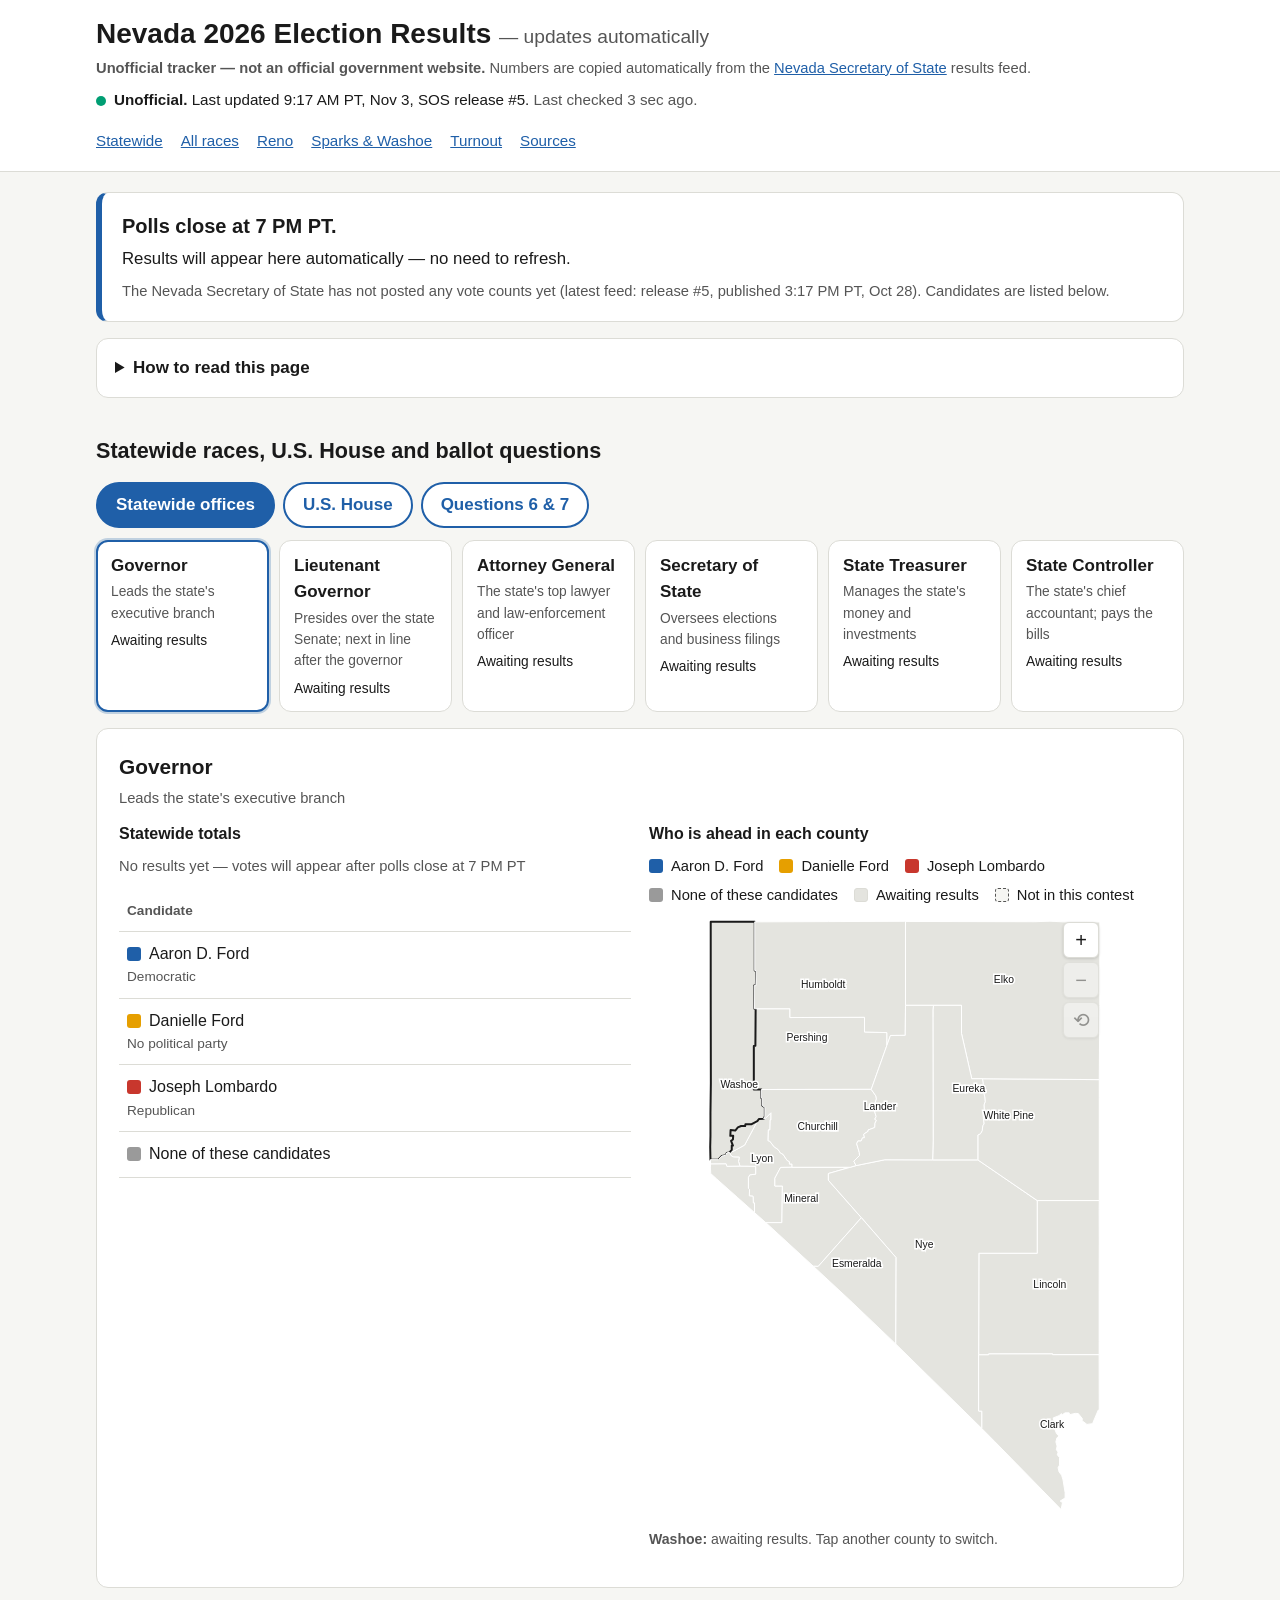
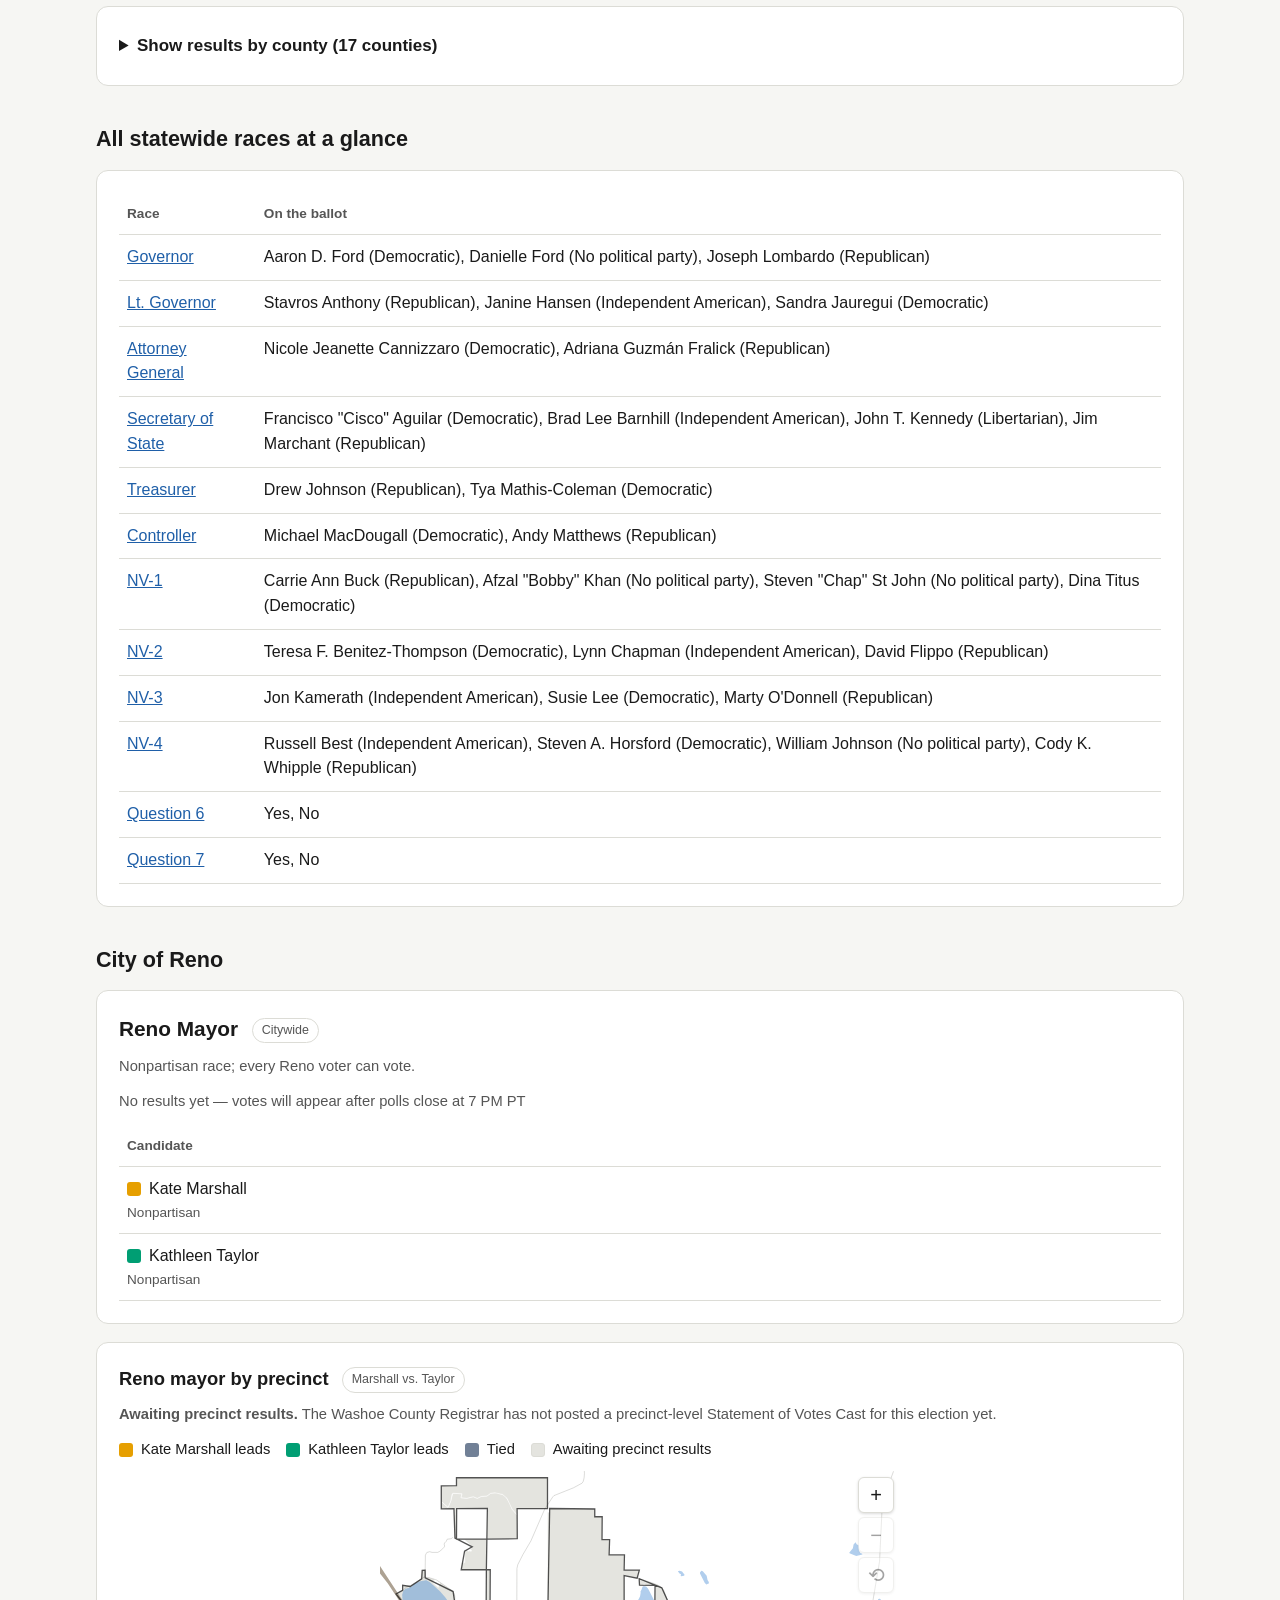
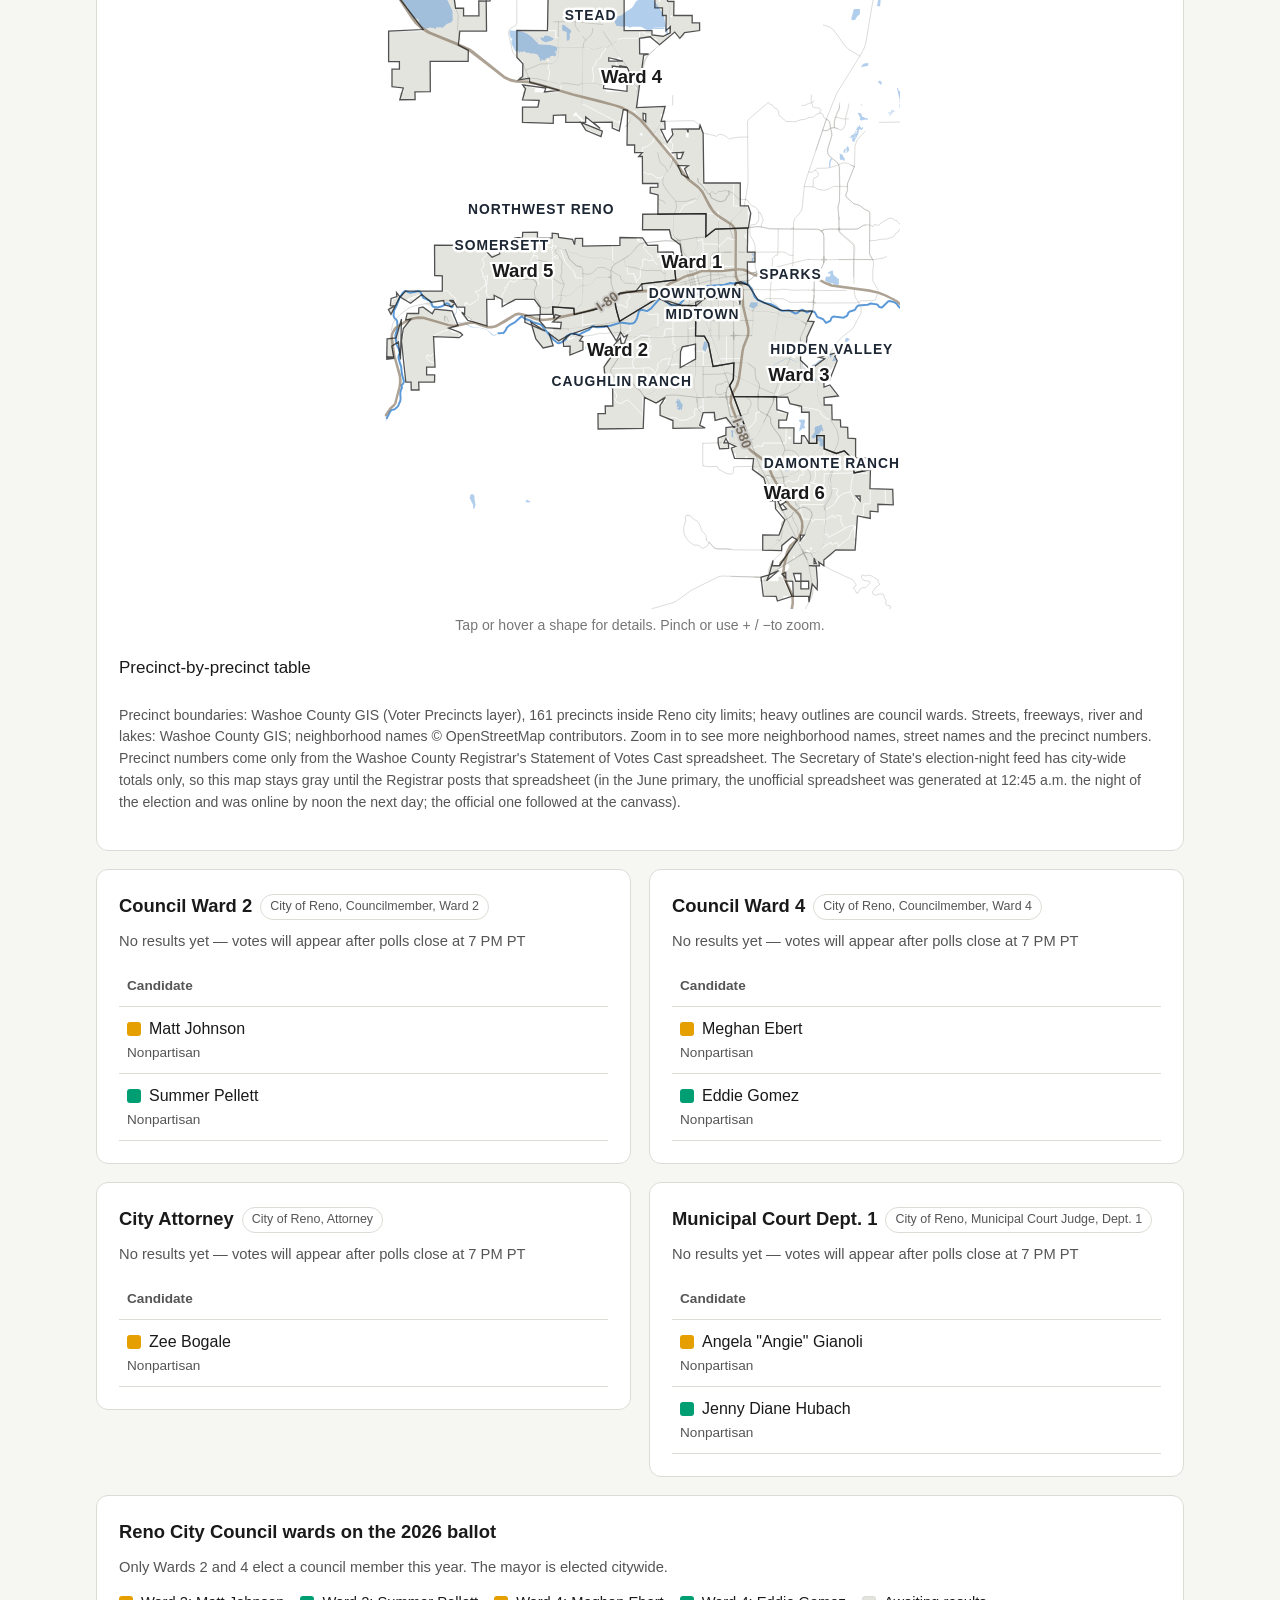
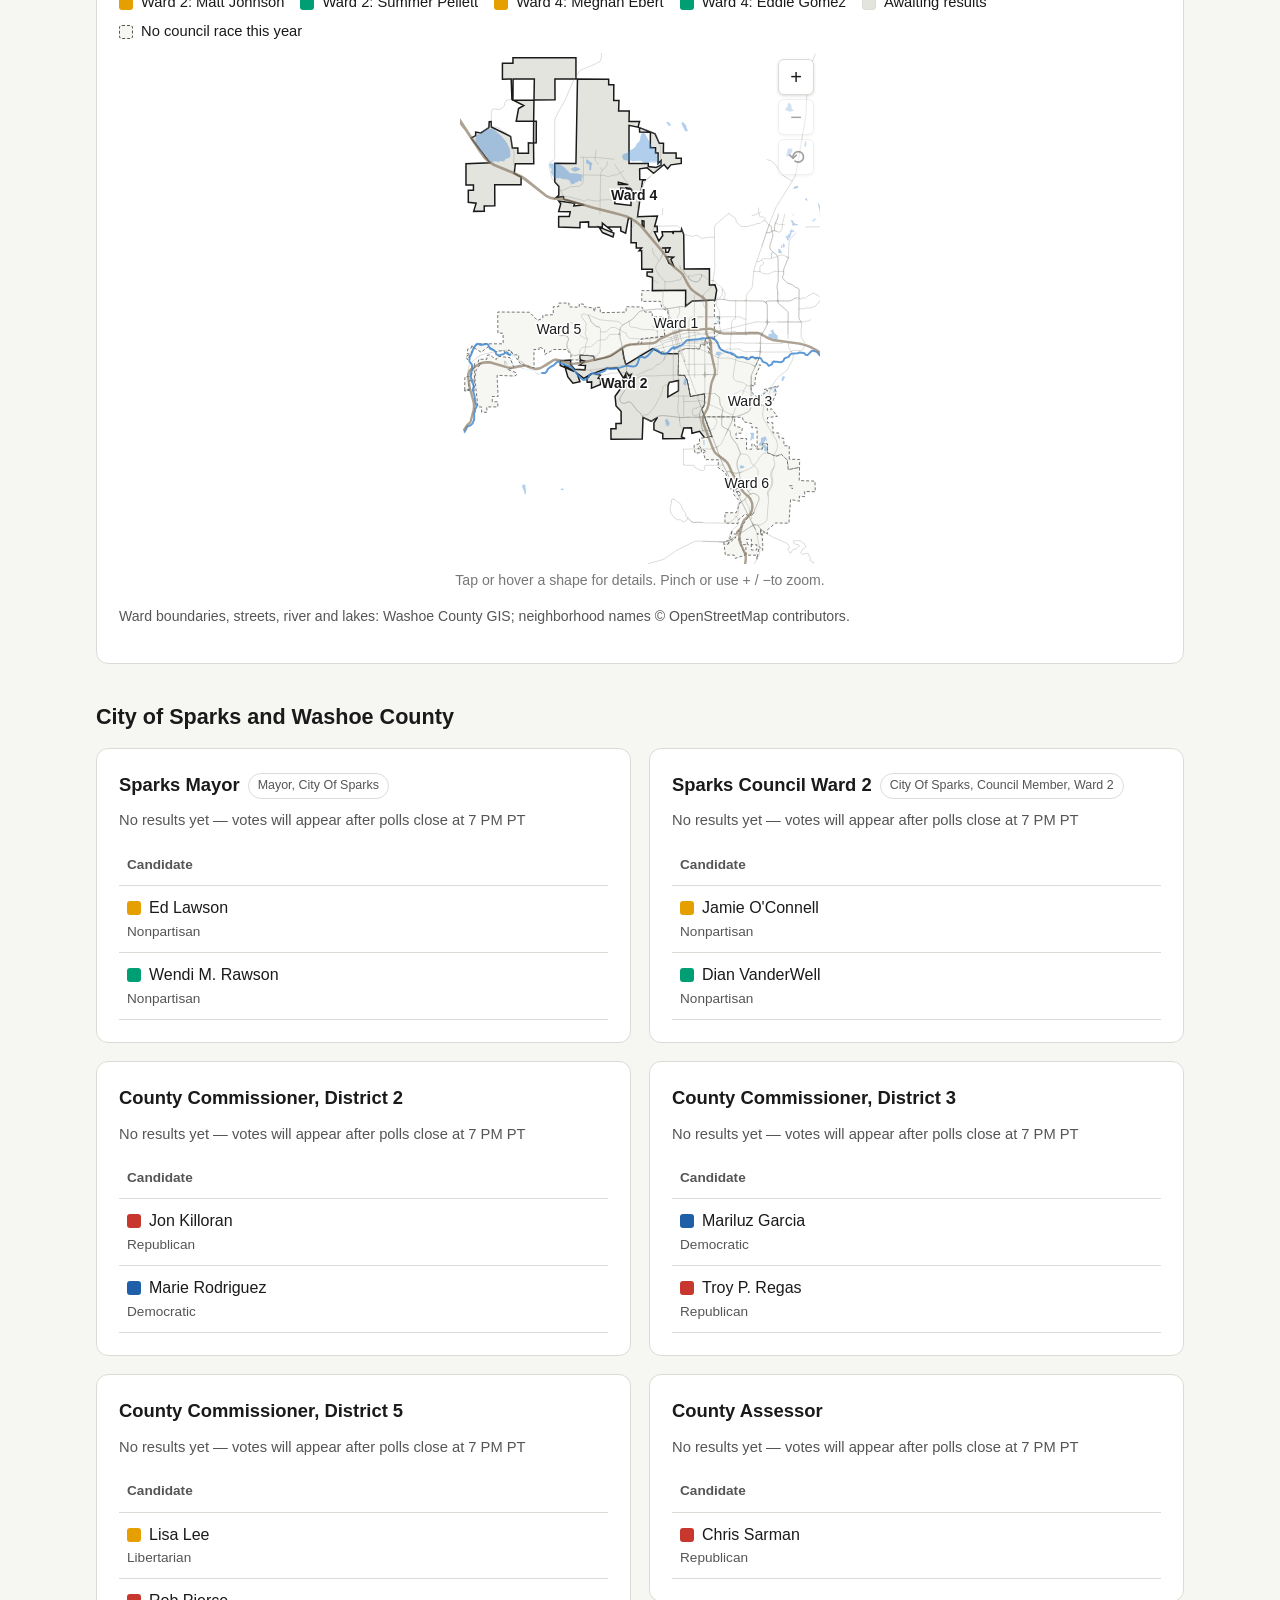
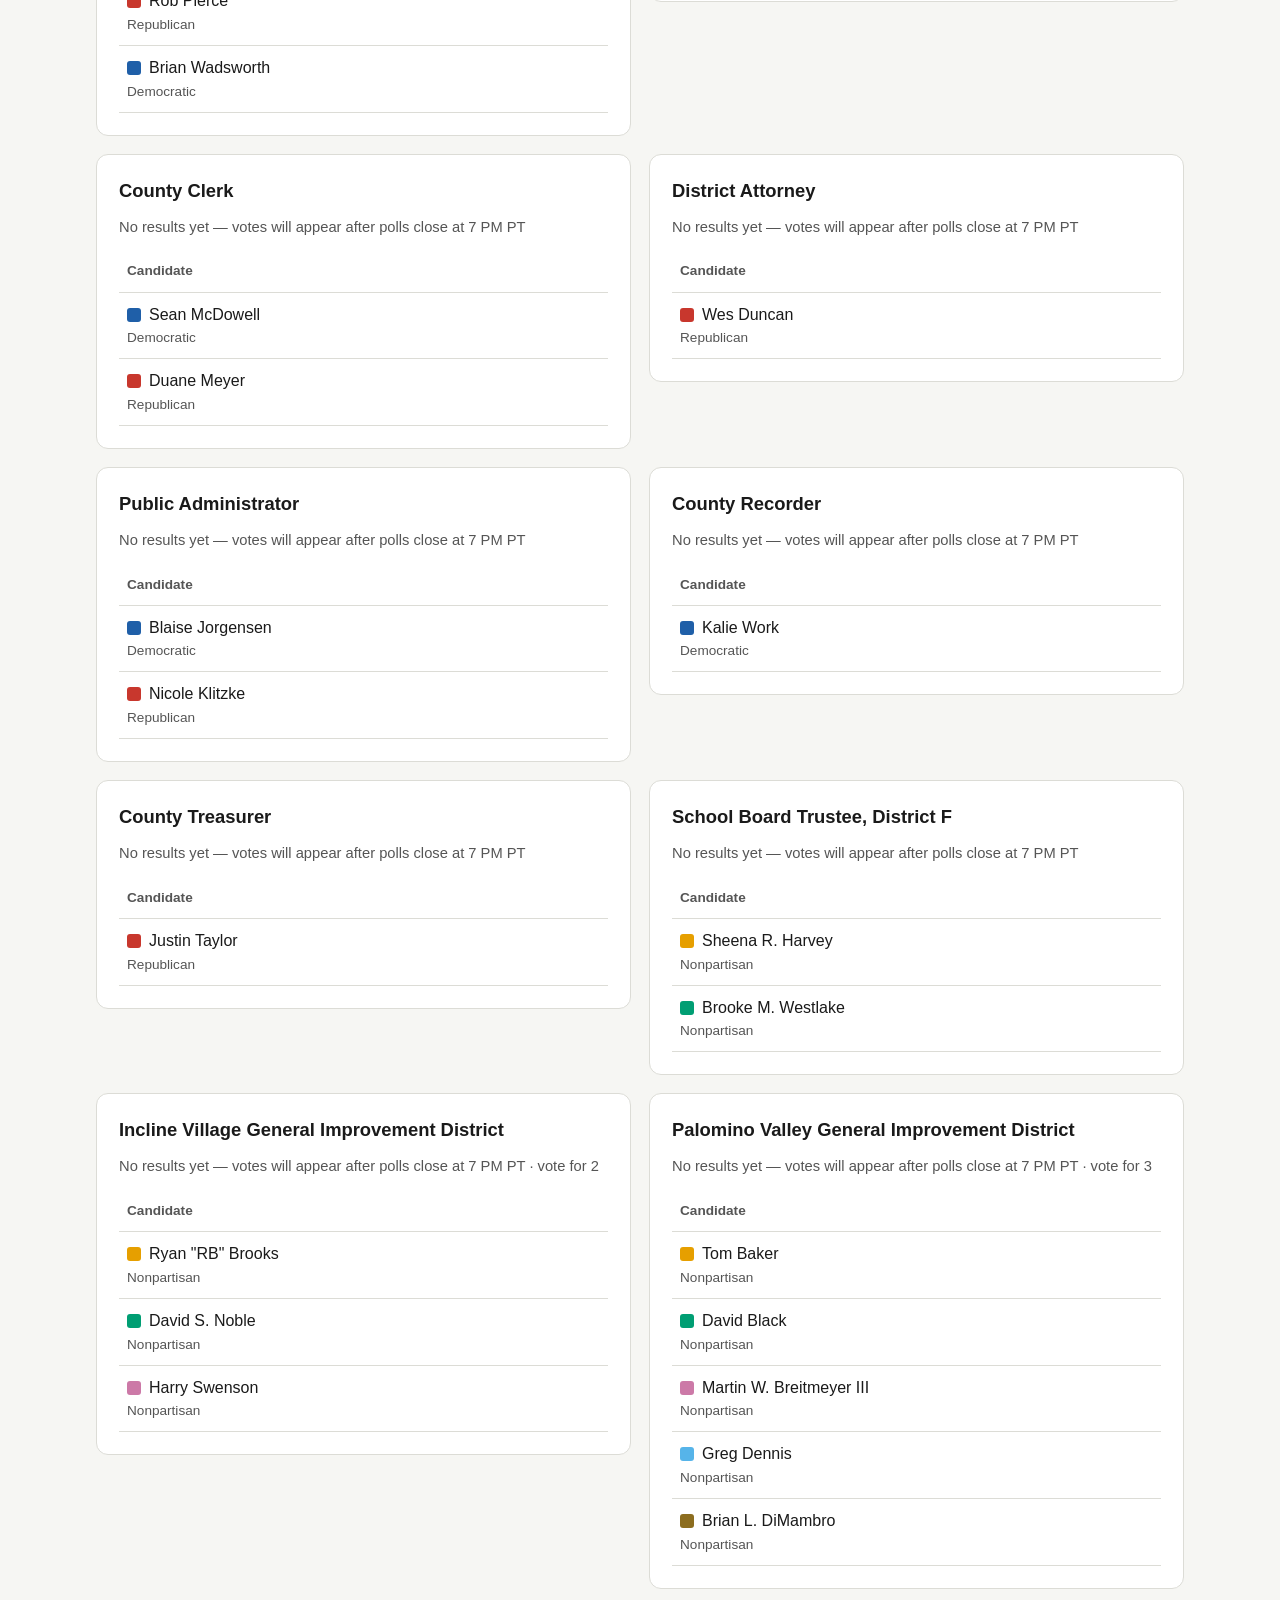
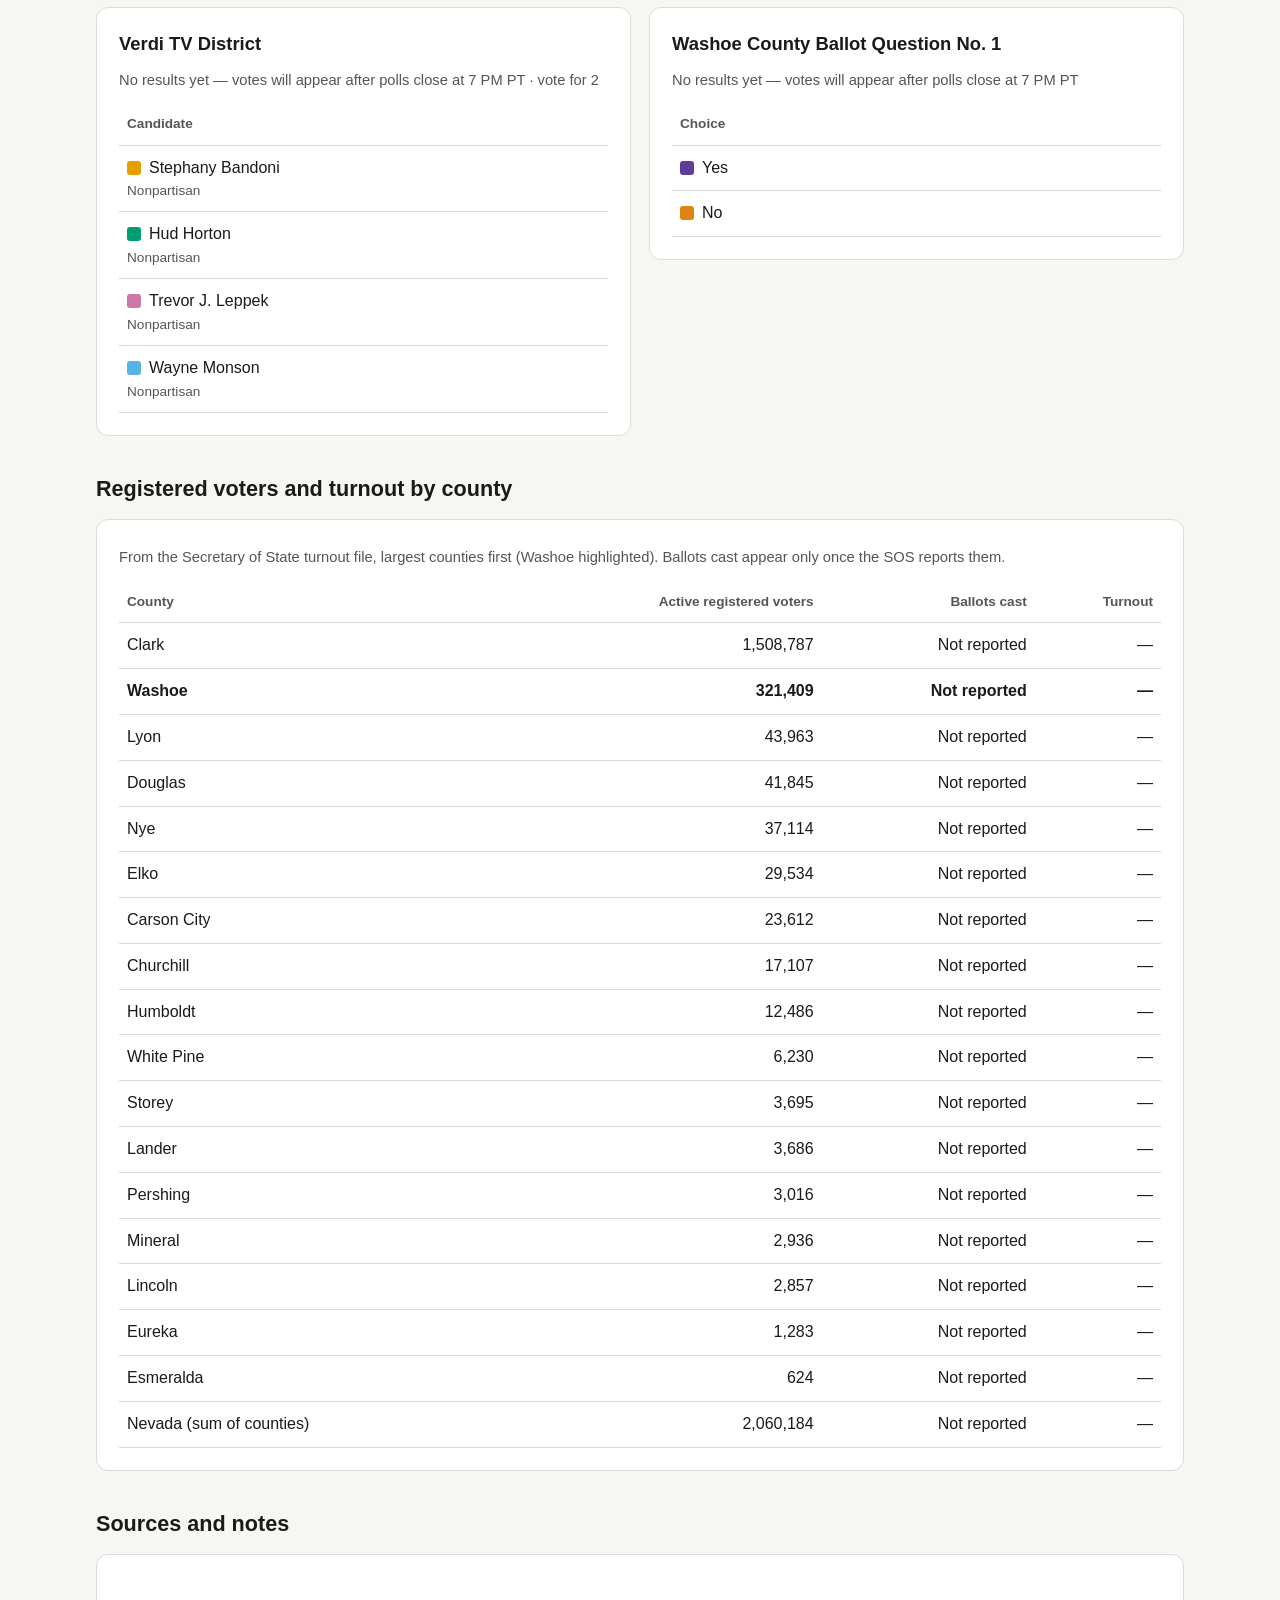
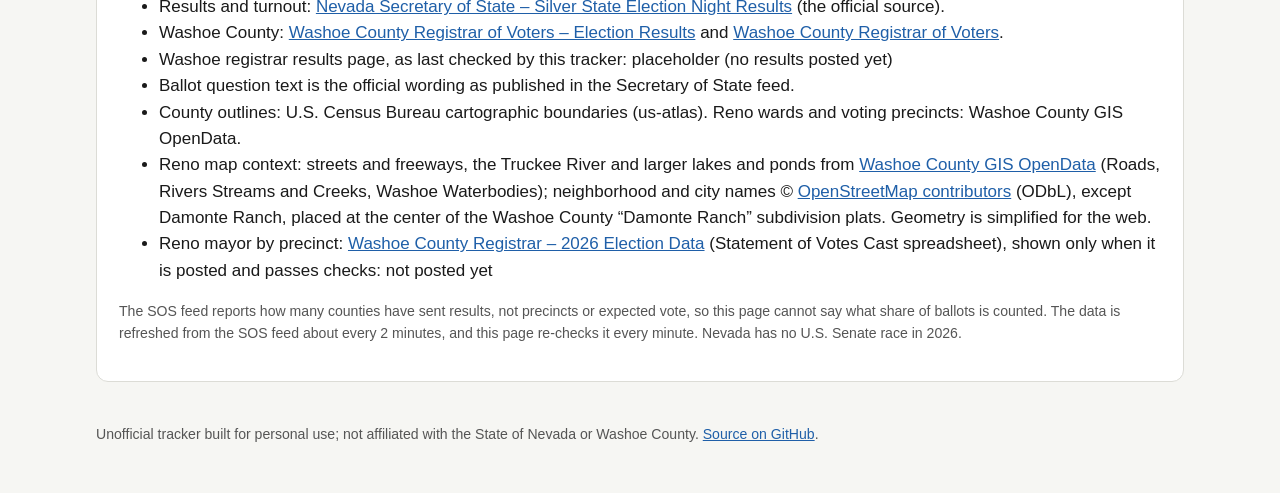
==== index.html @ b51bc122 "Reno maps: declutter — remove parks and creeks, keep only larger lakes, clearer neighborhood labels " ====
<!doctype html>
<html lang="en">
<head>
<meta charset="utf-8">
<meta name="viewport" content="width=device-width, initial-scale=1">
<title>Nevada 2026 Election Results — updates automatically (unofficial)</title>
<meta name="description" content="Unofficial, independent tracker of Nevada's Nov 3, 2026 general election results, mirrored from the Nevada Secretary of State results feed. Updates automatically. Not an official government site.">
<meta name="color-scheme" content="light dark">
<link rel="stylesheet" href="style.css?v=declutter1">
<link rel="icon" href="data:image/svg+xml,%3Csvg xmlns=%22http://www.w3.org/2000/svg%22 viewBox=%220 0 16 16%22%3E%3Crect width=%2216%22 height=%2216%22 rx=%223%22 fill=%22%231f5fa8%22/%3E%3C/svg%3E">
</head>
<body>
<a class="skip" href="#statewide">Skip to results</a>
<header class="top">
  <div class="wrap">
    <h1>Nevada 2026 Election Results <span class="h1sub">— updates automatically</span></h1>
    <p class="disclaimer"><strong>Unofficial tracker — not an official government website.</strong> Numbers are copied automatically from the
      <a href="https://silverstateelection.nv.gov/" rel="noopener">Nevada Secretary of State</a> results feed.</p>
    <p id="status" class="status" role="status" aria-live="polite">Loading results…</p>
    <nav class="toc" aria-label="Jump to section">
      <a href="#statewide">Statewide</a><a href="#glance">All races</a><a href="#reno">Reno</a><a href="#local">Sparks &amp; Washoe</a><a href="#turnout">Turnout</a><a href="#sources">Sources</a>
    </nav>
  </div>
</header>
<main class="wrap">
  <div id="banner" aria-live="polite"></div>

  <details class="howto">
    <summary>How to read this page</summary>
    <ul>
      <li><strong>Pick a race</strong> below. Statewide offices are first, then U.S. House, then Ballot Questions 6 and 7.</li>
      <li><strong>Bars and percentages</strong> show each choice's share of the votes counted so far. The leader is shown in bold.</li>
      <li><strong>The map</strong> colors each county by who is ahead there. A lighter shade means a closer margin; gray means no results yet. Tap or click a county for its numbers. To zoom any map, use its + / − buttons, pinch on a phone, or hold Ctrl (⌘ on a Mac) and scroll; drag to move around a zoomed map.</li>
      <li><strong>“Counties reporting”</strong> is how many counties have sent results to the Secretary of State. It does not mean all their ballots are counted — Nevada keeps counting mail ballots for days.</li>
      <li>This page checks for new numbers every minute on its own, so you never need to refresh. All times are Pacific Time (PT).</li>
      <li>Everything here is <strong>unofficial</strong> until counties finish their canvass (Washoe: Nov 13, 2026) and the state certifies results. This page never estimates or projects winners.</li>
    </ul>
  </details>

  <section id="statewide" aria-labelledby="h-statewide">
    <h2 id="h-statewide">Statewide races, U.S. House and ballot questions</h2>
    <div class="groups" id="groupTabs" role="group" aria-label="Race category"></div>
    <div class="racecards" id="raceTabs" role="group" aria-label="Choose a race"></div>
    <div class="card detail">
      <div id="raceHead"></div>
      <div class="grid2">
        <div id="raceTotals"></div>
        <div class="mapcard">
          <h4>Who is ahead in each county</h4>
          <div id="legend" class="legend" aria-label="Map legend"></div>
          <div id="map"></div>
          <p class="note" id="mapNote"></p>
        </div>
      </div>
    </div>
    <details class="card" id="countyDetails">
      <summary><span id="countyHead">Results by county</span></summary>
      <div class="scroll" id="countyTable" tabindex="0"></div>
    </details>
  </section>

  <section id="glance" aria-labelledby="h-glance">
    <h2 id="h-glance">All statewide races at a glance</h2>
    <div class="card scroll" id="glanceTable" tabindex="0"></div>
  </section>

  <section id="reno" aria-labelledby="h-reno">
    <h2 id="h-reno">City of Reno</h2>
    <div id="renoMayor" class="card feature"></div>
    <div class="card" id="precinctCard">
      <h3>Reno mayor by precinct <span class="pill">Marshall vs. Taylor</span></h3>
      <p class="meta" id="precinctStatus">Loading…</p>
      <div id="precinctLegend" class="legend" aria-label="Precinct map legend"></div>
      <div id="precinctMap"></div>
      <details id="precinctDetails"><summary>Precinct-by-precinct table</summary><div class="scroll" id="precinctTable" tabindex="0"></div></details>
      <p class="note">Precinct boundaries: Washoe County GIS (Voter Precincts layer), 161 precincts inside Reno city limits; heavy outlines are council wards. Streets, freeways, river and lakes: Washoe County GIS; neighborhood names © OpenStreetMap contributors. Zoom in to see more neighborhood names, street names and the precinct numbers. Precinct numbers come only from the Washoe County Registrar's Statement of Votes Cast spreadsheet. The Secretary of State's election-night feed has city-wide totals only, so this map stays gray until the Registrar posts that spreadsheet (in the June primary, the unofficial spreadsheet was generated at 12:45 a.m. the night of the election and was online by noon the next day; the official one followed at the canvass).</p>
    </div>
    <div class="grid2" id="renoOther"></div>
    <div class="card">
      <h3>Reno City Council wards on the 2026 ballot</h3>
      <p class="meta">Only Wards 2 and 4 elect a council member this year. The mayor is elected citywide.</p>
      <div id="wardLegend" class="legend" aria-label="Ward map legend"></div>
      <div id="wardMap"></div>
      <p class="note">Ward boundaries, streets, river and lakes: Washoe County GIS; neighborhood names © OpenStreetMap contributors.</p>
    </div>
  </section>

  <section id="local" aria-labelledby="h-local">
    <h2 id="h-local">City of Sparks and Washoe County</h2>
    <div class="grid2" id="localRaces"></div>
  </section>

  <section id="turnout" aria-labelledby="h-turnout">
    <h2 id="h-turnout">Registered voters and turnout by county</h2>
    <div class="card scroll" id="turnoutTable" tabindex="0"></div>
  </section>

  <section id="sources" aria-labelledby="h-sources">
    <h2 id="h-sources">Sources and notes</h2>
    <div class="card">
      <ul>
        <li>Results and turnout: <a href="https://silverstateelection.nv.gov/">Nevada Secretary of State – Silver State Election Night Results</a> (the official source).</li>
        <li>Washoe County: <a href="https://electionresults.washoecounty.gov/">Washoe County Registrar of Voters – Election Results</a> and <a href="https://www.washoecounty.gov/voters/">Washoe County Registrar of Voters</a>.</li>
        <li>Washoe registrar results page, as last checked by this tracker: <span id="washoeStatus">—</span></li>
        <li>Ballot question text is the official wording as published in the Secretary of State feed.</li>
        <li>County outlines: U.S. Census Bureau cartographic boundaries (us-atlas). Reno wards and voting precincts: Washoe County GIS OpenData.</li>
        <li>Reno map context: streets and freeways, the Truckee River and larger lakes and ponds from <a href="https://wcgisweb.washoecounty.us/arcgis/rest/services/OpenData/OpenData/FeatureServer">Washoe County GIS OpenData</a> (Roads, Rivers Streams and Creeks, Washoe Waterbodies); neighborhood and city names © <a href="https://www.openstreetmap.org/copyright">OpenStreetMap contributors</a> (ODbL), except Damonte Ranch, placed at the center of the Washoe County “Damonte Ranch” subdivision plats. Geometry is simplified for the web.</li>
        <li>Reno mayor by precinct: <a href="https://www.washoecounty.gov/voters/results/2026data.php">Washoe County Registrar – 2026 Election Data</a> (Statement of Votes Cast spreadsheet), shown only when it is posted and passes checks: <span id="precinctSrc">—</span></li>
      </ul>
      <p class="note">The SOS feed reports how many counties have sent results, not precincts or expected vote, so this page cannot say what share of ballots is counted.
        The data is refreshed from the SOS feed about every 2 minutes, and this page re-checks it every minute. Nevada has no U.S. Senate race in 2026.</p>
    </div>
  </section>
</main>
<footer class="wrap foot">Unofficial tracker built for personal use; not affiliated with the State of Nevada or Washoe County. <a href="https://github.com/danieltheprompter/nv-election-2026">Source on GitHub</a>.</footer>
<script src="zoom.js?v=declutter1"></script>
<script src="app.js?v=declutter1"></script>
</body>
</html>
---- style.css ----
/* Mobile-first. Colors: Okabe-Ito / PuOr based, chosen to stay distinguishable with common color-vision deficiencies. */
:root{--road:#8b8b86;--fw:#8a7b66;--water:#3d86d1;--nb:#1d2633;--halo:#fff;--bg:#f6f6f3;--card:#fff;--ink:#1a1a1a;--mut:#555;--line:#dcdcd6;--acc:#1f5fa8;--acc-ink:#fff;--nores:#e4e4df;--focus:#b35c00;--warn:#8a5a00}
@media (prefers-color-scheme:dark){:root{--road:#8e8e96;--fw:#b0a38c;--water:#5ea6ee;--nb:#f4f6fa;--halo:#121214;--bg:#121214;--card:#1d1d20;--ink:#f0f0f0;--mut:#b8b8b8;--line:#3a3a40;--acc:#8ab8f0;--acc-ink:#0b1a2b;--nores:#34343a;--focus:#ffb454;--warn:#f0c060}}
*{box-sizing:border-box}
html{-webkit-text-size-adjust:100%}
body{margin:0;font:17px/1.55 -apple-system,BlinkMacSystemFont,"Segoe UI",Roboto,Helvetica,Arial,sans-serif;background:var(--bg);color:var(--ink)}
a{color:var(--acc)}
:focus-visible{outline:3px solid var(--focus);outline-offset:2px}
.skip{position:absolute;left:-999px;top:0;background:var(--card);padding:8px 12px;z-index:10}
.skip:focus{left:8px}
.wrap{max-width:1120px;margin:0 auto;padding:0 16px}
.top{background:var(--card);border-bottom:1px solid var(--line);padding:16px 0 8px}
h1{font-size:1.5rem;line-height:1.25;margin:0 0 6px}
.h1sub{font-weight:500;color:var(--mut);font-size:1.05rem;display:block}
h2{font-size:1.35rem;margin:36px 0 14px}
h3{font-size:1.15rem;margin:0 0 10px}
h4{font-size:1rem;margin:0 0 8px}
.disclaimer{margin:0 0 8px;font-size:.92rem;color:var(--mut)}
.status{margin:0 0 8px;font-size:.95rem}
.status .dot{display:inline-block;width:10px;height:10px;border-radius:50%;background:#888;margin-right:8px;vertical-align:middle}
.status.ok .dot{background:#009e73}.status.err .dot{background:#e69f00}
.status .ago{color:var(--mut);white-space:nowrap}
.toc{display:flex;gap:6px 18px;overflow-x:auto;font-size:.95rem;padding:4px 0;white-space:nowrap}
.toc a{padding:6px 0}
.banner{border-radius:12px;padding:18px 20px;margin:20px 0 0;border:1px solid var(--line);background:var(--card);font-size:1.05rem}
.banner .big{display:block;font-size:1.25rem;font-weight:700;margin-bottom:4px}
.banner.pre{border-left:6px solid var(--acc)}
.banner.live{border-left:6px solid #e69f00}
.progress{height:10px;background:var(--nores);border-radius:5px;overflow:hidden;margin:10px 0 4px;max-width:420px}
.progress>i{display:block;height:100%;background:var(--acc)}
.howto{margin:16px 0 0;background:var(--card);border:1px solid var(--line);border-radius:12px;padding:12px 18px}
.howto summary,details.card summary{cursor:pointer;font-weight:600;padding:4px 0}
.howto ul{margin:8px 0 4px;padding-left:20px}.howto li{margin:6px 0}
.card{background:var(--card);border:1px solid var(--line);border-radius:12px;padding:18px;margin:0 0 18px}
.grid2{display:grid;grid-template-columns:1fr;gap:18px;align-items:start}
.grid2>.card{margin:0}
#renoOther,#localRaces{margin-bottom:18px}
.groups{display:flex;flex-wrap:wrap;gap:8px;margin:0 0 12px}
.groups button{font:inherit;font-weight:600;border:2px solid var(--acc);background:var(--card);color:var(--acc);border-radius:999px;padding:8px 18px;min-height:44px;cursor:pointer}
.groups button[aria-pressed=true]{background:var(--acc);color:var(--acc-ink)}
.racecards{display:grid;grid-template-columns:repeat(auto-fill,minmax(160px,1fr));gap:10px;margin:0 0 16px}
.racecards button{font:inherit;text-align:left;border:1px solid var(--line);background:var(--card);color:var(--ink);border-radius:12px;padding:12px 14px;cursor:pointer;min-height:44px}
.racecards button[aria-pressed=true]{border:2px solid var(--acc);padding:11px 13px;box-shadow:0 0 0 2px color-mix(in srgb,var(--acc) 25%,transparent)}
.racecards .t{display:block;font-weight:700}
.racecards .d{display:block;font-size:.86rem;color:var(--mut);margin-top:2px}
.racecards .s{display:block;font-size:.86rem;margin-top:6px}
.detail h3{font-size:1.3rem;margin-bottom:4px}
table{border-collapse:collapse;width:100%;font-size:1rem}
th,td{text-align:left;padding:10px 8px;border-bottom:1px solid var(--line);vertical-align:top}
th{font-weight:600;color:var(--mut);font-size:.85rem}
td.num,th.num{text-align:right;font-variant-numeric:tabular-nums;white-space:nowrap}
tr.lead td{font-weight:700}
.party{display:block;font-size:.85rem;color:var(--mut);font-weight:400}
.scroll{overflow-x:auto}
.sw{display:inline-block;width:14px;height:14px;border-radius:3px;margin-right:8px;vertical-align:-2px;flex:none}
.bar{height:10px;background:var(--nores);border-radius:5px;margin-top:6px;overflow:hidden}
.bar>i{display:block;height:100%}
.meta{font-size:.92rem;color:var(--mut);margin:4px 0 12px}
.q{font-size:.95rem;color:var(--mut);margin:0 0 12px}
.q summary{cursor:pointer;color:var(--acc)}
.note{font-size:.88rem;color:var(--mut)}
.legend{display:flex;flex-wrap:wrap;gap:6px 16px;font-size:.92rem;margin-bottom:10px}
.legend>span{display:inline-flex;align-items:center}
#map svg,#wardMap svg,#precinctMap svg{width:100%;height:auto;display:block;margin:0 auto}
.zwrap{position:relative;max-width:400px;margin:0 auto;border-radius:8px;overflow:hidden;touch-action:pan-x pan-y;outline-offset:2px}
.zwrap-wardMap{max-width:360px}.zwrap-precinctMap{max-width:520px}
.zwrap.zoomed{touch-action:none;cursor:grab;box-shadow:inset 0 0 0 1px var(--line)}
.zwrap.dragging{cursor:grabbing}
.zwrap.dragging path{cursor:grabbing}
.zwrap path{vector-effect:non-scaling-stroke}
.zwrap:focus-visible{outline:3px solid var(--acc)}
.zctl{position:absolute;top:6px;right:6px;display:flex;flex-direction:column;gap:4px;z-index:2}
.zctl button{width:36px;height:36px;padding:0;font-size:20px;line-height:1;border-radius:6px;border:1px solid var(--line);background:var(--card);color:var(--ink);cursor:pointer;box-shadow:0 1px 3px rgba(0,0,0,.15)}
.zctl button:disabled{opacity:.4;cursor:default}
.zctl button:focus-visible{outline:3px solid var(--acc);outline-offset:1px}
.zhint{position:absolute;left:50%;top:50%;transform:translate(-50%,-50%);background:rgba(20,20,20,.78);color:#fff;padding:8px 12px;border-radius:6px;font-size:.9rem;pointer-events:none;opacity:0;transition:opacity .2s;white-space:nowrap;z-index:3}
.zhint.on{opacity:1}
.zinfo{text-align:center;min-height:1.3em;margin:6px 0 0}
.zinfo:empty::before{content:"Tap or hover a shape for details. Pinch or use + / \2212 to zoom.";opacity:.8}
#precinctMap path.pc:hover{stroke:var(--ink);stroke-width:1.2}
#precinctDetails{margin-top:10px}#precinctDetails summary{cursor:pointer;min-height:44px;display:flex;align-items:center}
#map path{cursor:pointer}
#map path:hover,#map path.sel{stroke:var(--ink);stroke-width:2}
.maplabel{font-size:8px;fill:var(--ink);pointer-events:none;paint-order:stroke;stroke:var(--card);stroke-width:2.5px}
.feature h3{font-size:1.3rem}
.pill{display:inline-block;font-size:.78rem;padding:2px 9px;border-radius:999px;border:1px solid var(--line);color:var(--mut);margin-left:8px;vertical-align:middle;font-weight:500}
.foot{font-size:.88rem;color:var(--mut);padding:24px 16px 48px}
@media (min-width:761px){
  .top{position:sticky;top:0;z-index:5}
  section{scroll-margin-top:170px}
  h1{font-size:1.75rem}.h1sub{display:inline;font-size:1.2rem}
  .grid2{grid-template-columns:1fr 1fr}
  .card{padding:22px}
}
@media (prefers-reduced-motion:no-preference){.bar>i,.progress>i{transition:width .4s}}
.sr{position:absolute;width:1px;height:1px;overflow:hidden;clip:rect(0 0 0 0)}
.racecards button{display:flex;flex-direction:column;justify-content:flex-start}

/* map context layers (roads, water, place names) */
.ctx path{vector-effect:non-scaling-stroke;stroke-linejoin:round;stroke-linecap:round}
.ctx .cwater{fill:var(--water);fill-opacity:.4;stroke:none}
.ctx .criver{stroke:var(--water);stroke-opacity:.8;stroke-width:2px}
.ctx .cart{stroke:var(--road);stroke-opacity:.38;stroke-width:.8px}
.ctx .cfw{stroke:var(--fw);stroke-opacity:.7;stroke-width:2.2px}
.ctxl{pointer-events:none;paint-order:stroke;stroke:var(--card);stroke-width:2.2px;stroke-linejoin:round;stroke-opacity:.85}
.ctxl.plab{fill:var(--nb);font-weight:700;letter-spacing:.07em;text-transform:uppercase;stroke:var(--halo);stroke-width:3px;stroke-opacity:.95}
.ctxl.rlab{fill:var(--mut);font-weight:500;fill-opacity:.9}
.ctxl.rlab.fw{fill:var(--fw);font-weight:700;filter:brightness(.8)}
.ctxl.pnum{fill:var(--ink);fill-opacity:.75;font-variant-numeric:tabular-nums;stroke-width:1.8px;stroke-opacity:.7}
@media (prefers-color-scheme:dark){.ctxl.rlab.fw{filter:none}}
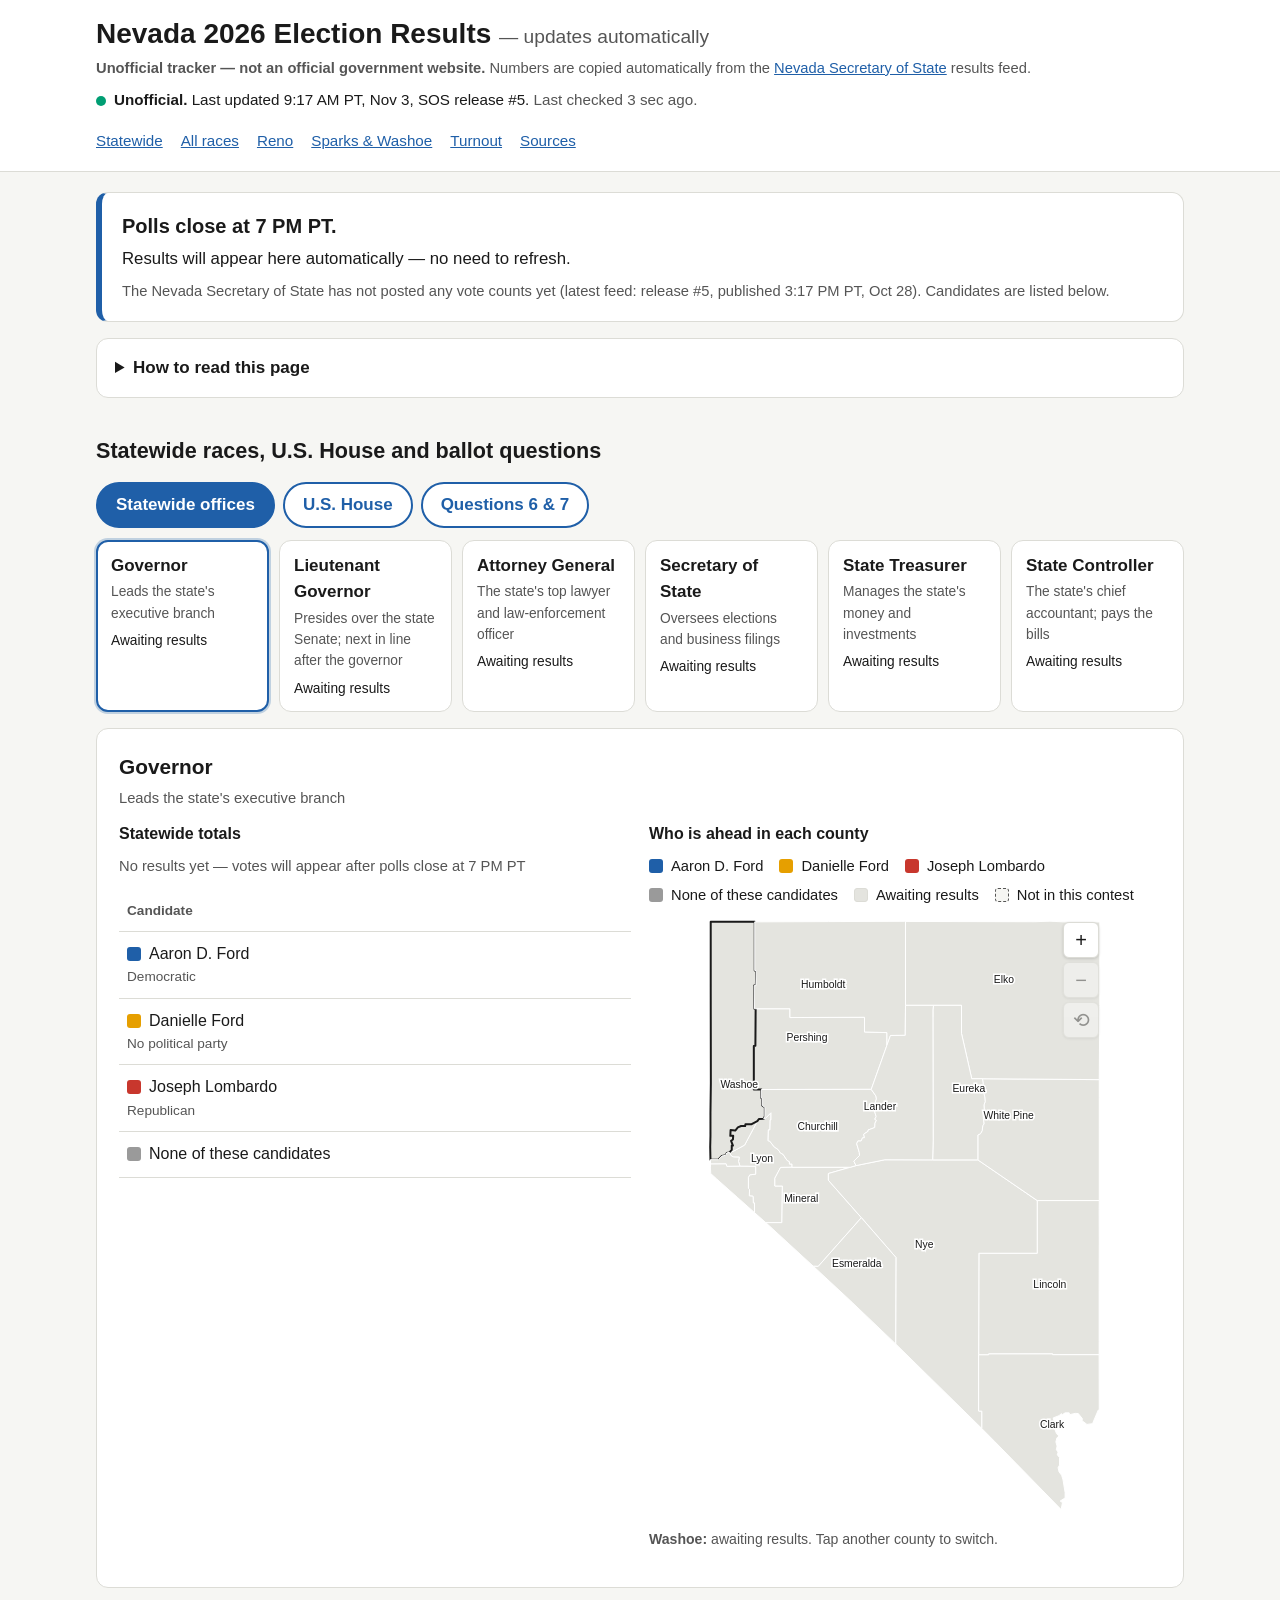
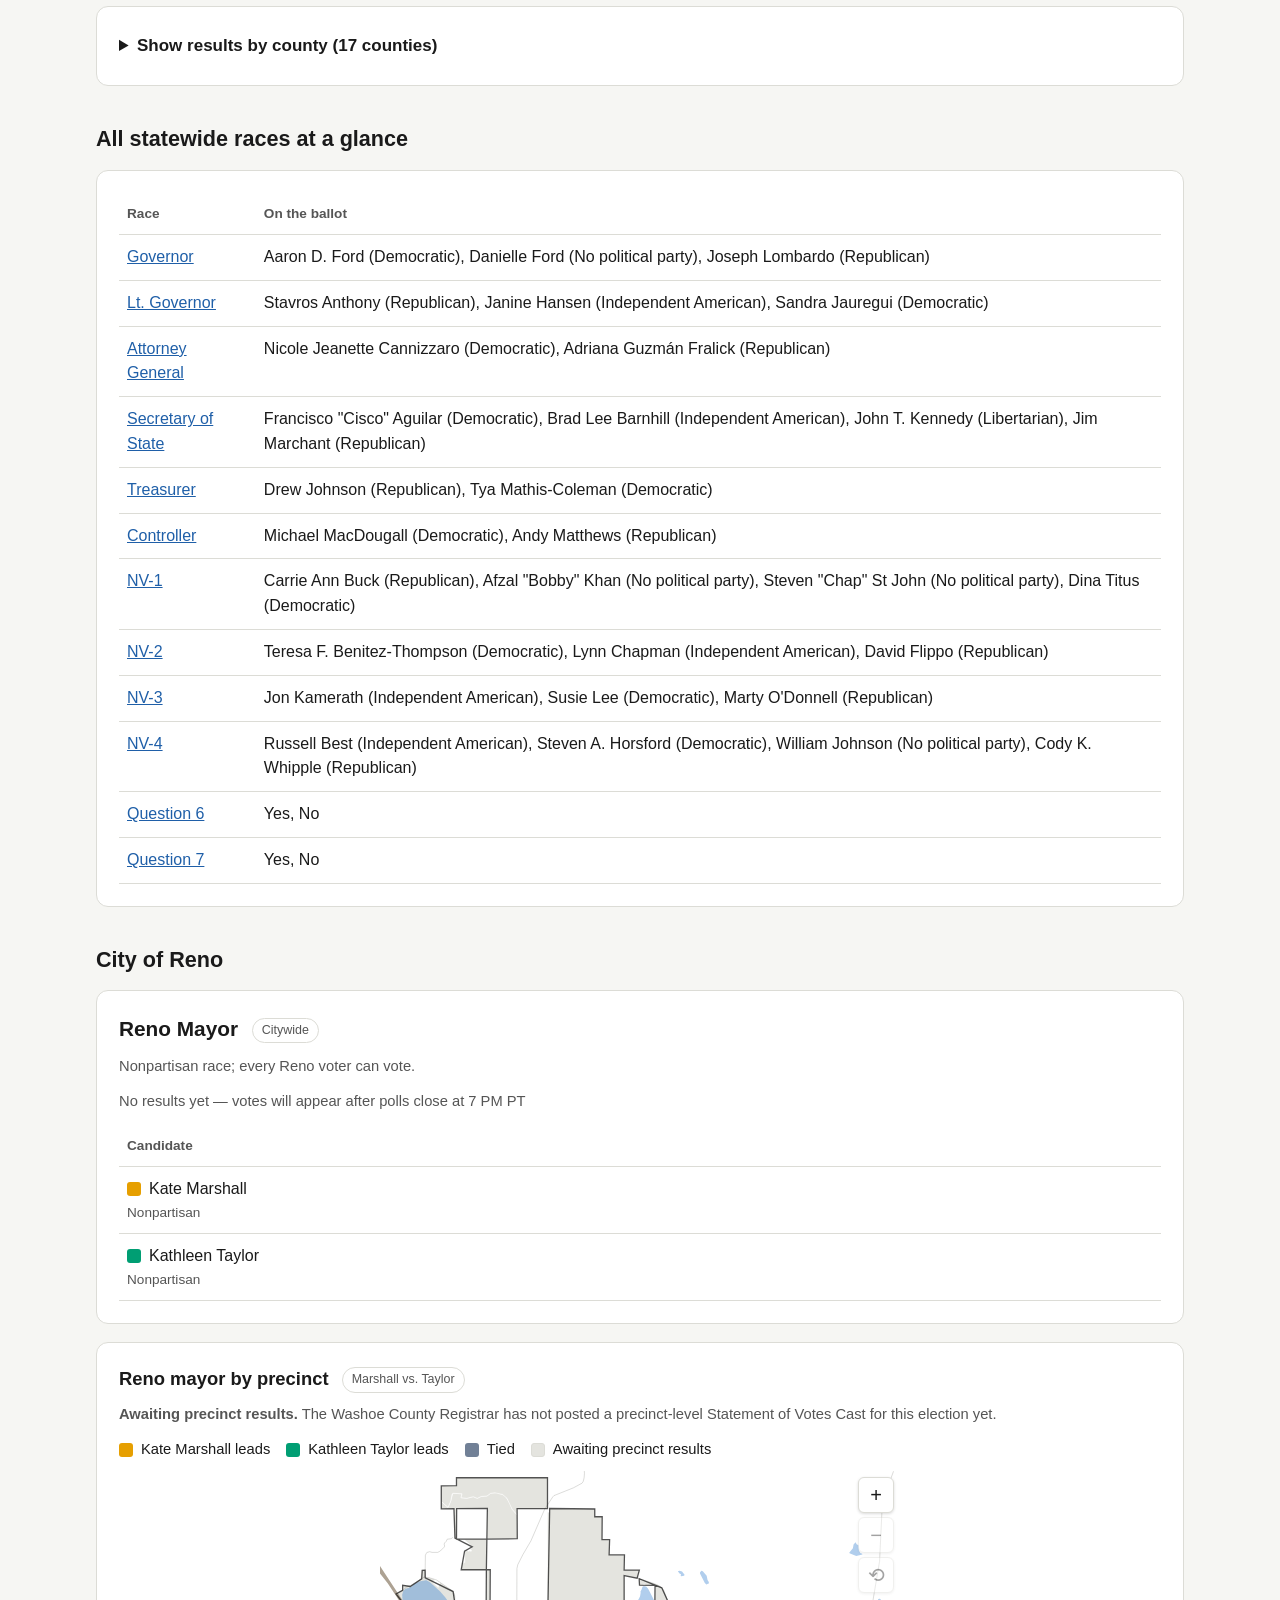
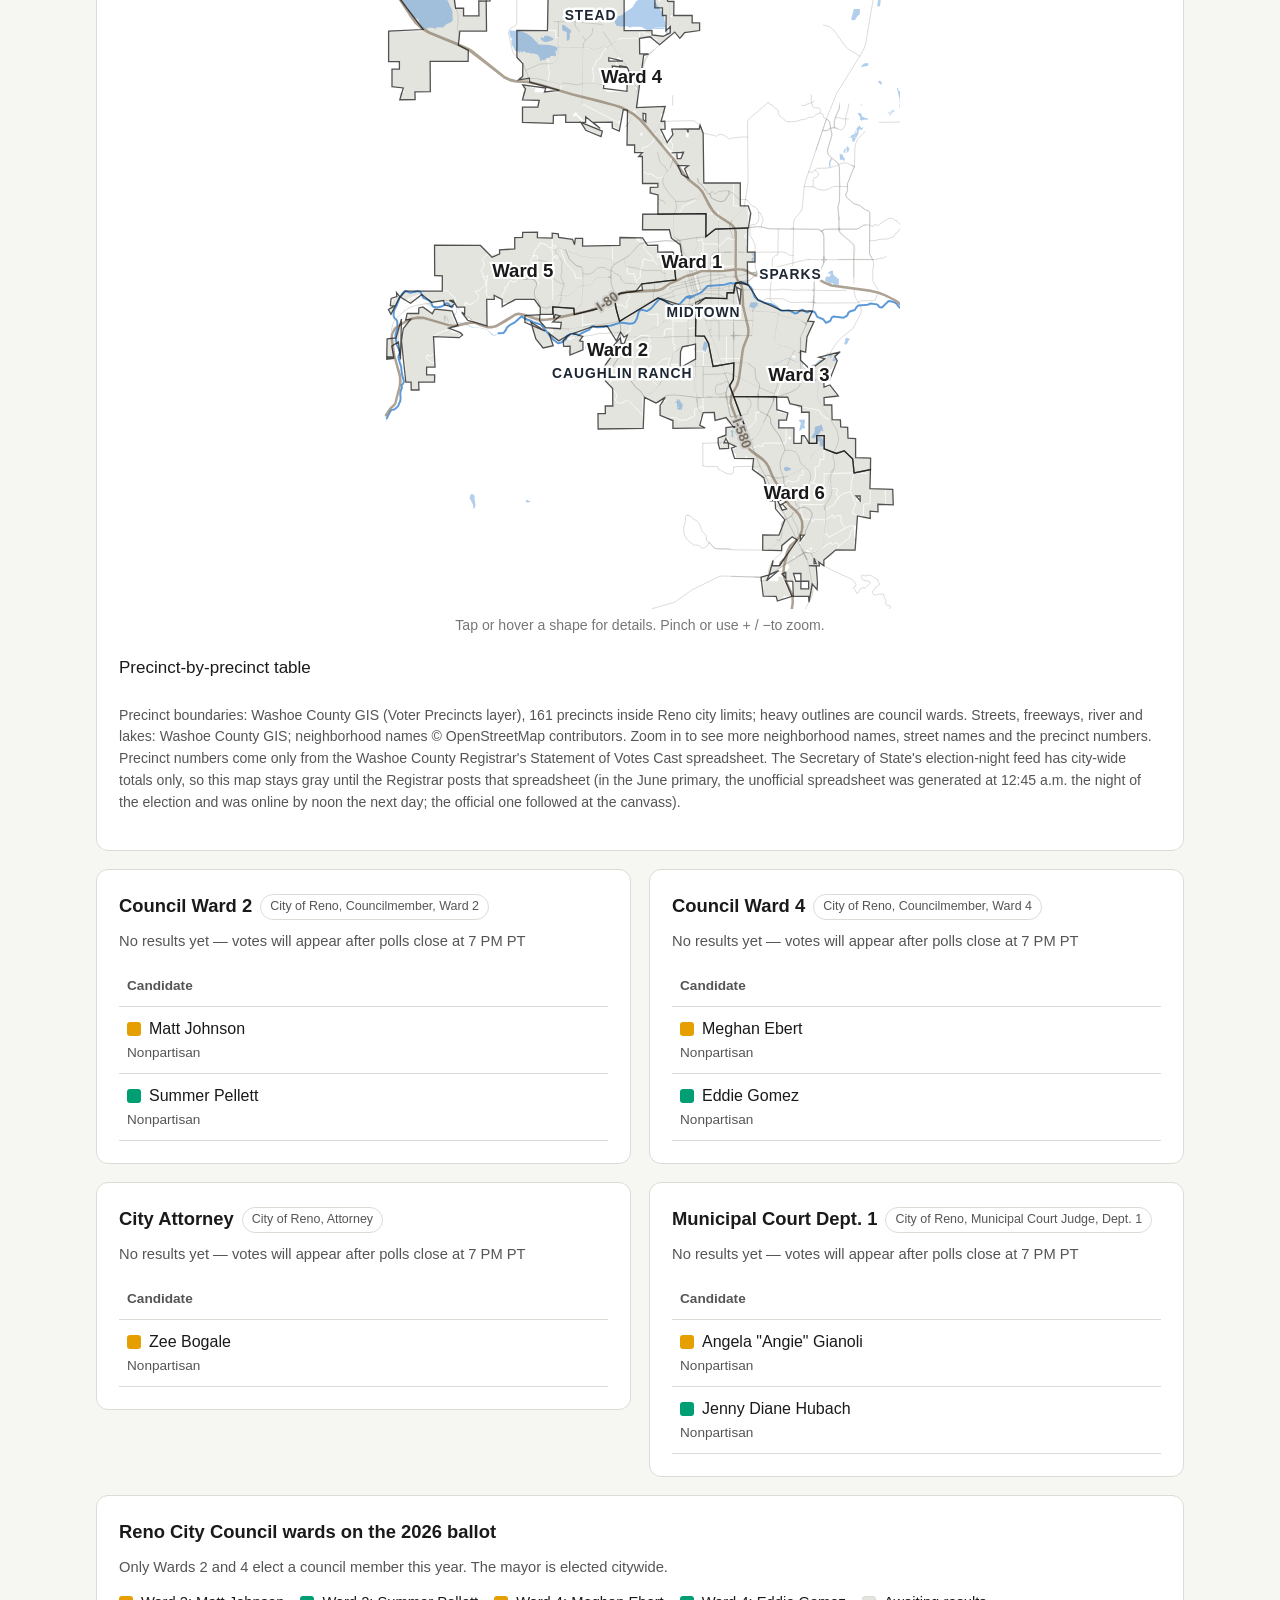
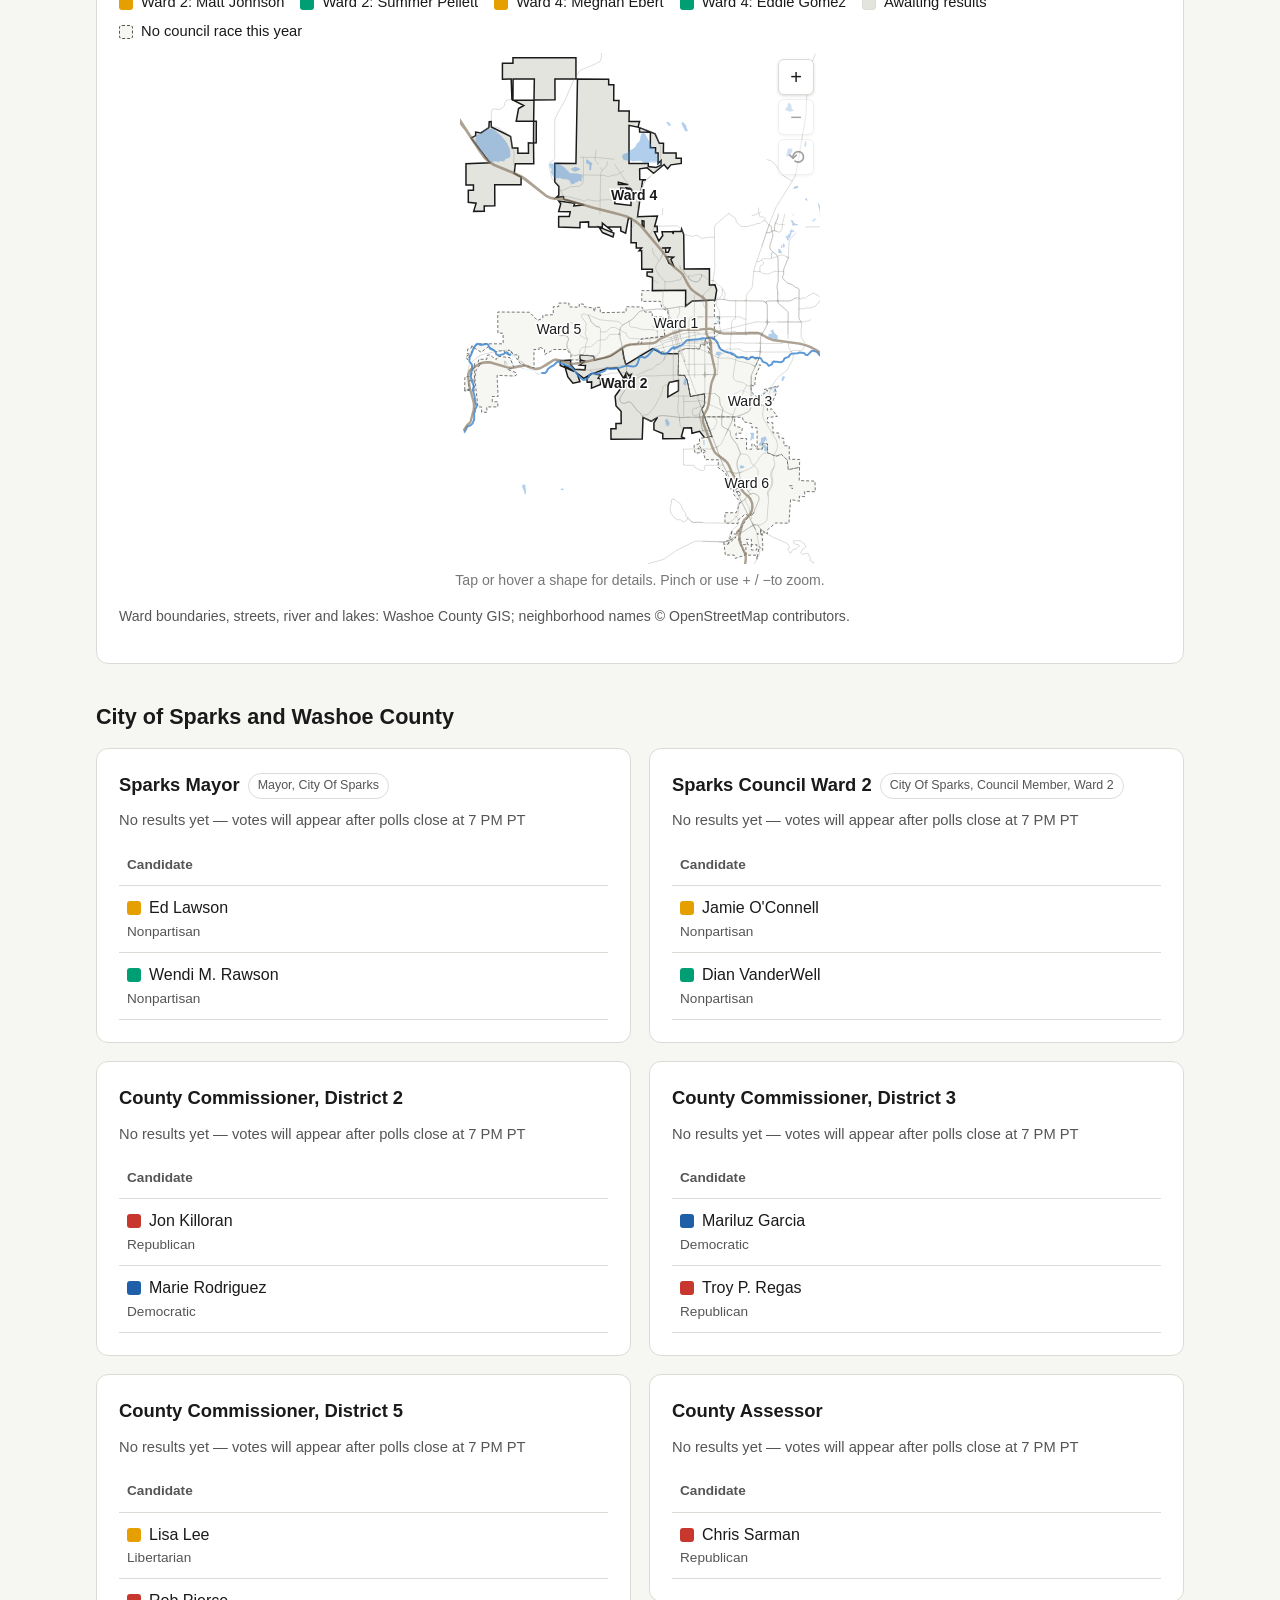
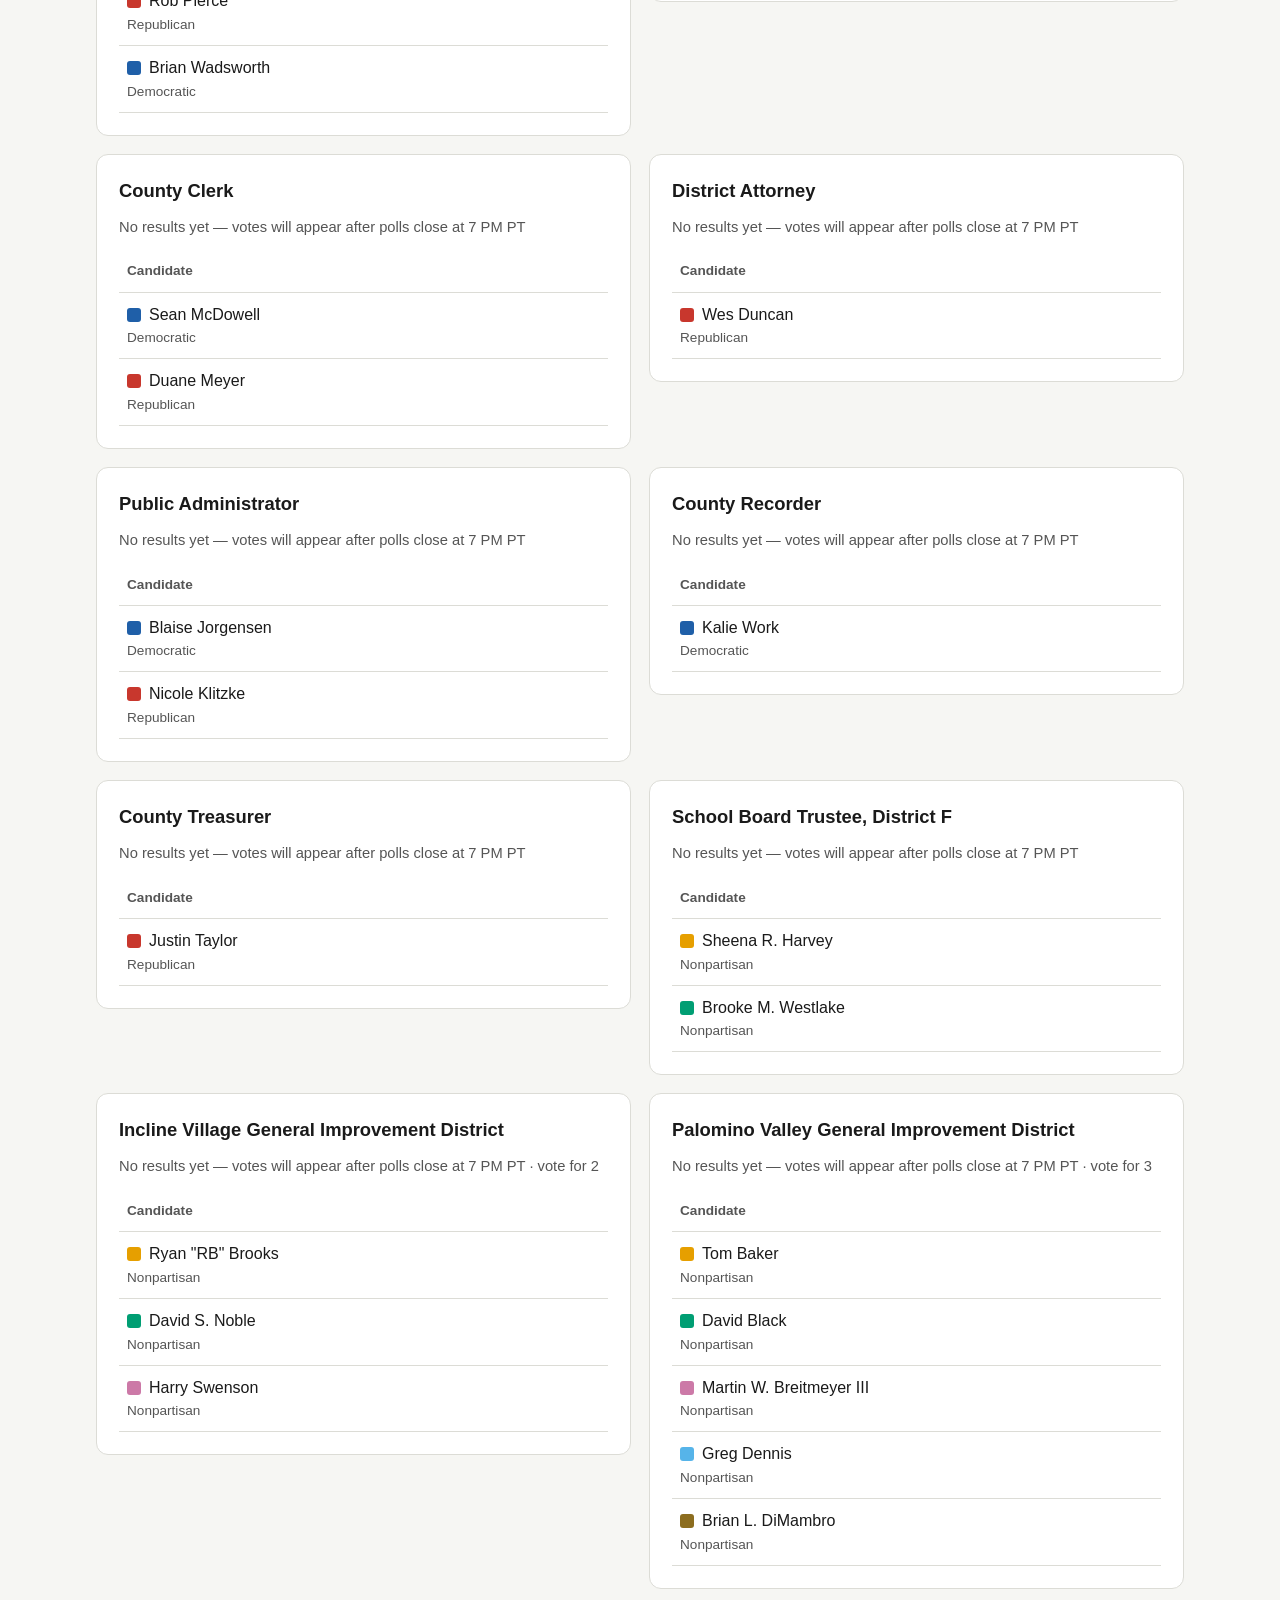
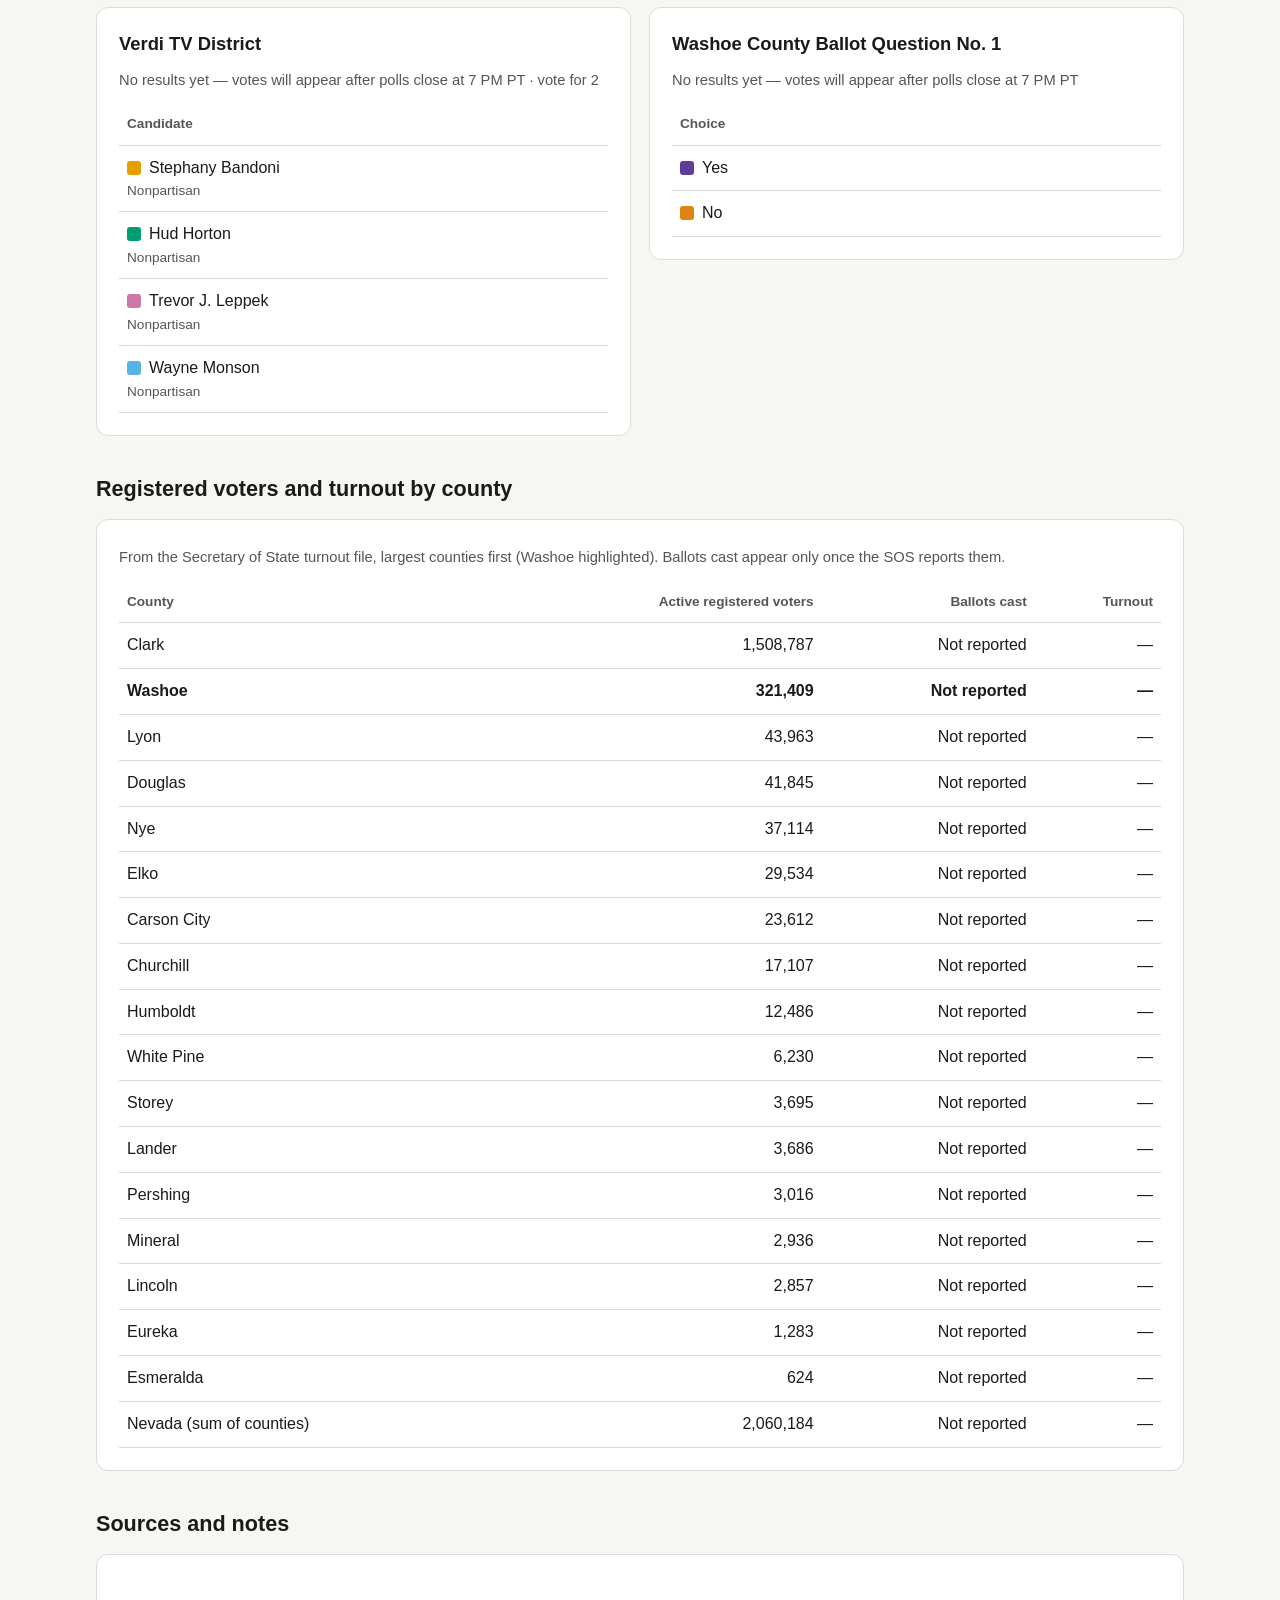
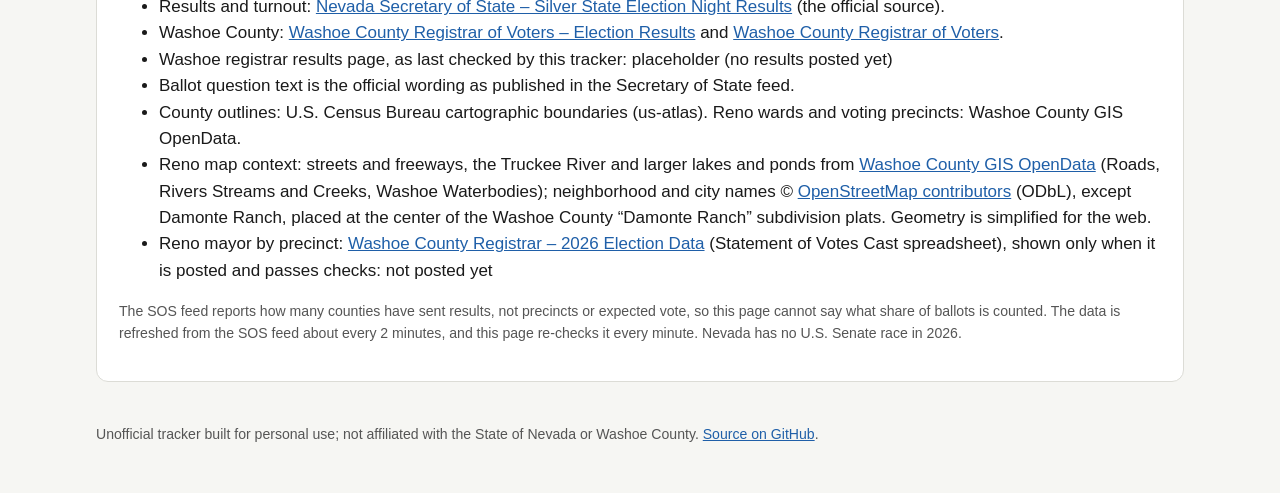
==== commit 5ea44963: "Neighborhood labels: re-anchor to authoritative areas (Washoe plats, TIGER CDP/AIANNH, Sparks bounda" ====
--- a/index.html
+++ b/index.html
@@ -6,7 +6,7 @@
 <title>Nevada 2026 Election Results — updates automatically (unofficial)</title>
 <meta name="description" content="Unofficial, independent tracker of Nevada's Nov 3, 2026 general election results, mirrored from the Nevada Secretary of State results feed. Updates automatically. Not an official government site.">
 <meta name="color-scheme" content="light dark">
-<link rel="stylesheet" href="style.css?v=declutter1">
+<link rel="stylesheet" href="style.css?v=labelfix1">
 <link rel="icon" href="data:image/svg+xml,%3Csvg xmlns=%22http://www.w3.org/2000/svg%22 viewBox=%220 0 16 16%22%3E%3Crect width=%2216%22 height=%2216%22 rx=%223%22 fill=%22%231f5fa8%22/%3E%3C/svg%3E">
 </head>
 <body>
@@ -113,7 +113,7 @@
   </section>
 </main>
 <footer class="wrap foot">Unofficial tracker built for personal use; not affiliated with the State of Nevada or Washoe County. <a href="https://github.com/danieltheprompter/nv-election-2026">Source on GitHub</a>.</footer>
-<script src="zoom.js?v=declutter1"></script>
-<script src="app.js?v=declutter1"></script>
+<script src="zoom.js?v=labelfix1"></script>
+<script src="app.js?v=labelfix1"></script>
 </body>
 </html>
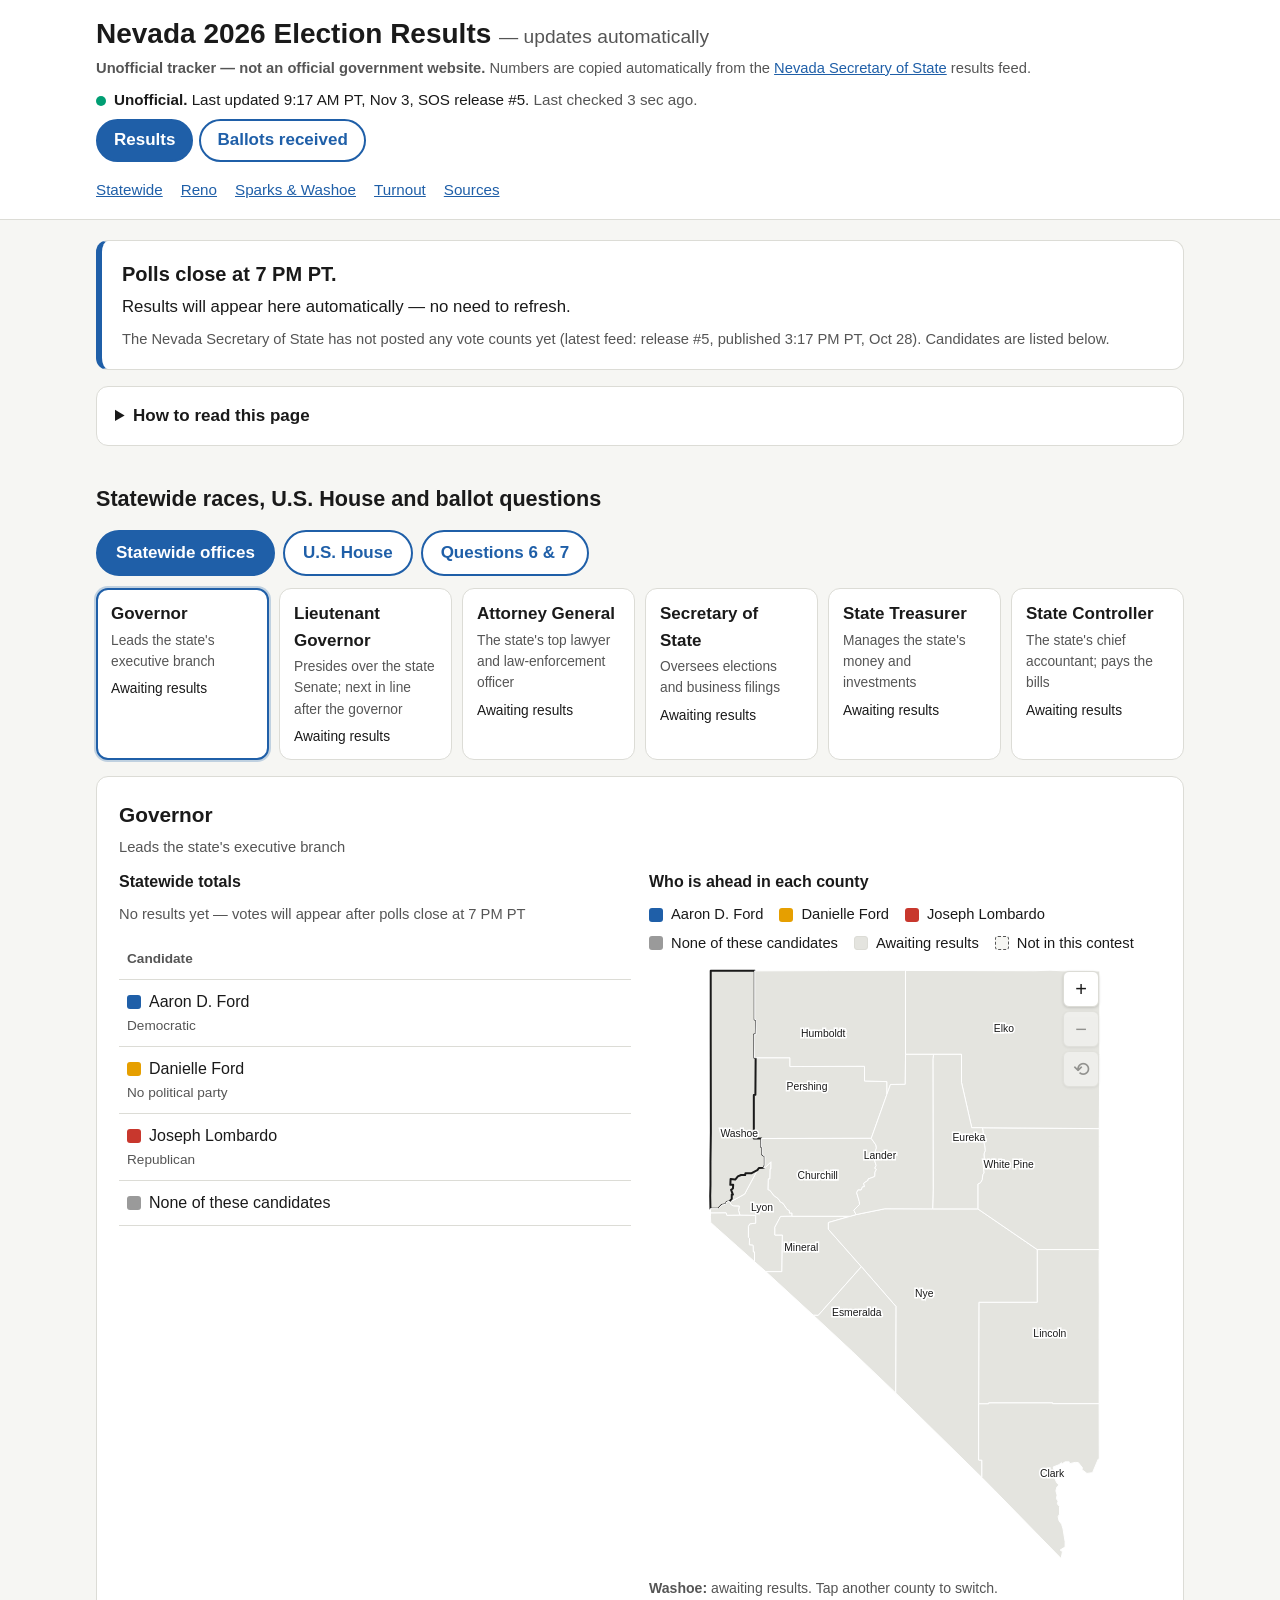
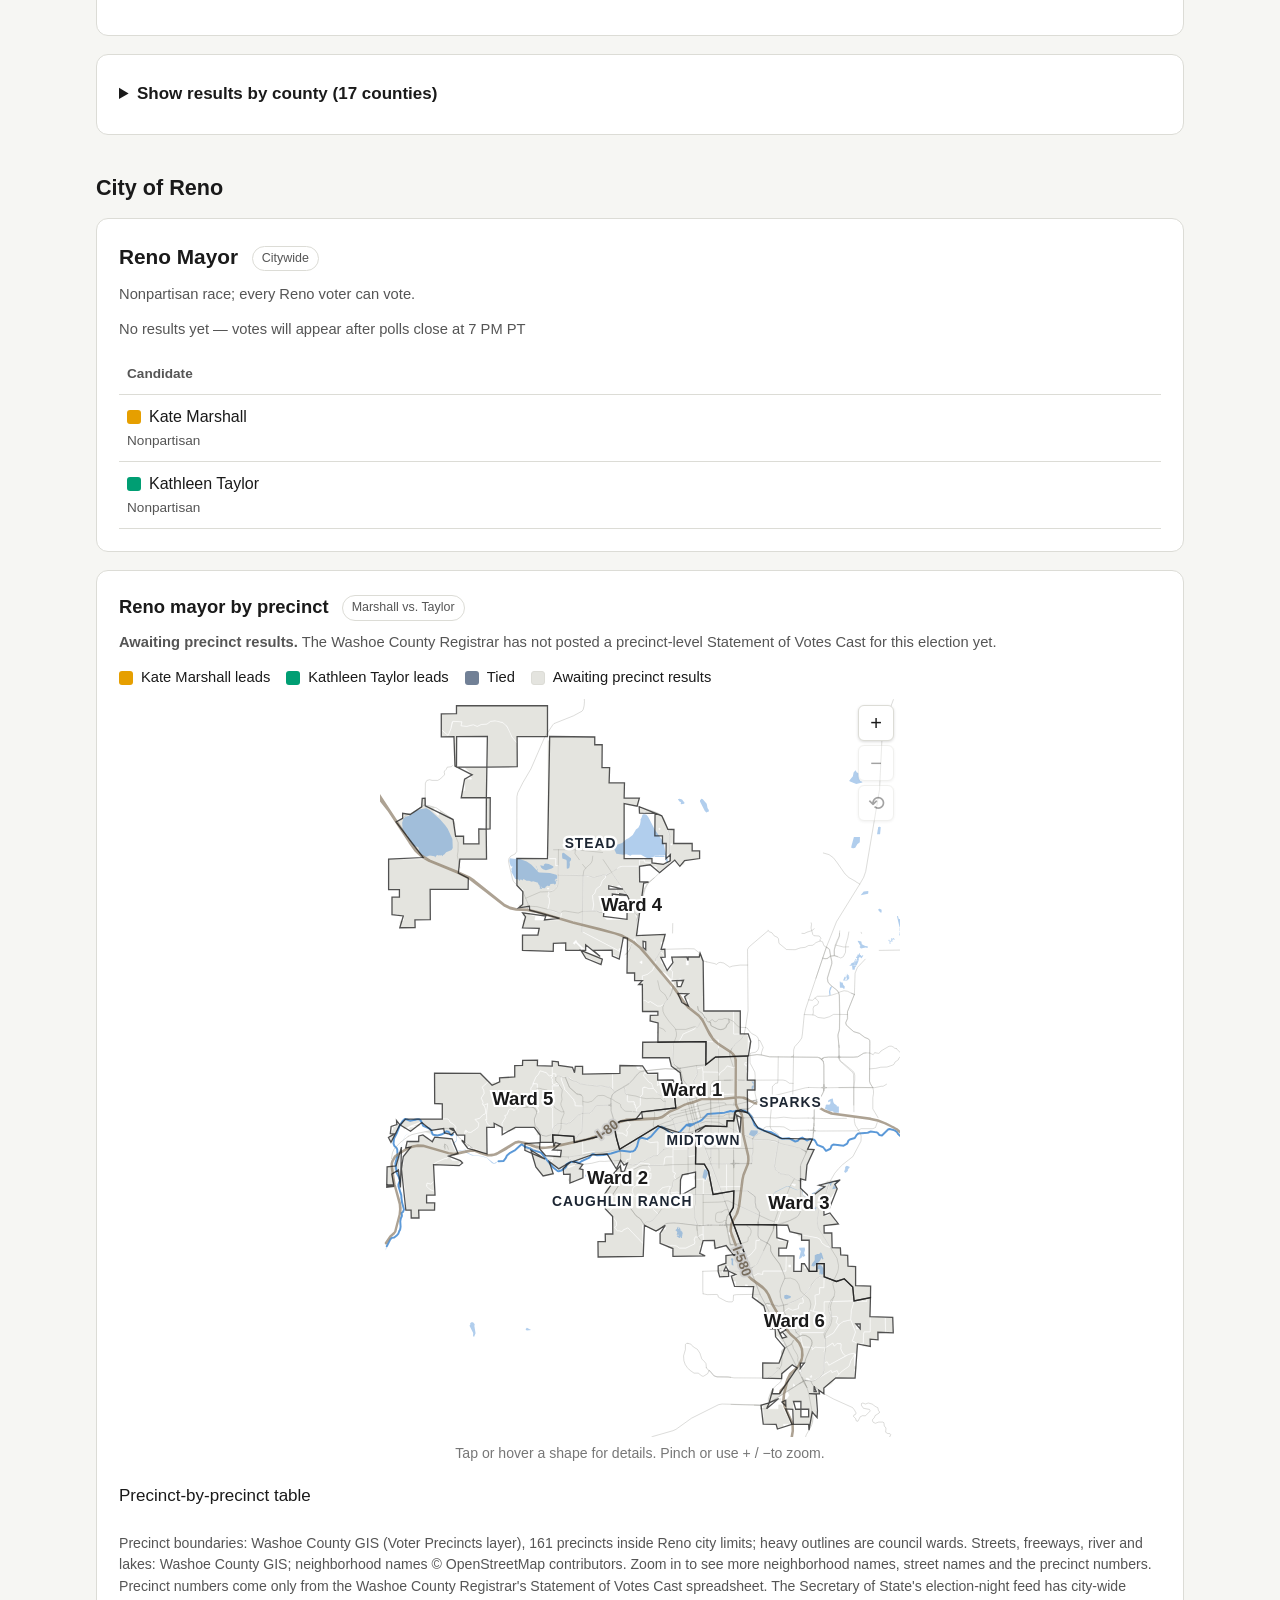
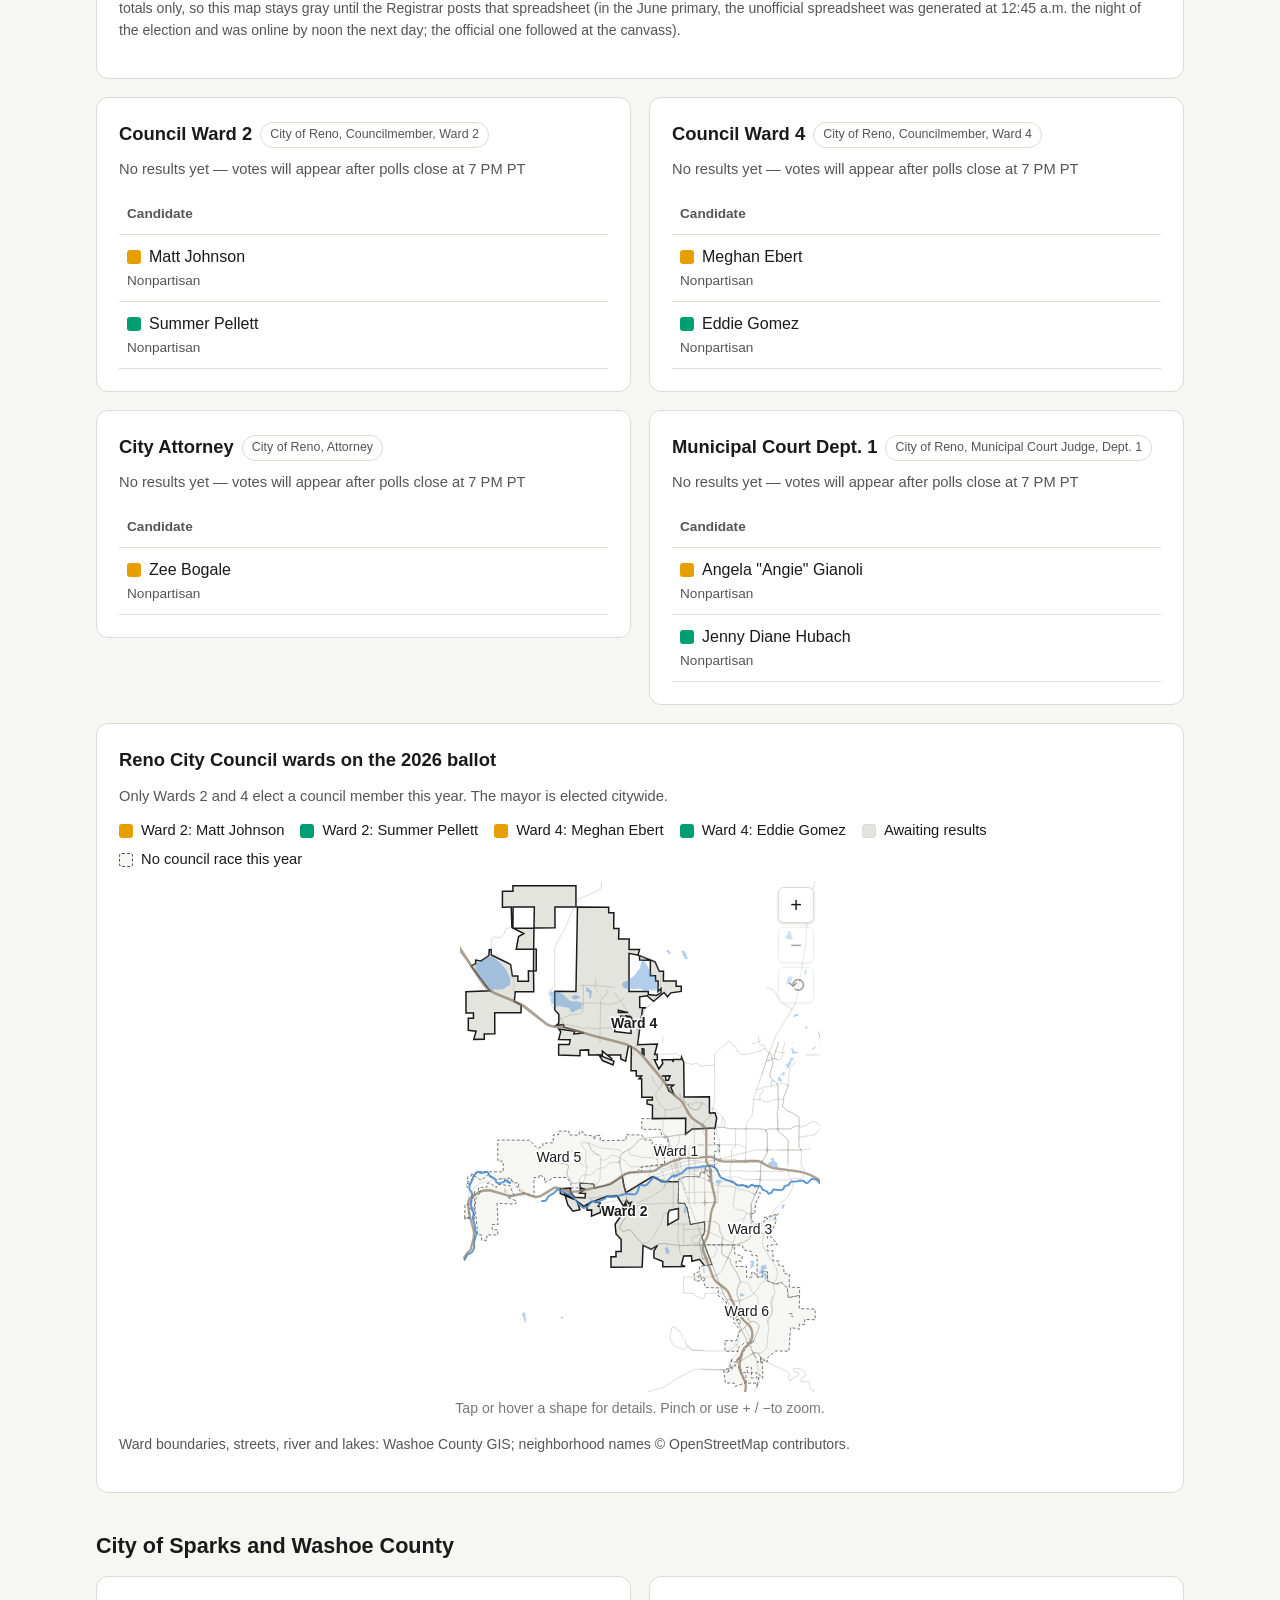
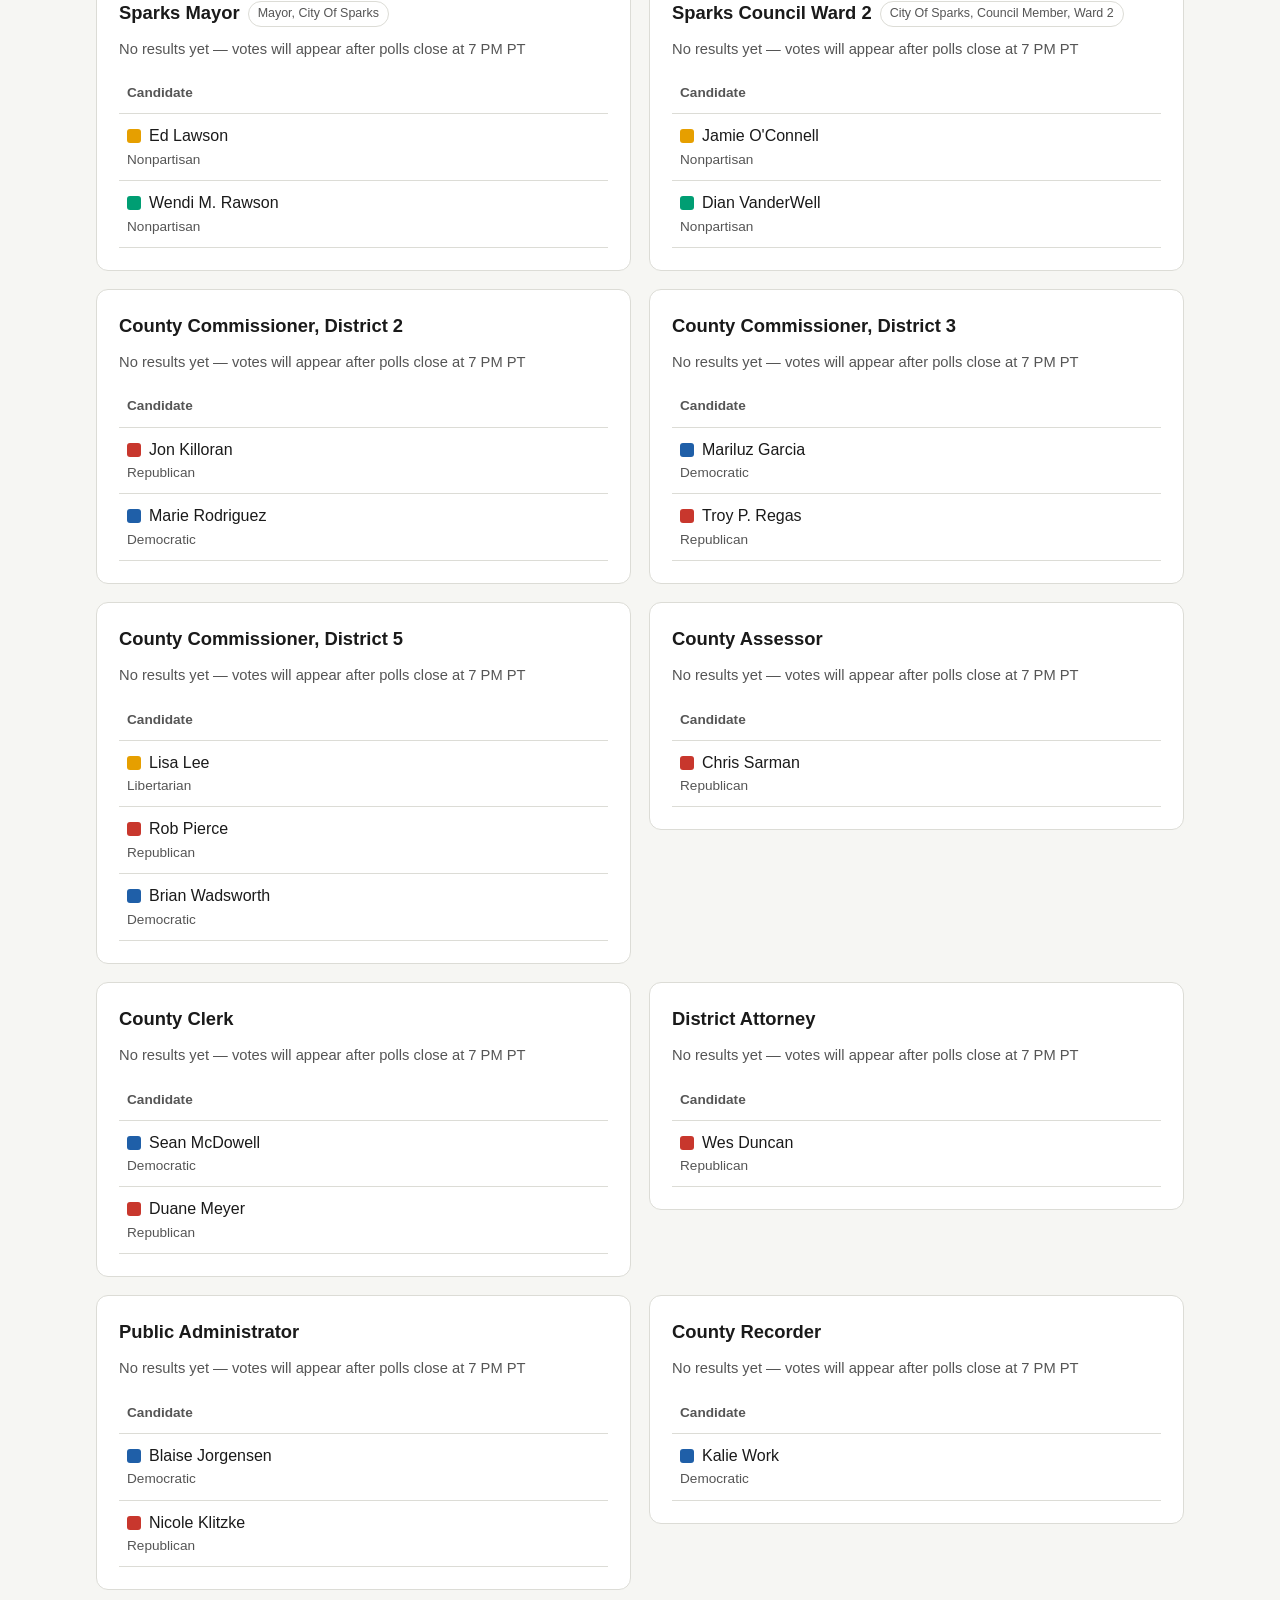
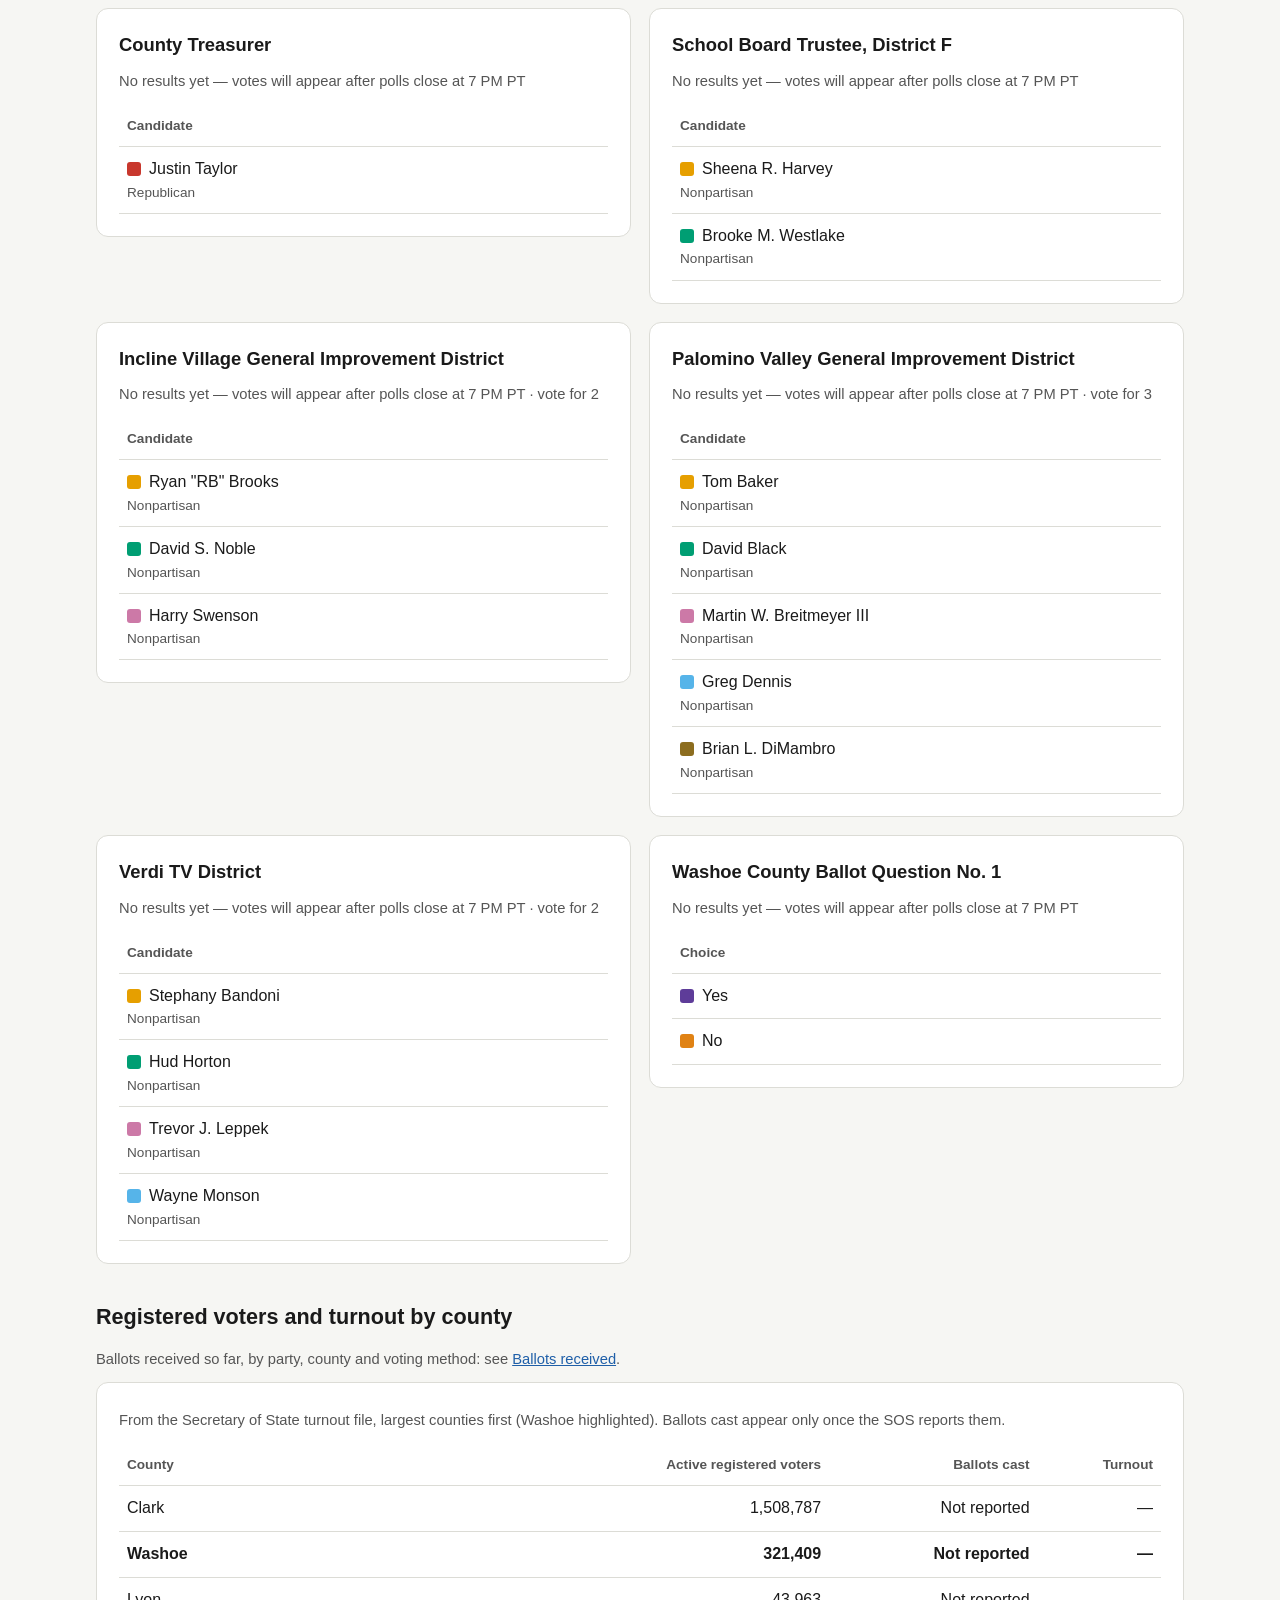
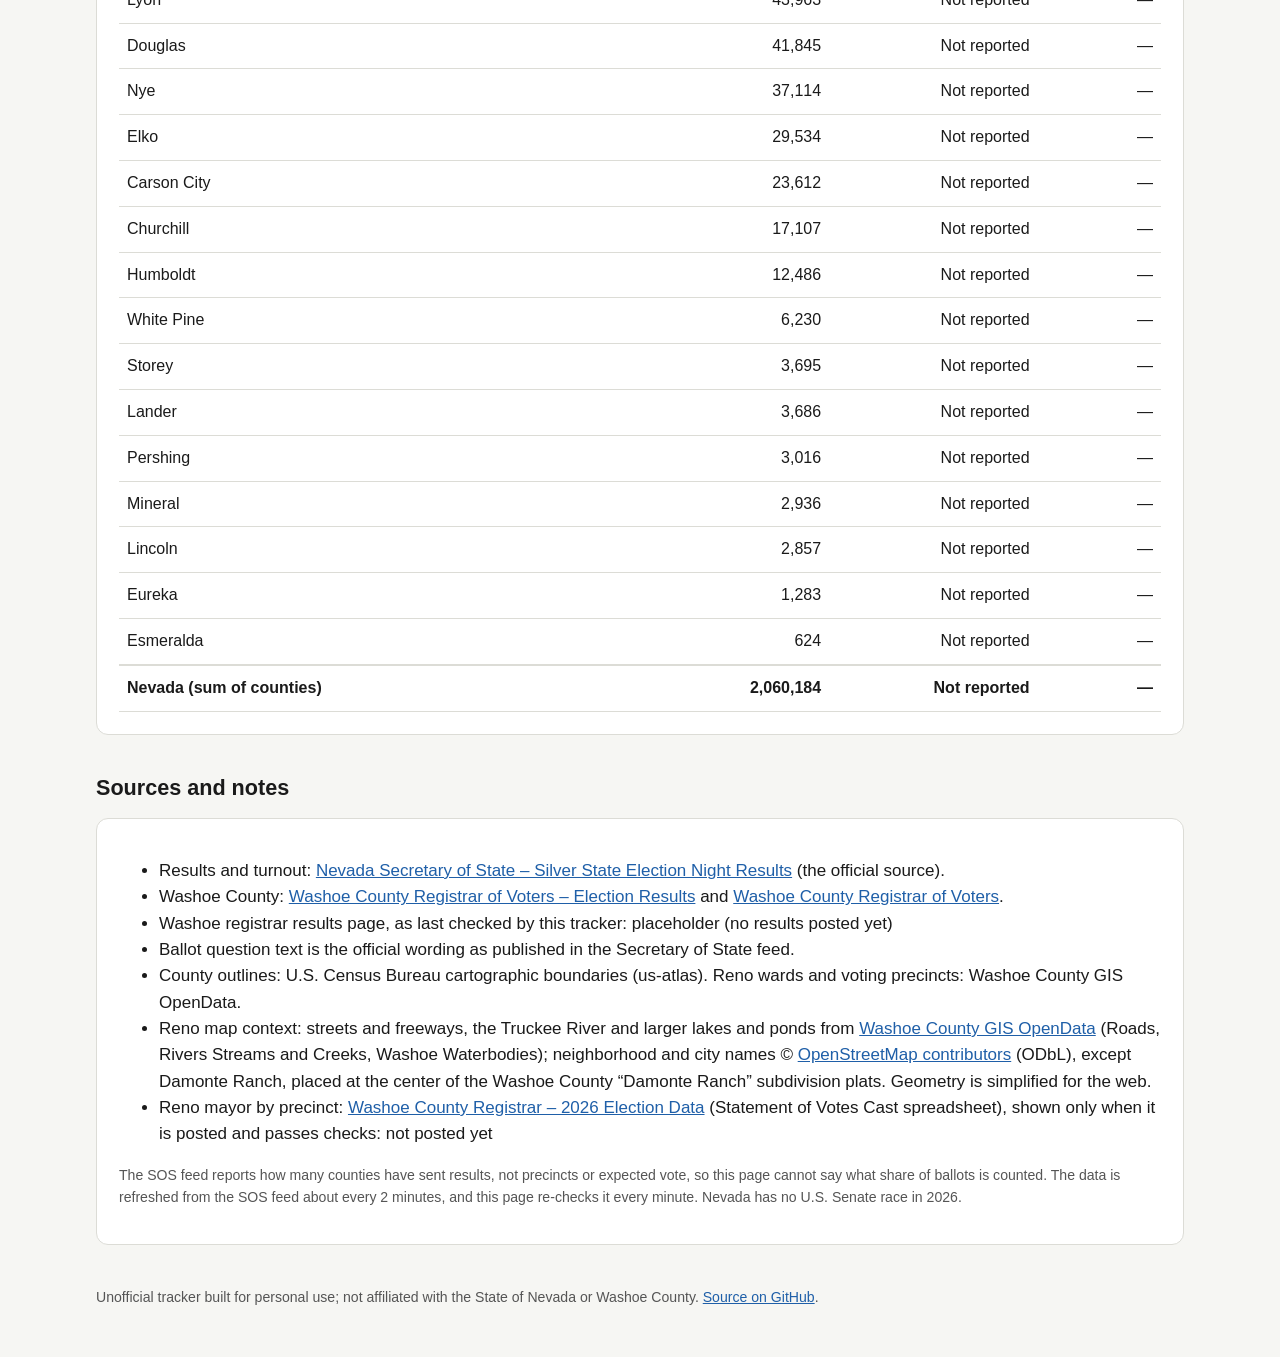
==== commit 9a2074b2: "Remove 'All statewide races at a glance' list; add Ballots received page (ballots.html) from SOS VIV" ====
--- a/index.html
+++ b/index.html
@@ -6,7 +6,7 @@
 <title>Nevada 2026 Election Results — updates automatically (unofficial)</title>
 <meta name="description" content="Unofficial, independent tracker of Nevada's Nov 3, 2026 general election results, mirrored from the Nevada Secretary of State results feed. Updates automatically. Not an official government site.">
 <meta name="color-scheme" content="light dark">
-<link rel="stylesheet" href="style.css?v=labelfix1">
+<link rel="stylesheet" href="style.css?v=ballots1">
 <link rel="icon" href="data:image/svg+xml,%3Csvg xmlns=%22http://www.w3.org/2000/svg%22 viewBox=%220 0 16 16%22%3E%3Crect width=%2216%22 height=%2216%22 rx=%223%22 fill=%22%231f5fa8%22/%3E%3C/svg%3E">
 </head>
 <body>
@@ -17,8 +17,9 @@
     <p class="disclaimer"><strong>Unofficial tracker — not an official government website.</strong> Numbers are copied automatically from the
       <a href="https://silverstateelection.nv.gov/" rel="noopener">Nevada Secretary of State</a> results feed.</p>
     <p id="status" class="status" role="status" aria-live="polite">Loading results…</p>
+    <nav class="pages" aria-label="Site pages"><a href="./" aria-current="page">Results</a><a href="ballots.html">Ballots received</a></nav>
     <nav class="toc" aria-label="Jump to section">
-      <a href="#statewide">Statewide</a><a href="#glance">All races</a><a href="#reno">Reno</a><a href="#local">Sparks &amp; Washoe</a><a href="#turnout">Turnout</a><a href="#sources">Sources</a>
+      <a href="#statewide">Statewide</a><a href="#reno">Reno</a><a href="#local">Sparks &amp; Washoe</a><a href="#turnout">Turnout</a><a href="#sources">Sources</a>
     </nav>
   </div>
 </header>
@@ -28,7 +29,7 @@
   <details class="howto">
     <summary>How to read this page</summary>
     <ul>
-      <li><strong>Pick a race</strong> below. Statewide offices are first, then U.S. House, then Ballot Questions 6 and 7.</li>
+      <li><strong>Pick a race</strong> below: choose Statewide offices, U.S. House or Questions 6 &amp; 7, then tap a race. Every statewide race, all four U.S. House districts and both ballot questions are there, each with its county map.</li>
       <li><strong>Bars and percentages</strong> show each choice's share of the votes counted so far. The leader is shown in bold.</li>
       <li><strong>The map</strong> colors each county by who is ahead there. A lighter shade means a closer margin; gray means no results yet. Tap or click a county for its numbers. To zoom any map, use its + / − buttons, pinch on a phone, or hold Ctrl (⌘ on a Mac) and scroll; drag to move around a zoomed map.</li>
       <li><strong>“Counties reporting”</strong> is how many counties have sent results to the Secretary of State. It does not mean all their ballots are counted — Nevada keeps counting mail ballots for days.</li>
@@ -59,11 +60,6 @@
     </details>
   </section>
 
-  <section id="glance" aria-labelledby="h-glance">
-    <h2 id="h-glance">All statewide races at a glance</h2>
-    <div class="card scroll" id="glanceTable" tabindex="0"></div>
-  </section>
-
   <section id="reno" aria-labelledby="h-reno">
     <h2 id="h-reno">City of Reno</h2>
     <div id="renoMayor" class="card feature"></div>
@@ -92,6 +88,7 @@
 
   <section id="turnout" aria-labelledby="h-turnout">
     <h2 id="h-turnout">Registered voters and turnout by county</h2>
+    <p class="meta">Ballots received so far, by party, county and voting method: see <a href="ballots.html">Ballots received</a>.</p>
     <div class="card scroll" id="turnoutTable" tabindex="0"></div>
   </section>
 
@@ -113,7 +110,7 @@
   </section>
 </main>
 <footer class="wrap foot">Unofficial tracker built for personal use; not affiliated with the State of Nevada or Washoe County. <a href="https://github.com/danieltheprompter/nv-election-2026">Source on GitHub</a>.</footer>
-<script src="zoom.js?v=labelfix1"></script>
-<script src="app.js?v=labelfix1"></script>
+<script src="zoom.js?v=ballots1"></script>
+<script src="app.js?v=ballots1"></script>
 </body>
 </html>
--- a/style.css
+++ b/style.css
@@ -108,3 +108,34 @@
 .ctxl.rlab.fw{fill:var(--fw);font-weight:700;filter:brightness(.8)}
 .ctxl.pnum{fill:var(--ink);fill-opacity:.75;font-variant-numeric:tabular-nums;stroke-width:1.8px;stroke-opacity:.7}
 @media (prefers-color-scheme:dark){.ctxl.rlab.fw{filter:none}}
+
+/* page switcher (Results | Ballots received) */
+.pages{display:flex;gap:6px;margin:4px 0 6px;flex-wrap:wrap}
+.pages a{display:inline-flex;align-items:center;min-height:40px;padding:6px 16px;border:2px solid var(--acc);border-radius:999px;font-weight:600;text-decoration:none;color:var(--acc);background:var(--card)}
+.pages a[aria-current=page]{background:var(--acc);color:var(--acc-ink)}
+/* ballots page */
+.stats{display:grid;grid-template-columns:repeat(auto-fit,minmax(200px,1fr));gap:12px;margin:0 0 18px}
+.stat{background:var(--card);border:1px solid var(--line);border-radius:12px;padding:14px 16px}
+.stat .k{display:block;font-size:.88rem;color:var(--mut);font-weight:600}
+.stat .v{display:block;font-size:1.6rem;font-weight:700;font-variant-numeric:tabular-nums;line-height:1.25;margin:2px 0}
+.stat .x{display:block;font-size:.88rem;color:var(--mut)}
+.stat.main{border-left:6px solid var(--acc)}
+.kv{width:100%}.kv td{padding:8px 6px}.kv td.num{font-weight:600}
+.kv .sub td{color:var(--mut);font-size:.92rem;font-weight:400}
+.pbar{display:flex;height:22px;border-radius:6px;overflow:hidden;margin:4px 0 14px;background:var(--nores)}
+.pbar>i{display:block;height:100%}
+.pbrow{margin:0 0 4px;font-size:.92rem}
+th.sortable{cursor:pointer;user-select:none;white-space:nowrap}
+th.sortable button{font:inherit;color:inherit;background:none;border:0;padding:0;cursor:pointer;text-align:inherit}
+th.sortable[aria-sort=ascending] button::after{content:" \25B2"}th.sortable[aria-sort=descending] button::after{content:" \25BC"}
+td button.cty{font:inherit;color:var(--acc);background:none;border:0;padding:0;cursor:pointer;text-decoration:underline;text-align:left}
+tr.sel td{background:color-mix(in srgb,var(--acc) 12%,transparent)}
+tfoot td{font-weight:700;border-top:2px solid var(--line)}
+.days{display:grid;grid-template-columns:auto 1fr auto;gap:4px 10px;align-items:center;font-size:.9rem;font-variant-numeric:tabular-nums}
+.days .lab{white-space:nowrap;color:var(--mut)}.days .tot{text-align:right}
+.days .pbar{margin:0;height:16px}
+.days .ed{font-weight:700;color:var(--ink)}
+.bgrid>*{min-width:0}
+.kv td:last-child{white-space:normal}
+td button.cty{white-space:nowrap}
+#countyTable th{white-space:normal;vertical-align:bottom}
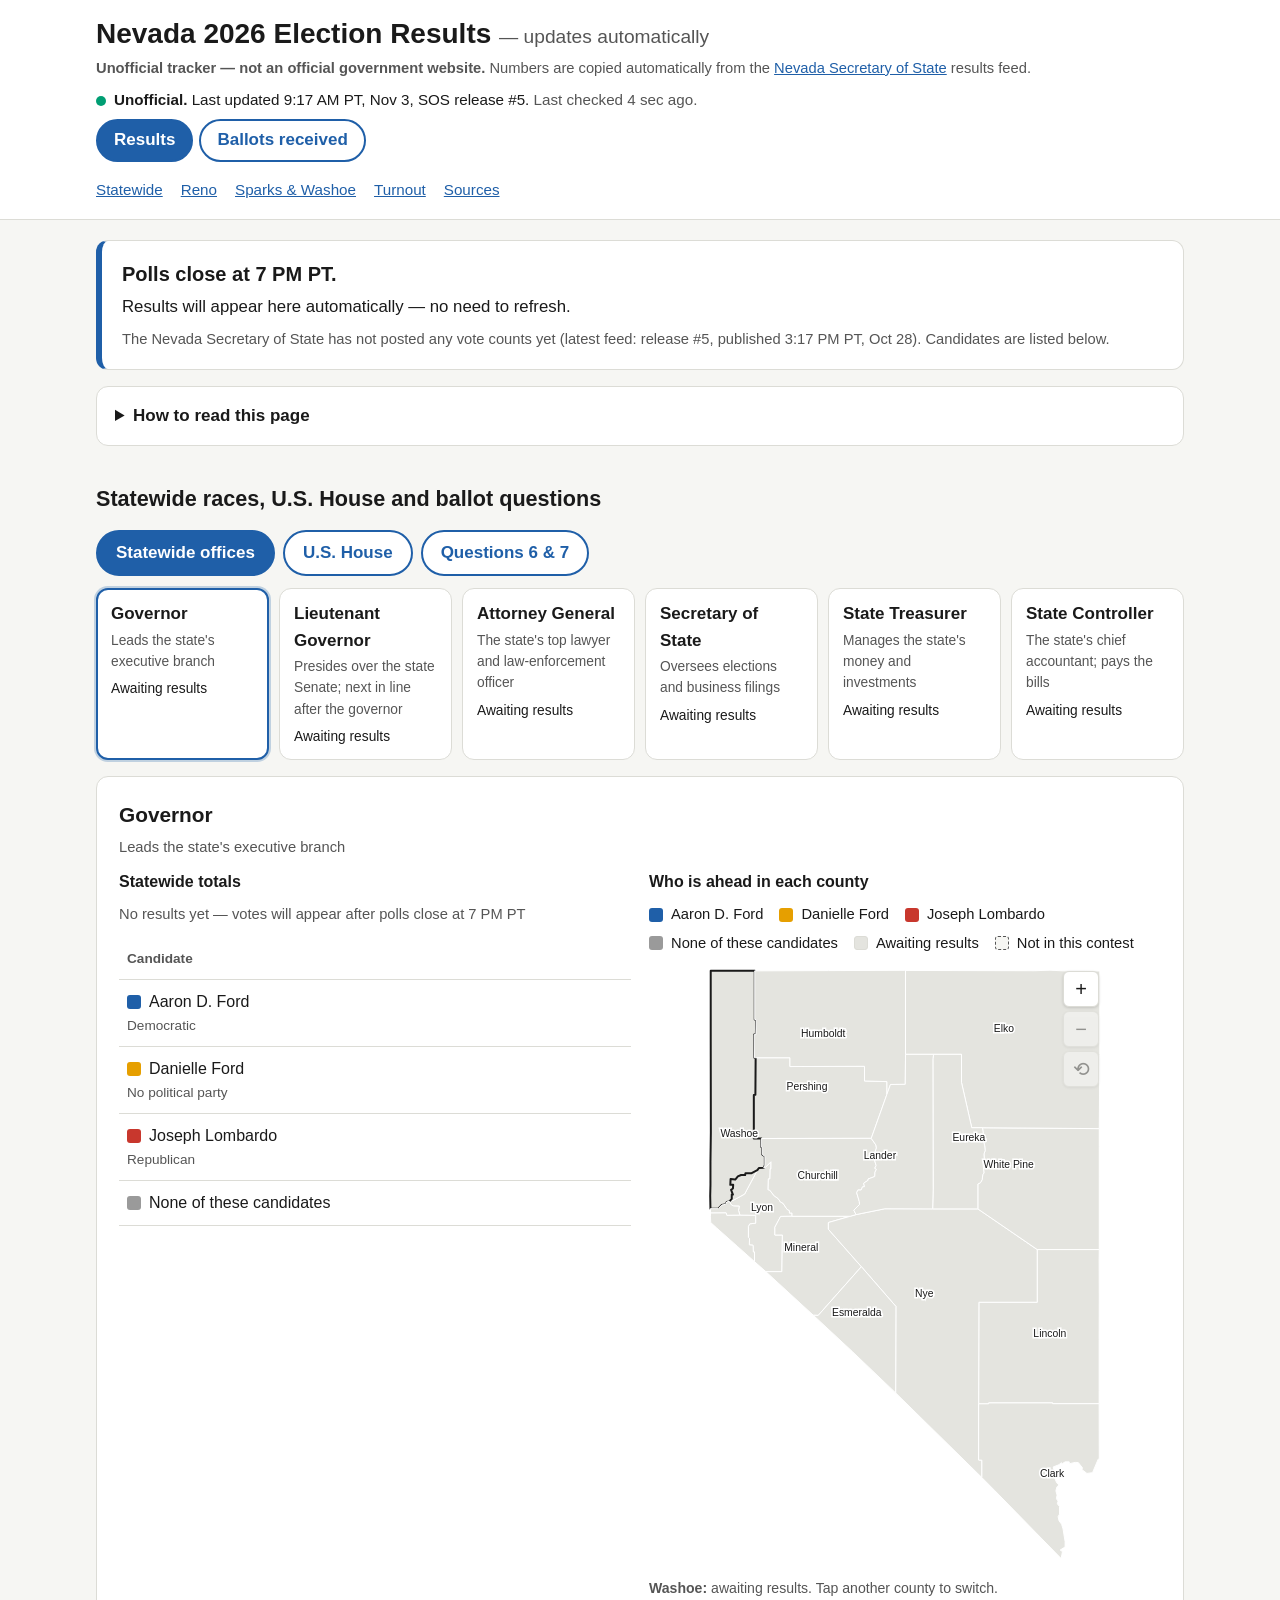
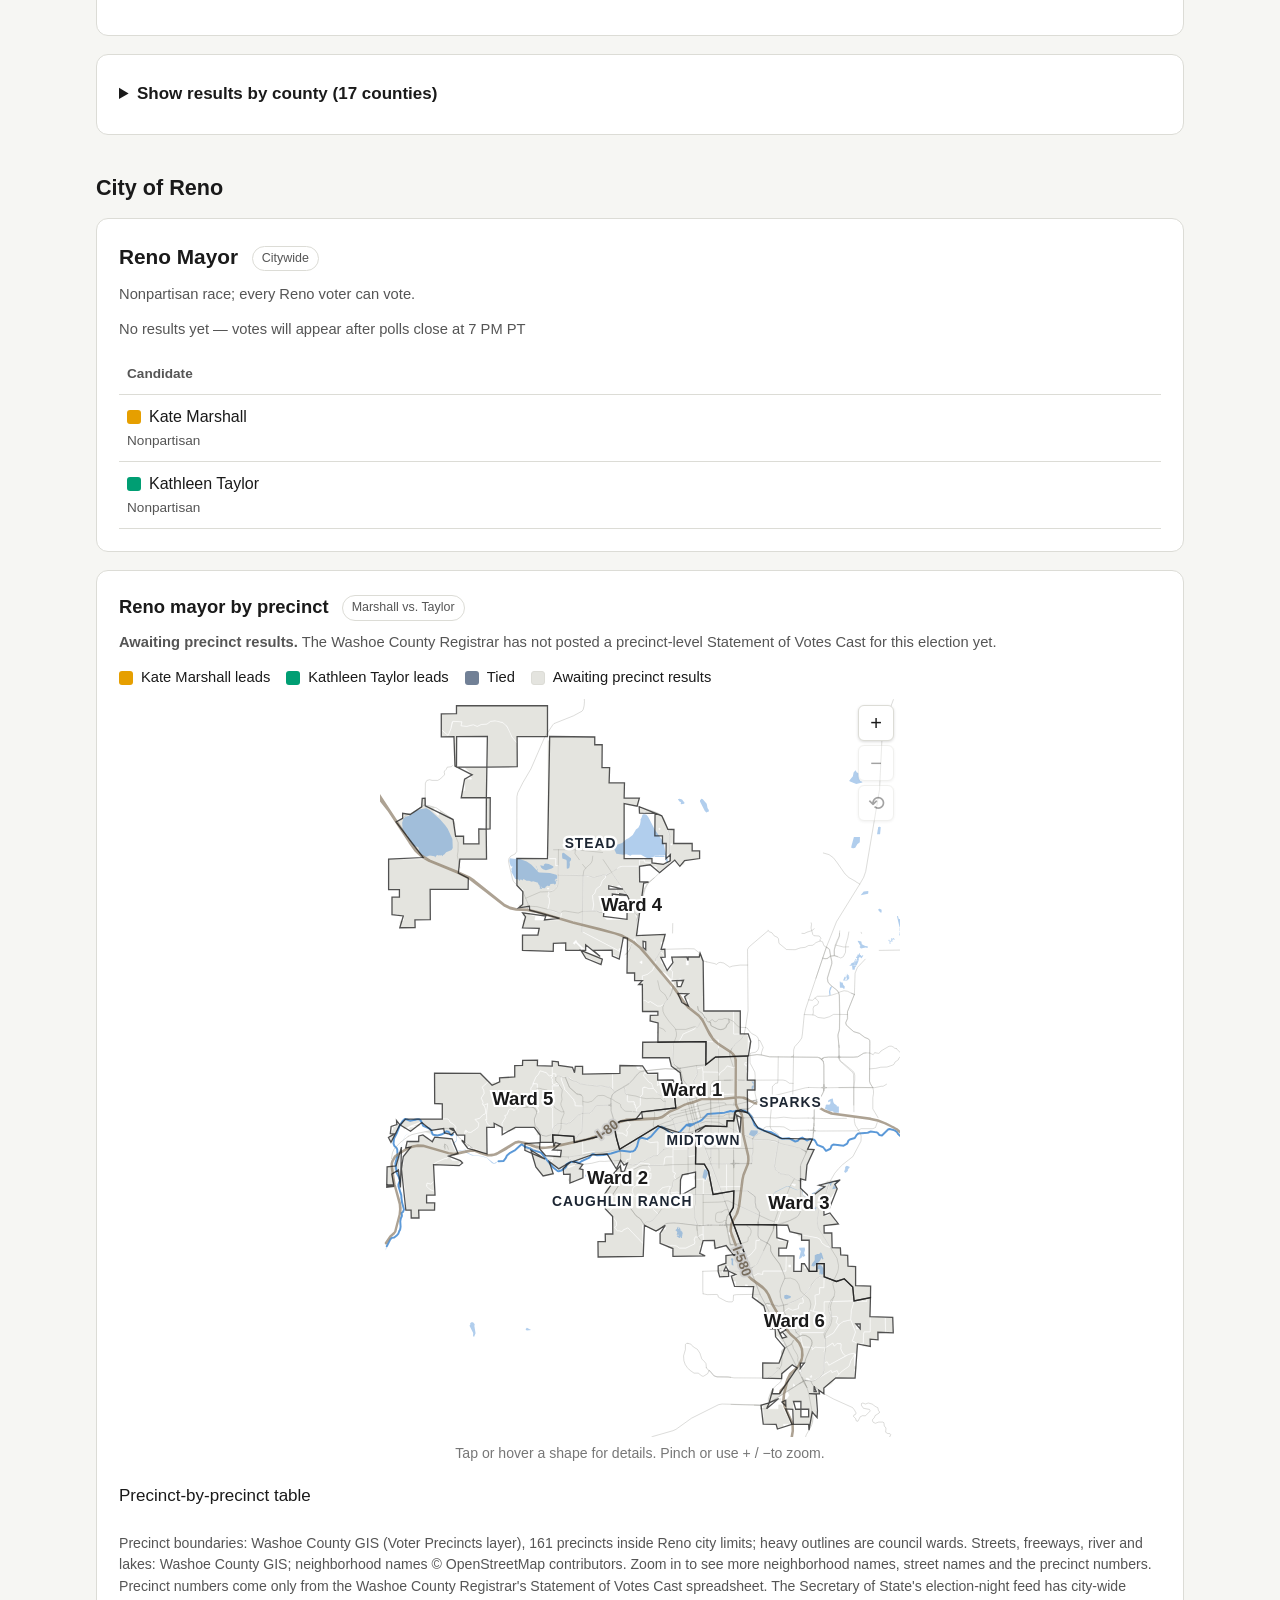
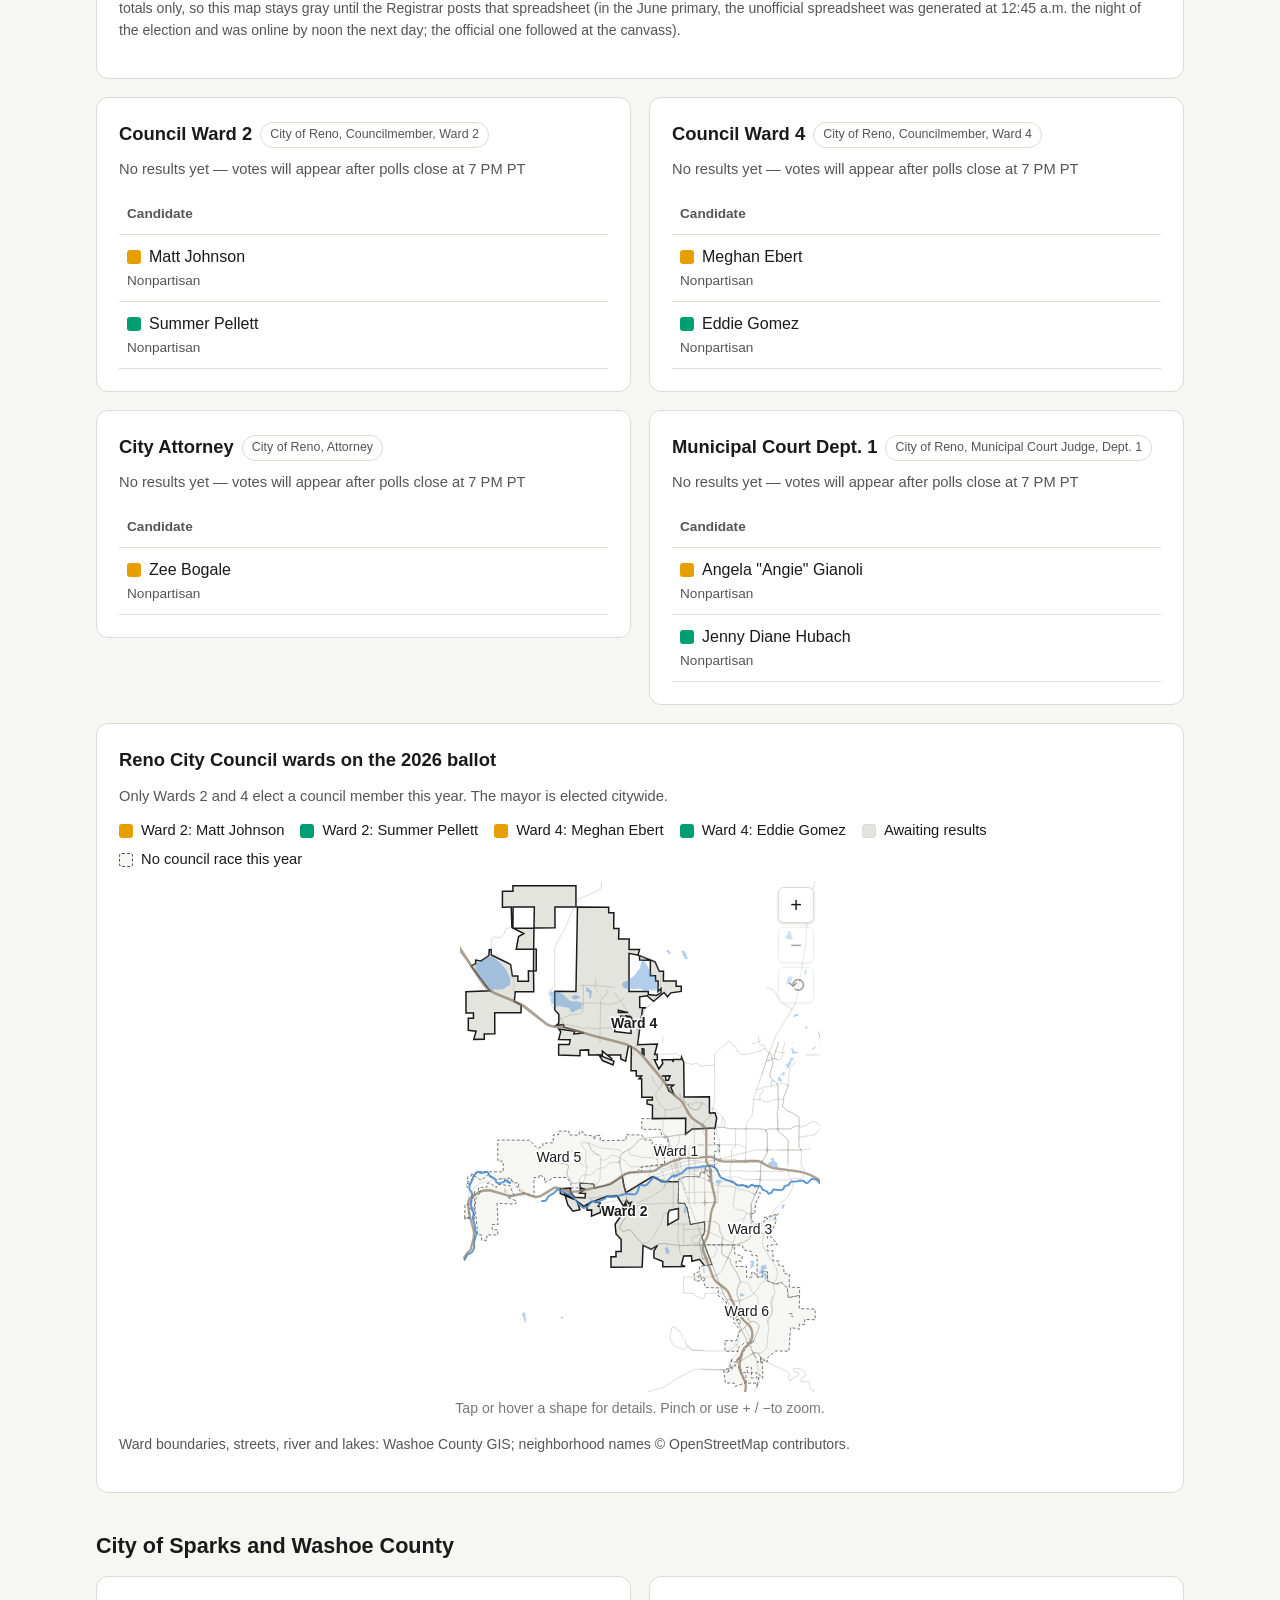
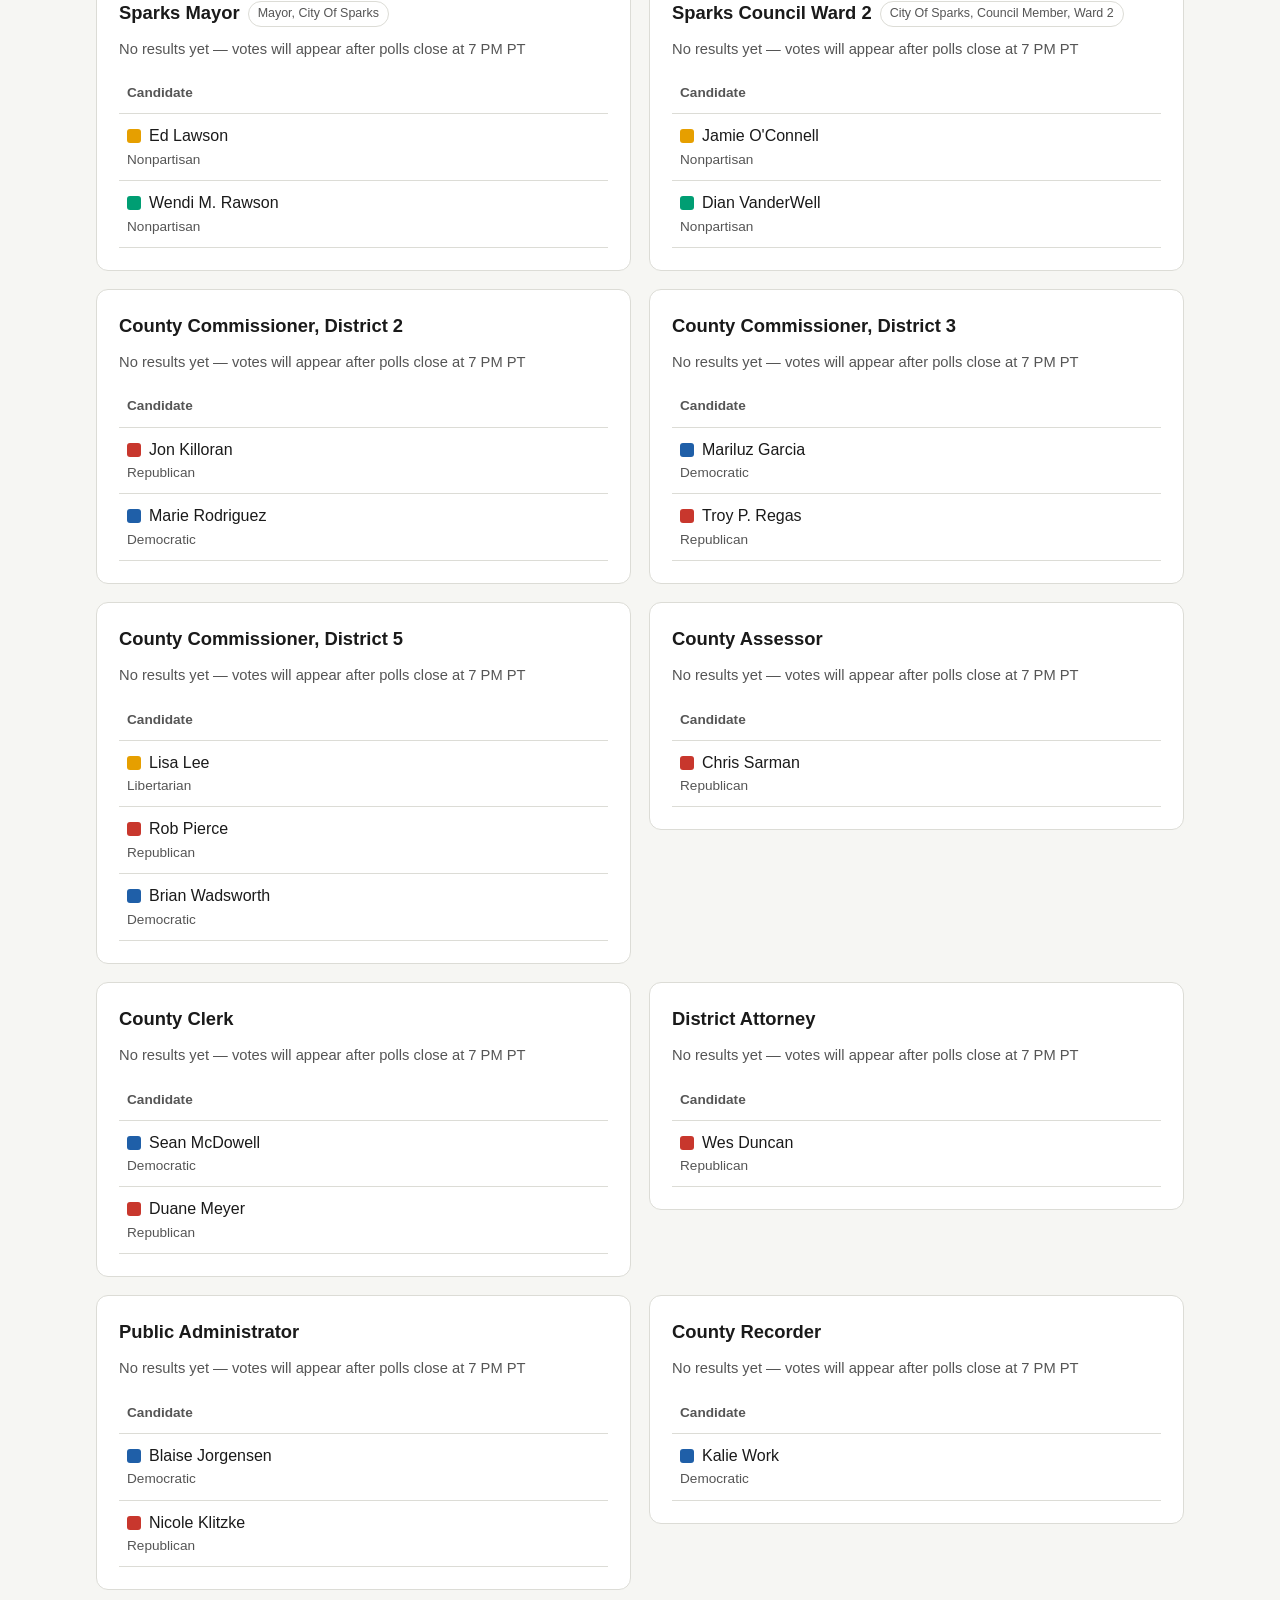
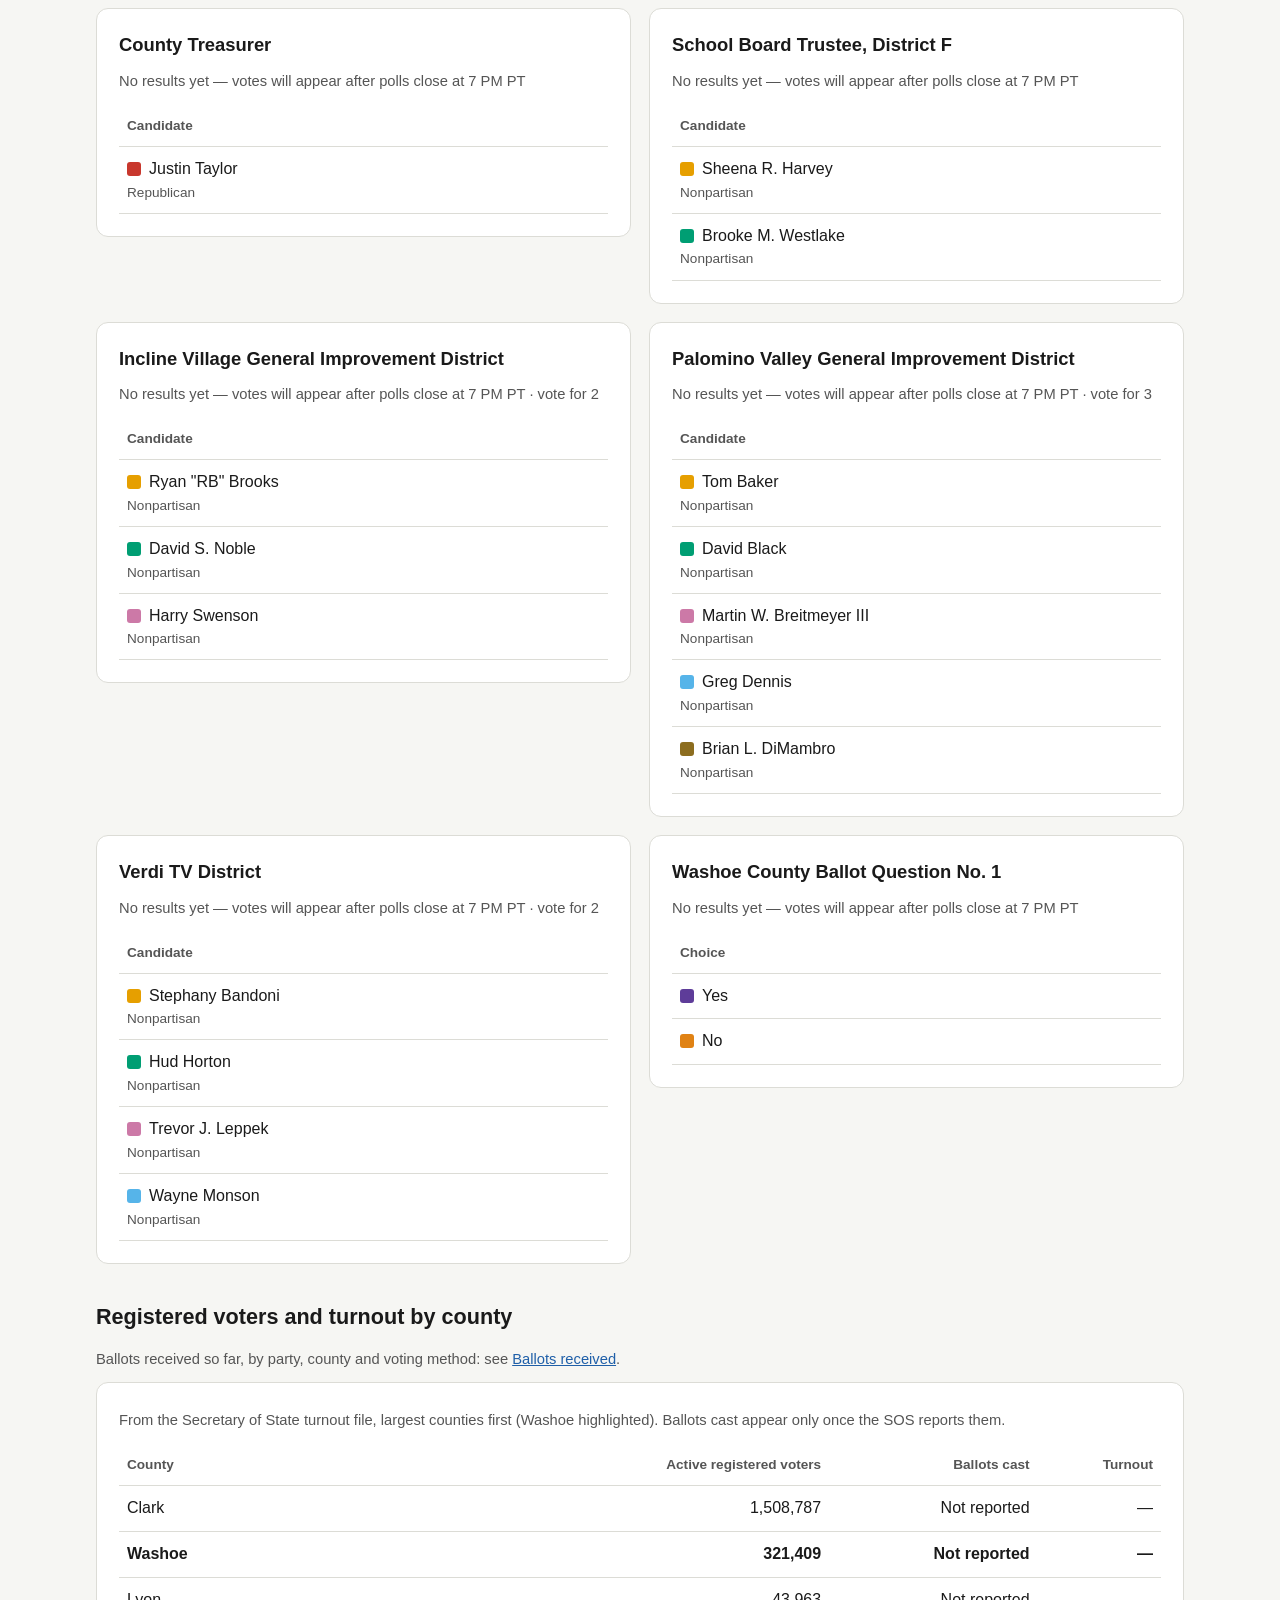
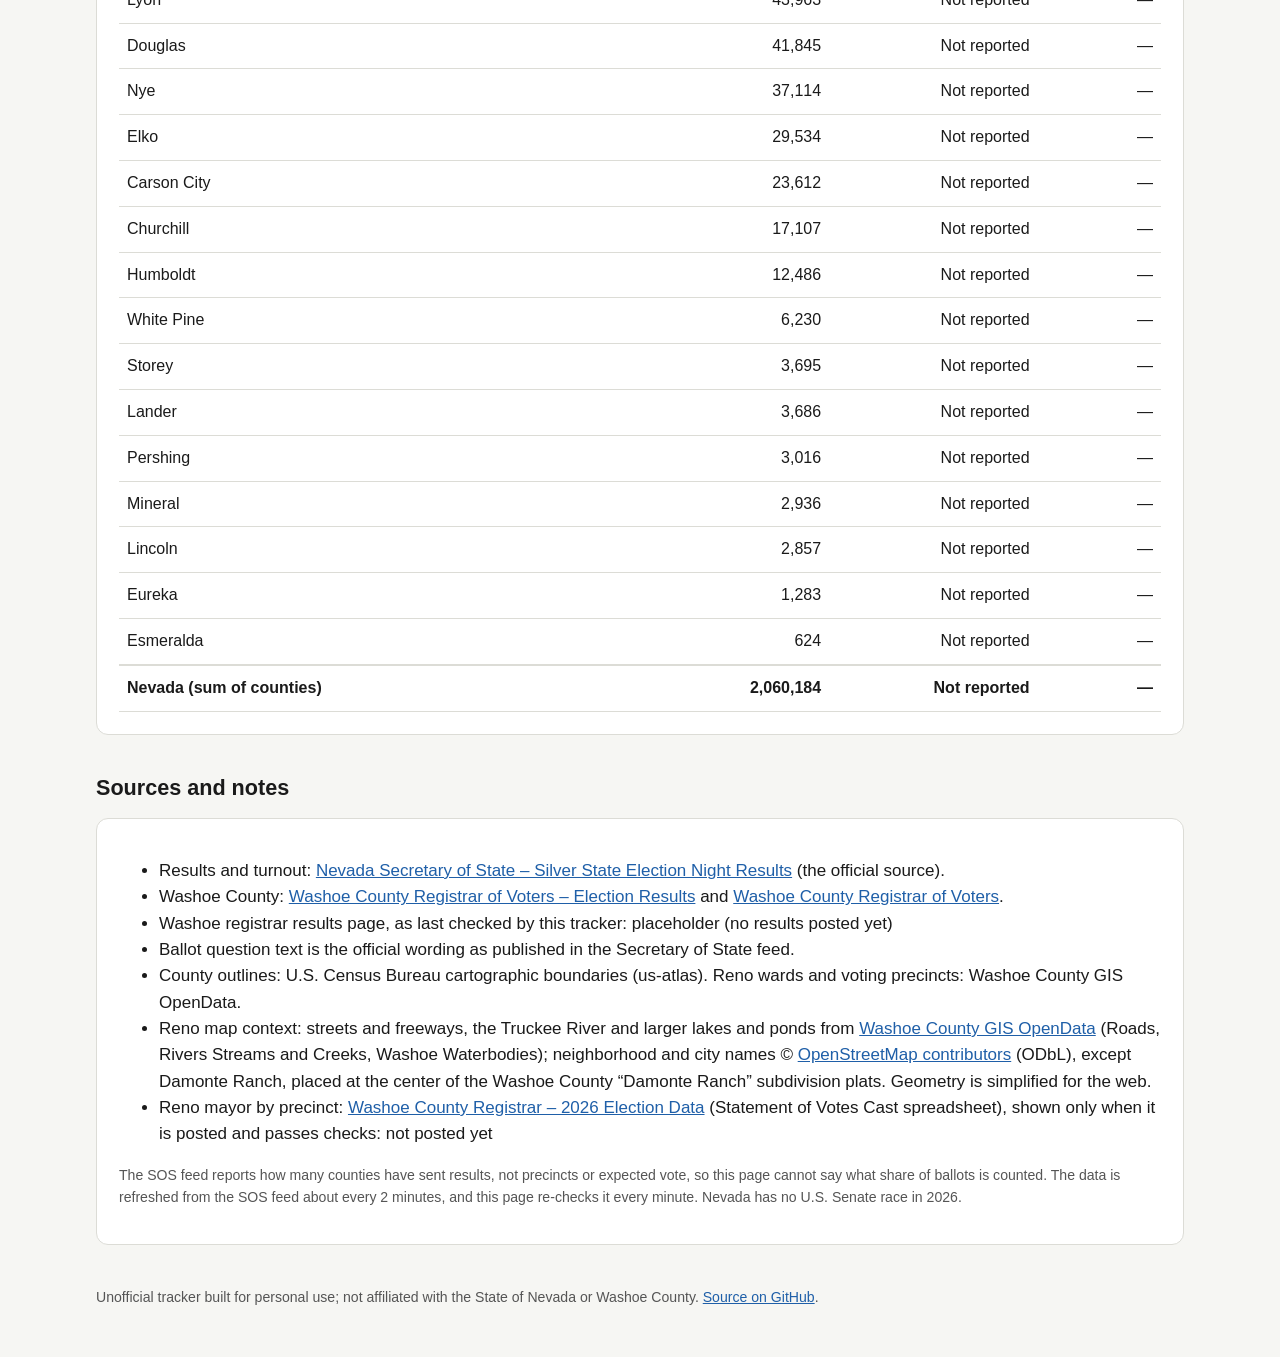
==== commit 584bb937: "Nav: link Results to index.html so browsers holding a stale cached copy of ./ (from before the nav e" ====
--- a/index.html
+++ b/index.html
@@ -6,7 +6,7 @@
 <title>Nevada 2026 Election Results — updates automatically (unofficial)</title>
 <meta name="description" content="Unofficial, independent tracker of Nevada's Nov 3, 2026 general election results, mirrored from the Nevada Secretary of State results feed. Updates automatically. Not an official government site.">
 <meta name="color-scheme" content="light dark">
-<link rel="stylesheet" href="style.css?v=ballots1">
+<link rel="stylesheet" href="style.css?v=ballots2">
 <link rel="icon" href="data:image/svg+xml,%3Csvg xmlns=%22http://www.w3.org/2000/svg%22 viewBox=%220 0 16 16%22%3E%3Crect width=%2216%22 height=%2216%22 rx=%223%22 fill=%22%231f5fa8%22/%3E%3C/svg%3E">
 </head>
 <body>
@@ -17,7 +17,7 @@
     <p class="disclaimer"><strong>Unofficial tracker — not an official government website.</strong> Numbers are copied automatically from the
       <a href="https://silverstateelection.nv.gov/" rel="noopener">Nevada Secretary of State</a> results feed.</p>
     <p id="status" class="status" role="status" aria-live="polite">Loading results…</p>
-    <nav class="pages" aria-label="Site pages"><a href="./" aria-current="page">Results</a><a href="ballots.html">Ballots received</a></nav>
+    <nav class="pages" aria-label="Site pages"><a href="index.html" aria-current="page">Results</a><a href="ballots.html">Ballots received</a></nav>
     <nav class="toc" aria-label="Jump to section">
       <a href="#statewide">Statewide</a><a href="#reno">Reno</a><a href="#local">Sparks &amp; Washoe</a><a href="#turnout">Turnout</a><a href="#sources">Sources</a>
     </nav>
--- a/style.css
+++ b/style.css
@@ -136,6 +136,6 @@
 .days .pbar{margin:0;height:16px}
 .days .ed{font-weight:700;color:var(--ink)}
 .bgrid>*{min-width:0}
-.kv td:last-child{white-space:normal}
+@media (max-width:600px){.kv td:last-child{white-space:normal}}
 td button.cty{white-space:nowrap}
 #countyTable th{white-space:normal;vertical-align:bottom}
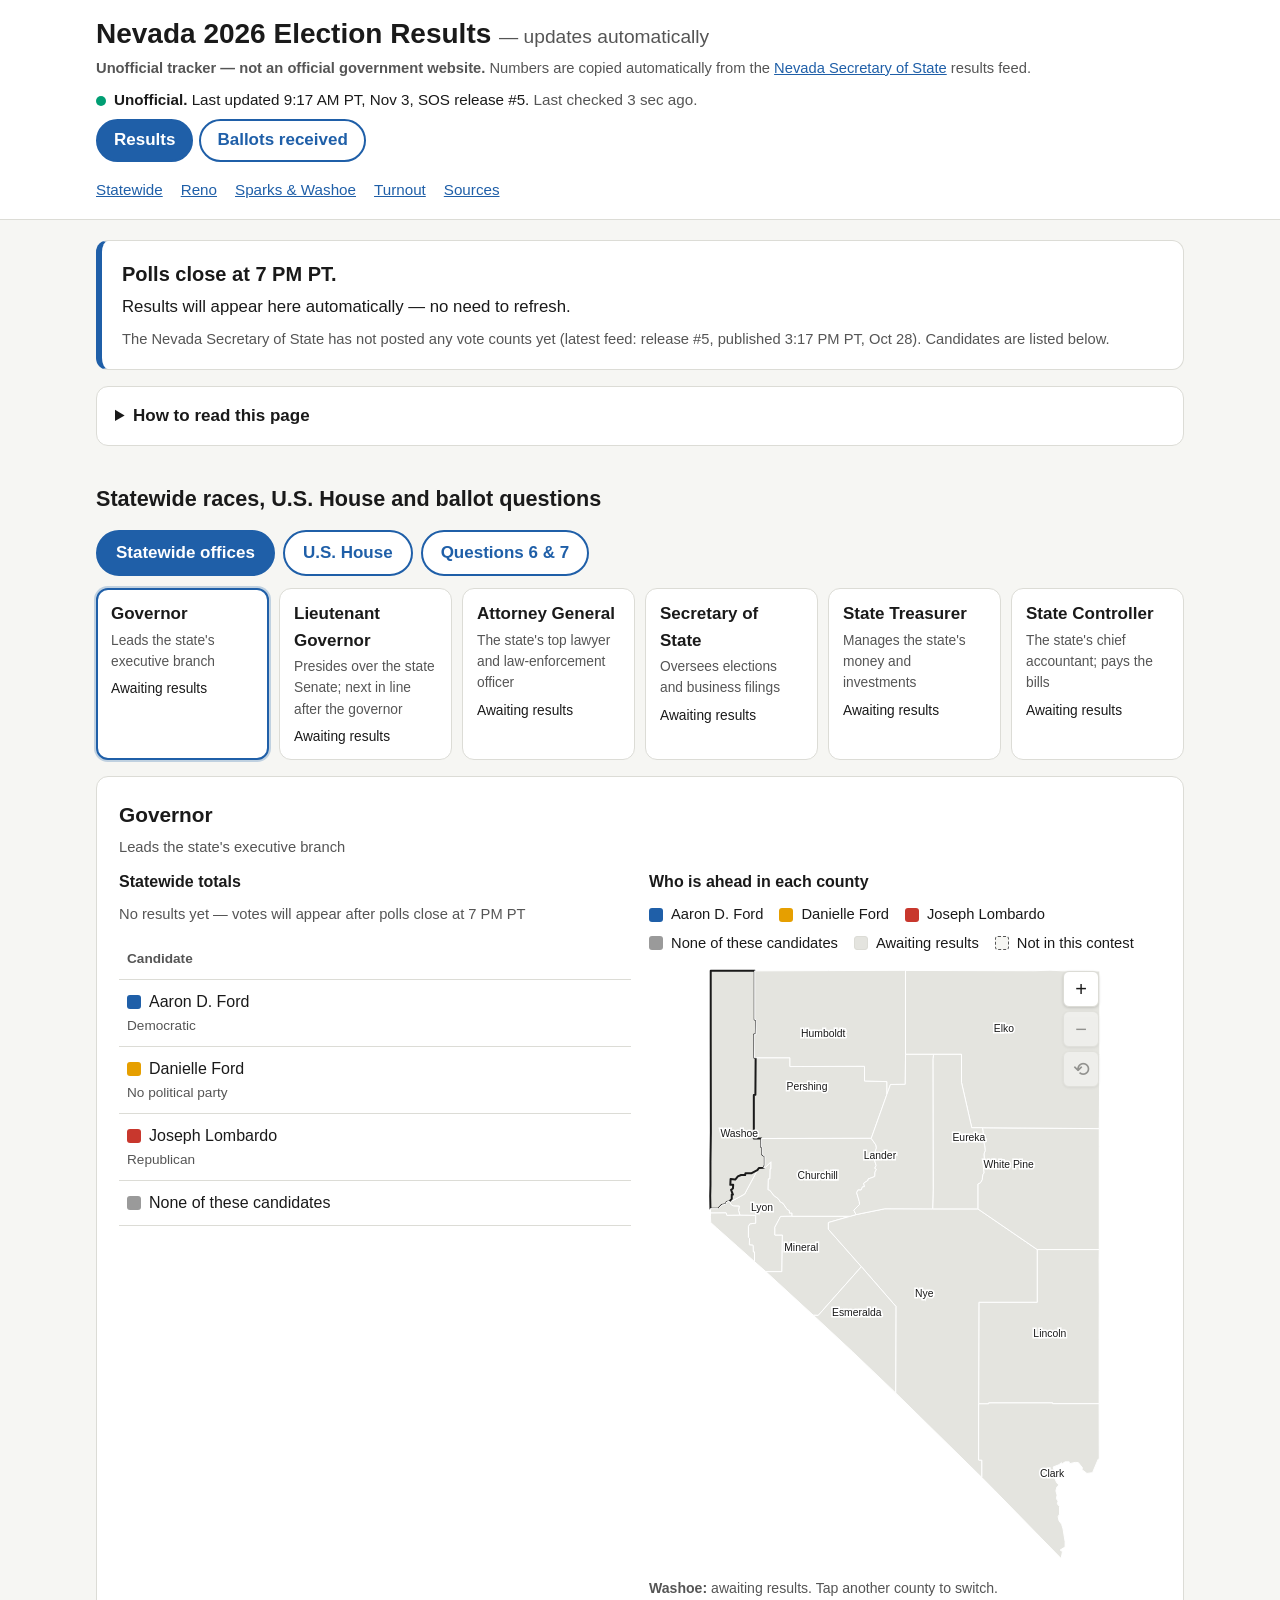
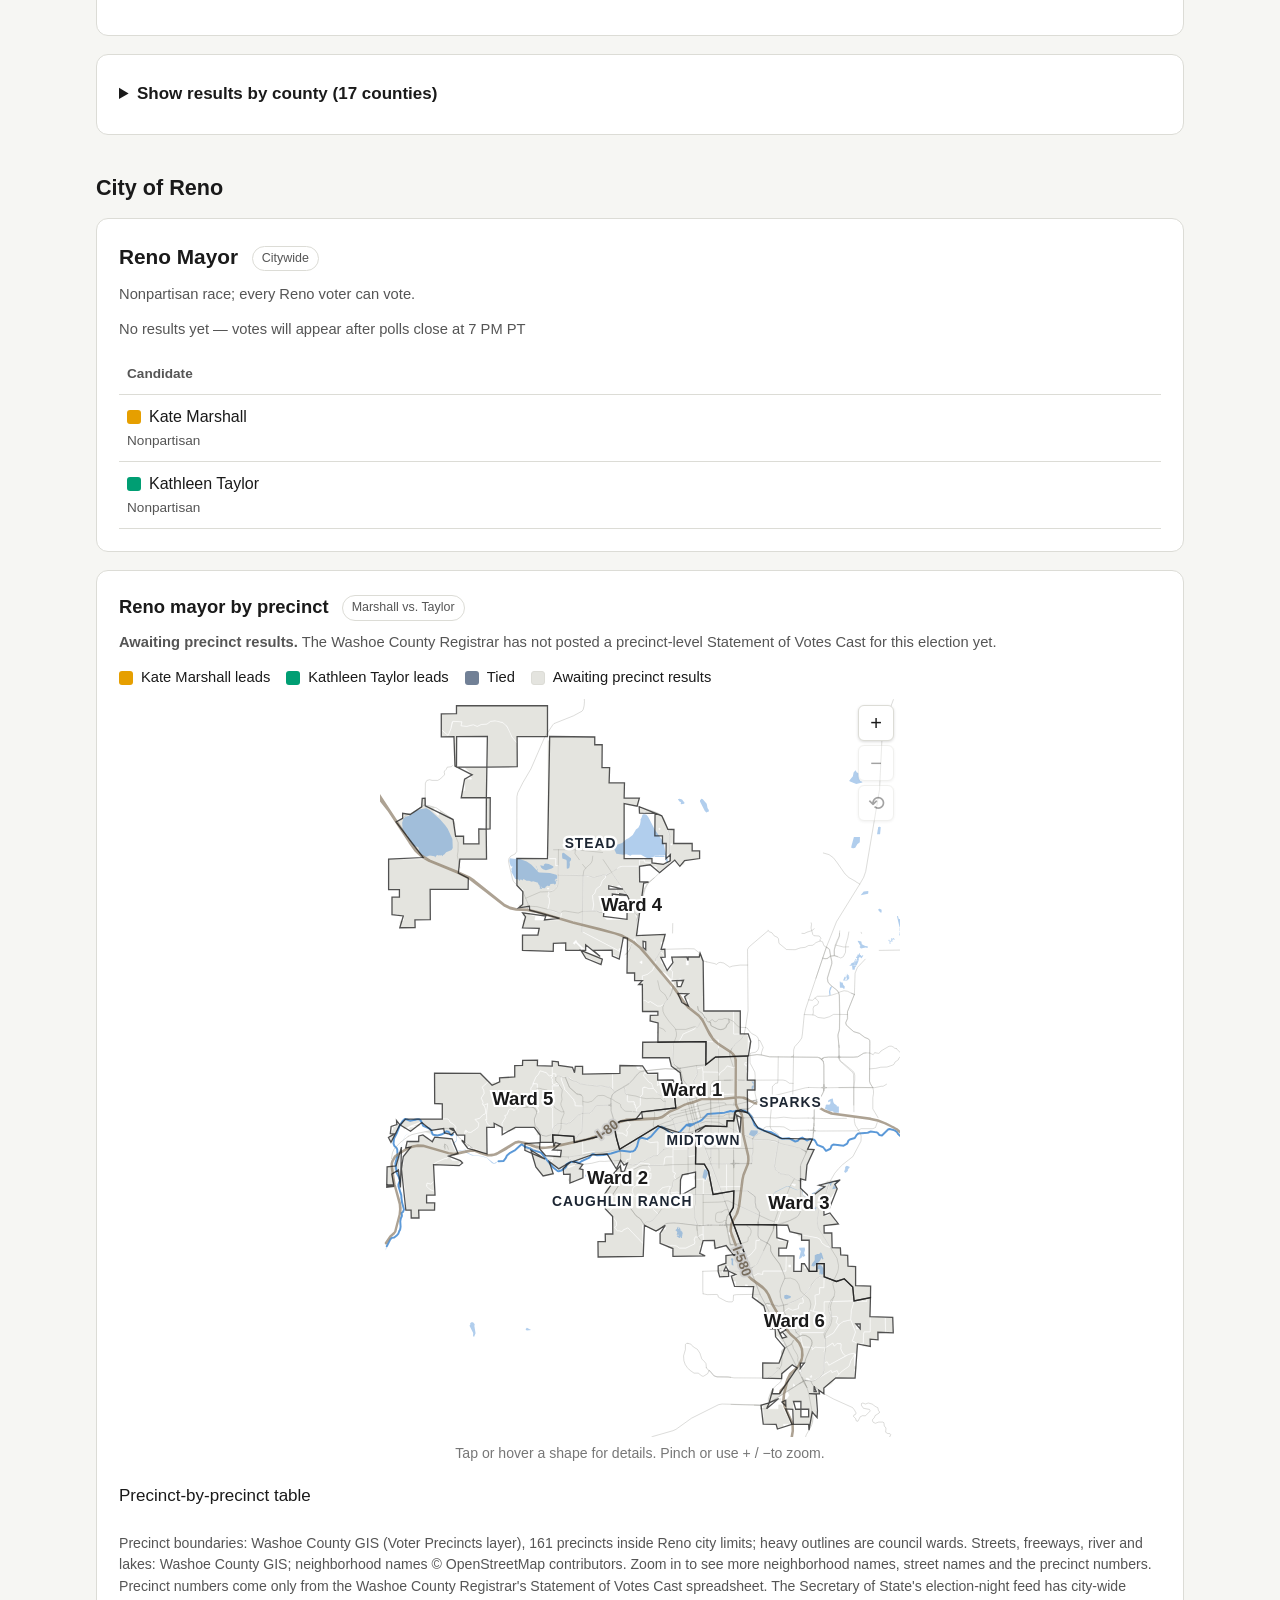
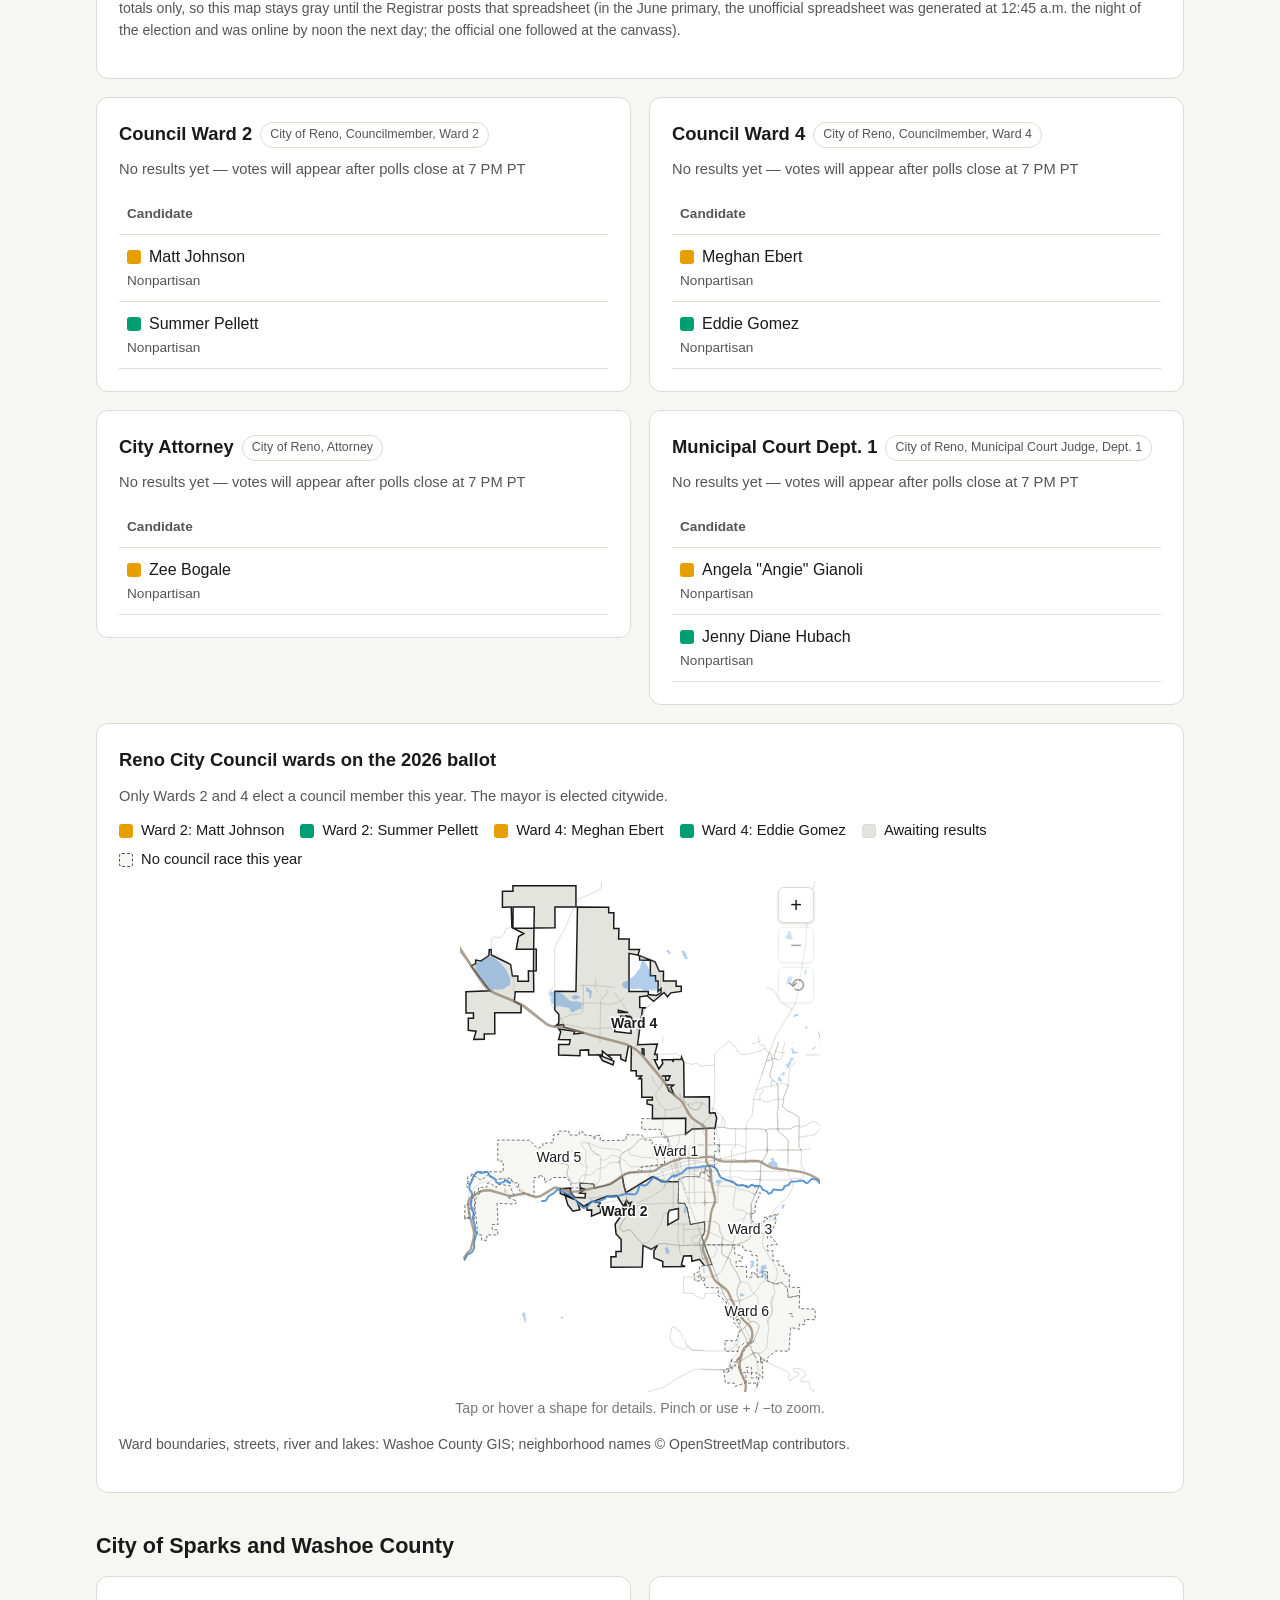
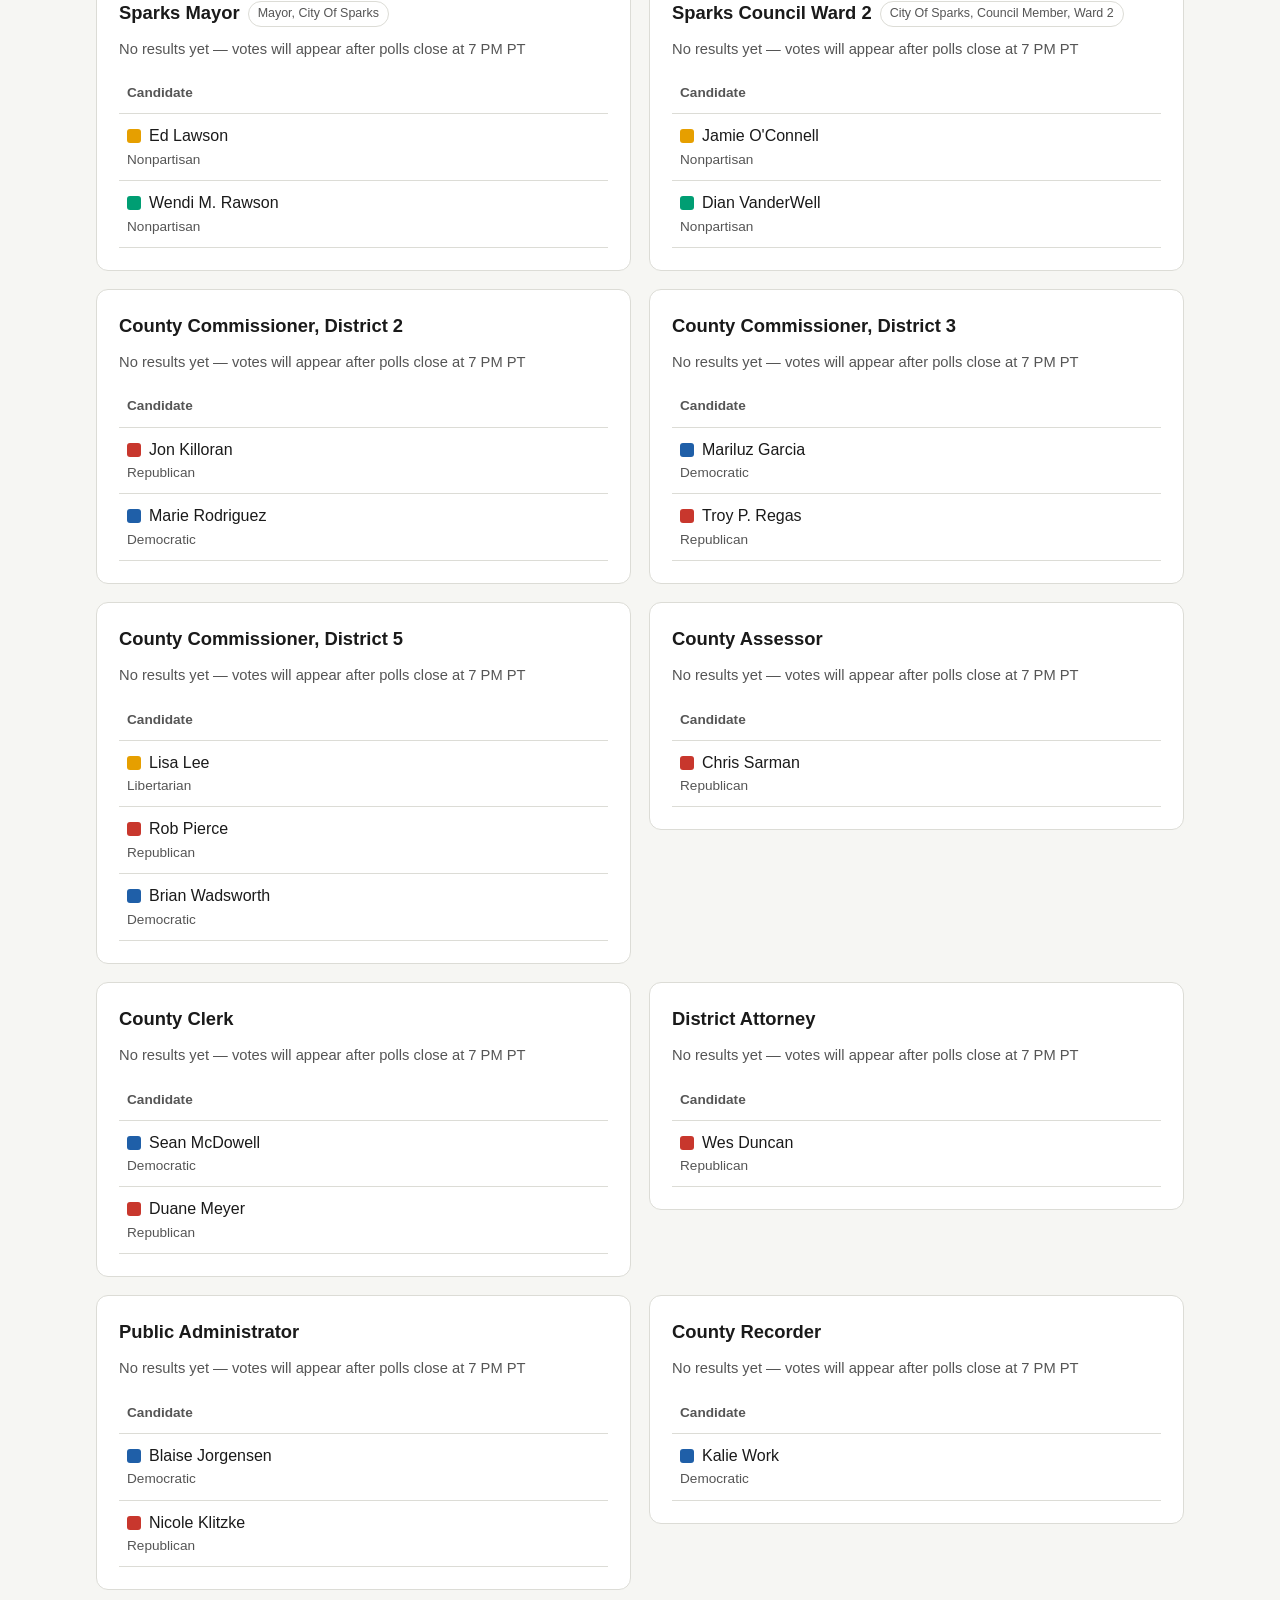
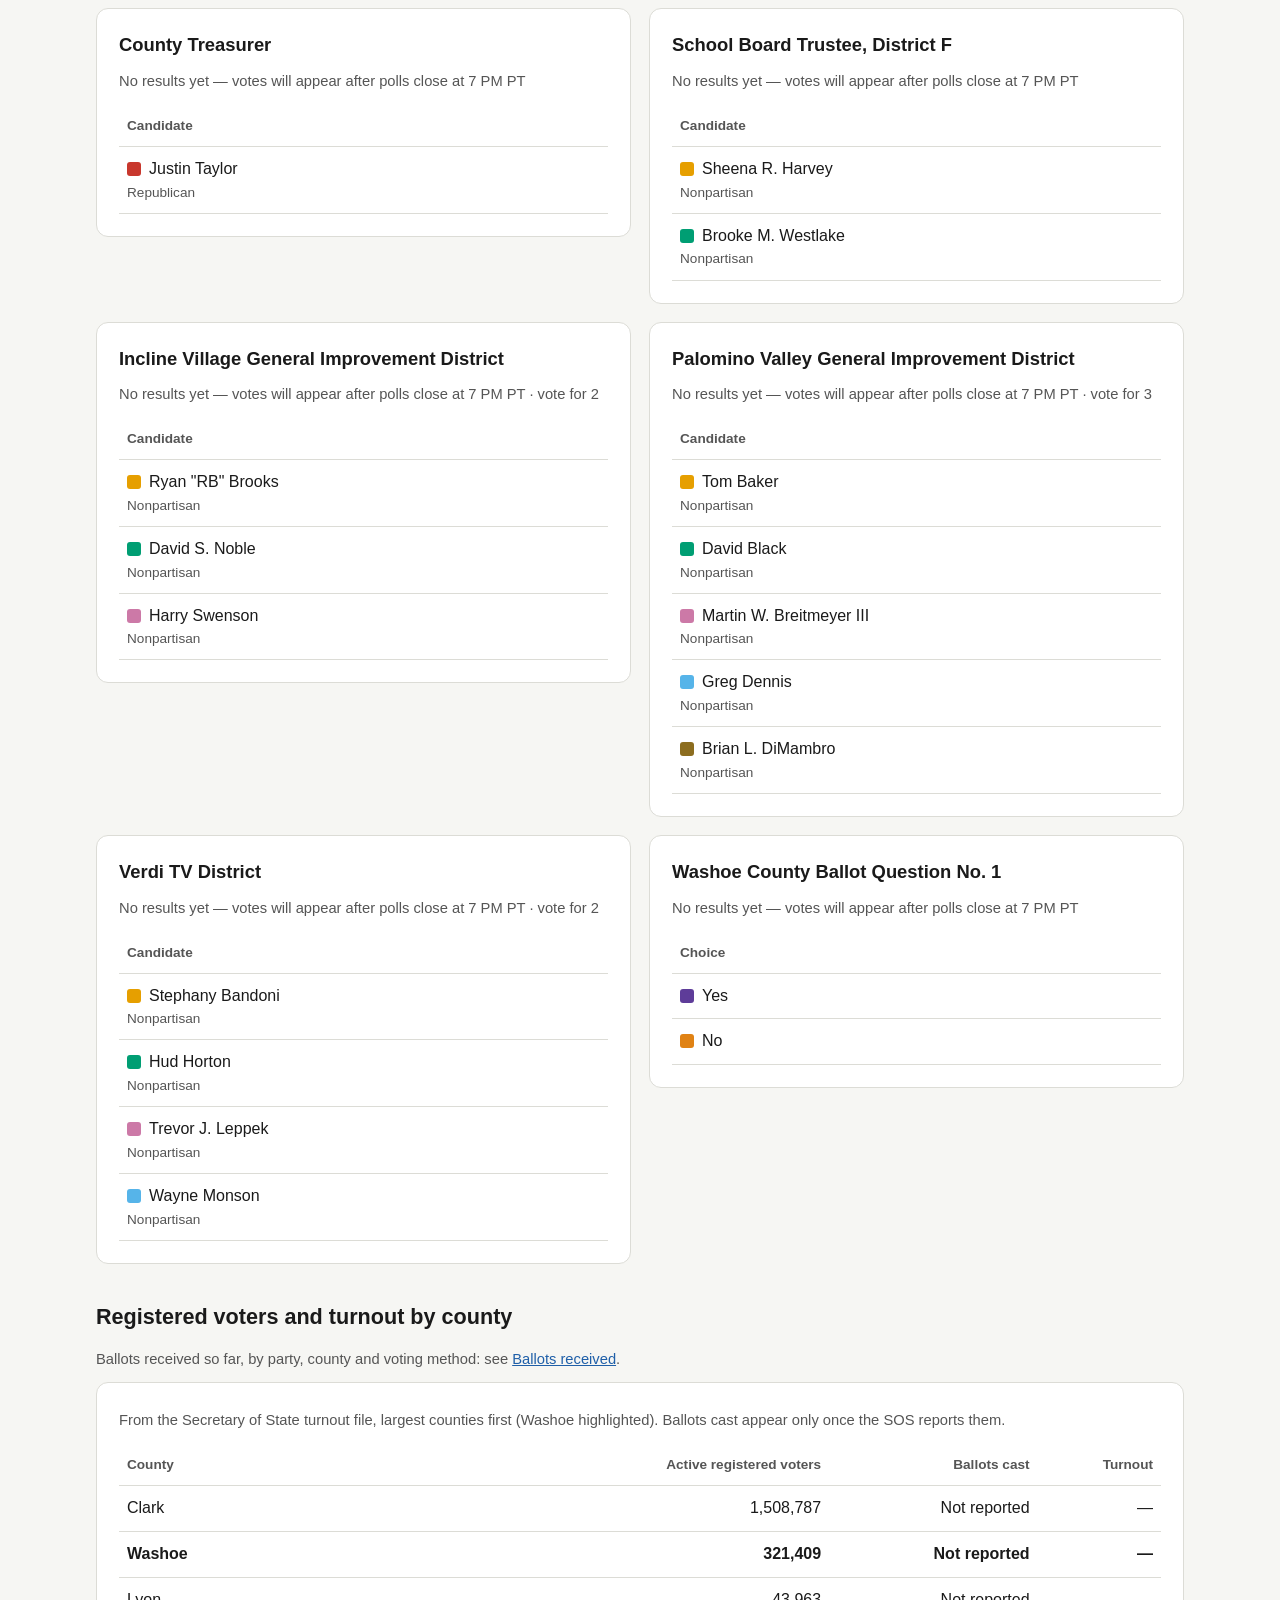
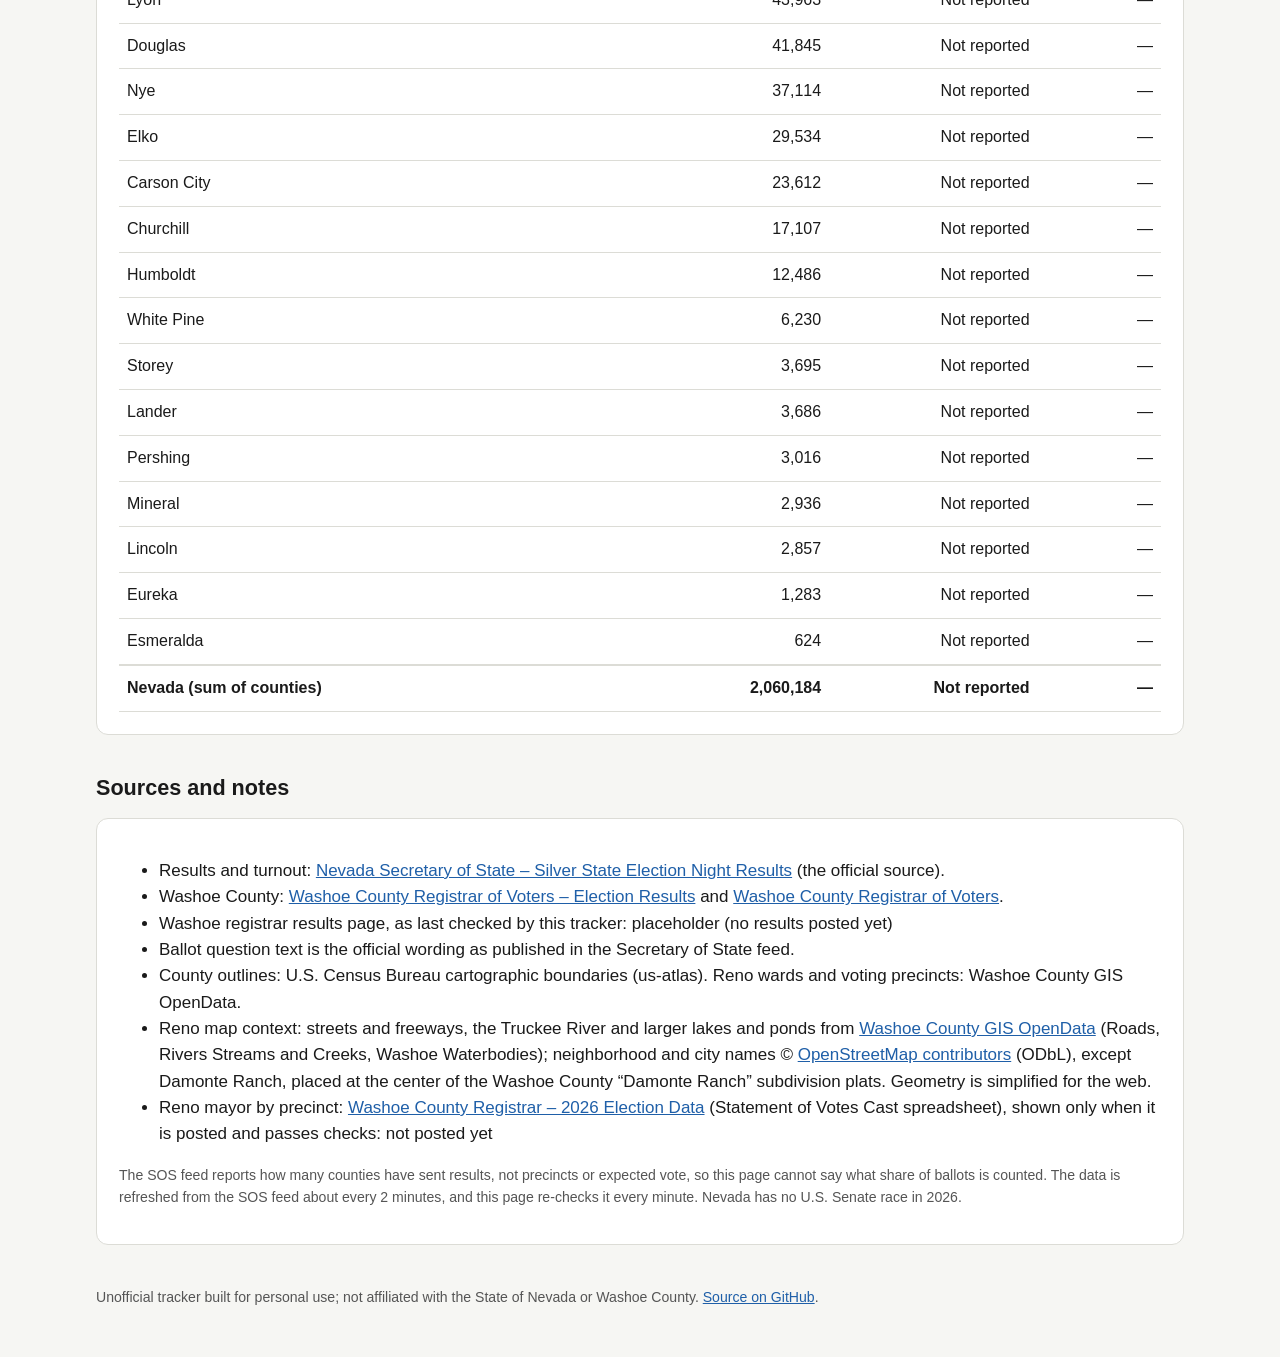
==== commit c1236525: "Ballots page: lead with total ballots received (big number, party split + lead, then % of active vot" ====
--- a/index.html
+++ b/index.html
@@ -6,7 +6,7 @@
 <title>Nevada 2026 Election Results — updates automatically (unofficial)</title>
 <meta name="description" content="Unofficial, independent tracker of Nevada's Nov 3, 2026 general election results, mirrored from the Nevada Secretary of State results feed. Updates automatically. Not an official government site.">
 <meta name="color-scheme" content="light dark">
-<link rel="stylesheet" href="style.css?v=ballots2">
+<link rel="stylesheet" href="style.css?v=simple1">
 <link rel="icon" href="data:image/svg+xml,%3Csvg xmlns=%22http://www.w3.org/2000/svg%22 viewBox=%220 0 16 16%22%3E%3Crect width=%2216%22 height=%2216%22 rx=%223%22 fill=%22%231f5fa8%22/%3E%3C/svg%3E">
 </head>
 <body>
--- a/style.css
+++ b/style.css
@@ -139,3 +139,15 @@
 @media (max-width:600px){.kv td:last-child{white-space:normal}}
 td button.cty{white-space:nowrap}
 #countyTable th{white-space:normal;vertical-align:bottom}
+.hero{margin:6px 0 10px}
+.hero p{margin:0 0 4px}
+.hero .hv{font-size:1.15rem;color:var(--mut)}
+.hero .hv strong{display:block;font-size:2rem;line-height:1.15;color:var(--ink,inherit);font-variant-numeric:tabular-nums}
+.hero.big{background:var(--card);border:1px solid var(--line);border-left:6px solid var(--acc);border-radius:12px;padding:14px 16px;margin:0 0 14px}
+.hero.big .hv strong{font-size:2.4rem}
+.hero .hp{font-size:1rem}
+.hero .hp>span{white-space:nowrap}
+.hero .hx{font-size:.88rem;color:var(--mut)}
+details.more{margin:8px 0 16px}
+details.more>summary{cursor:pointer;font-weight:600;padding:6px 0;color:var(--acc)}
+.hero .hp strong,.hero .hx>span{white-space:nowrap}
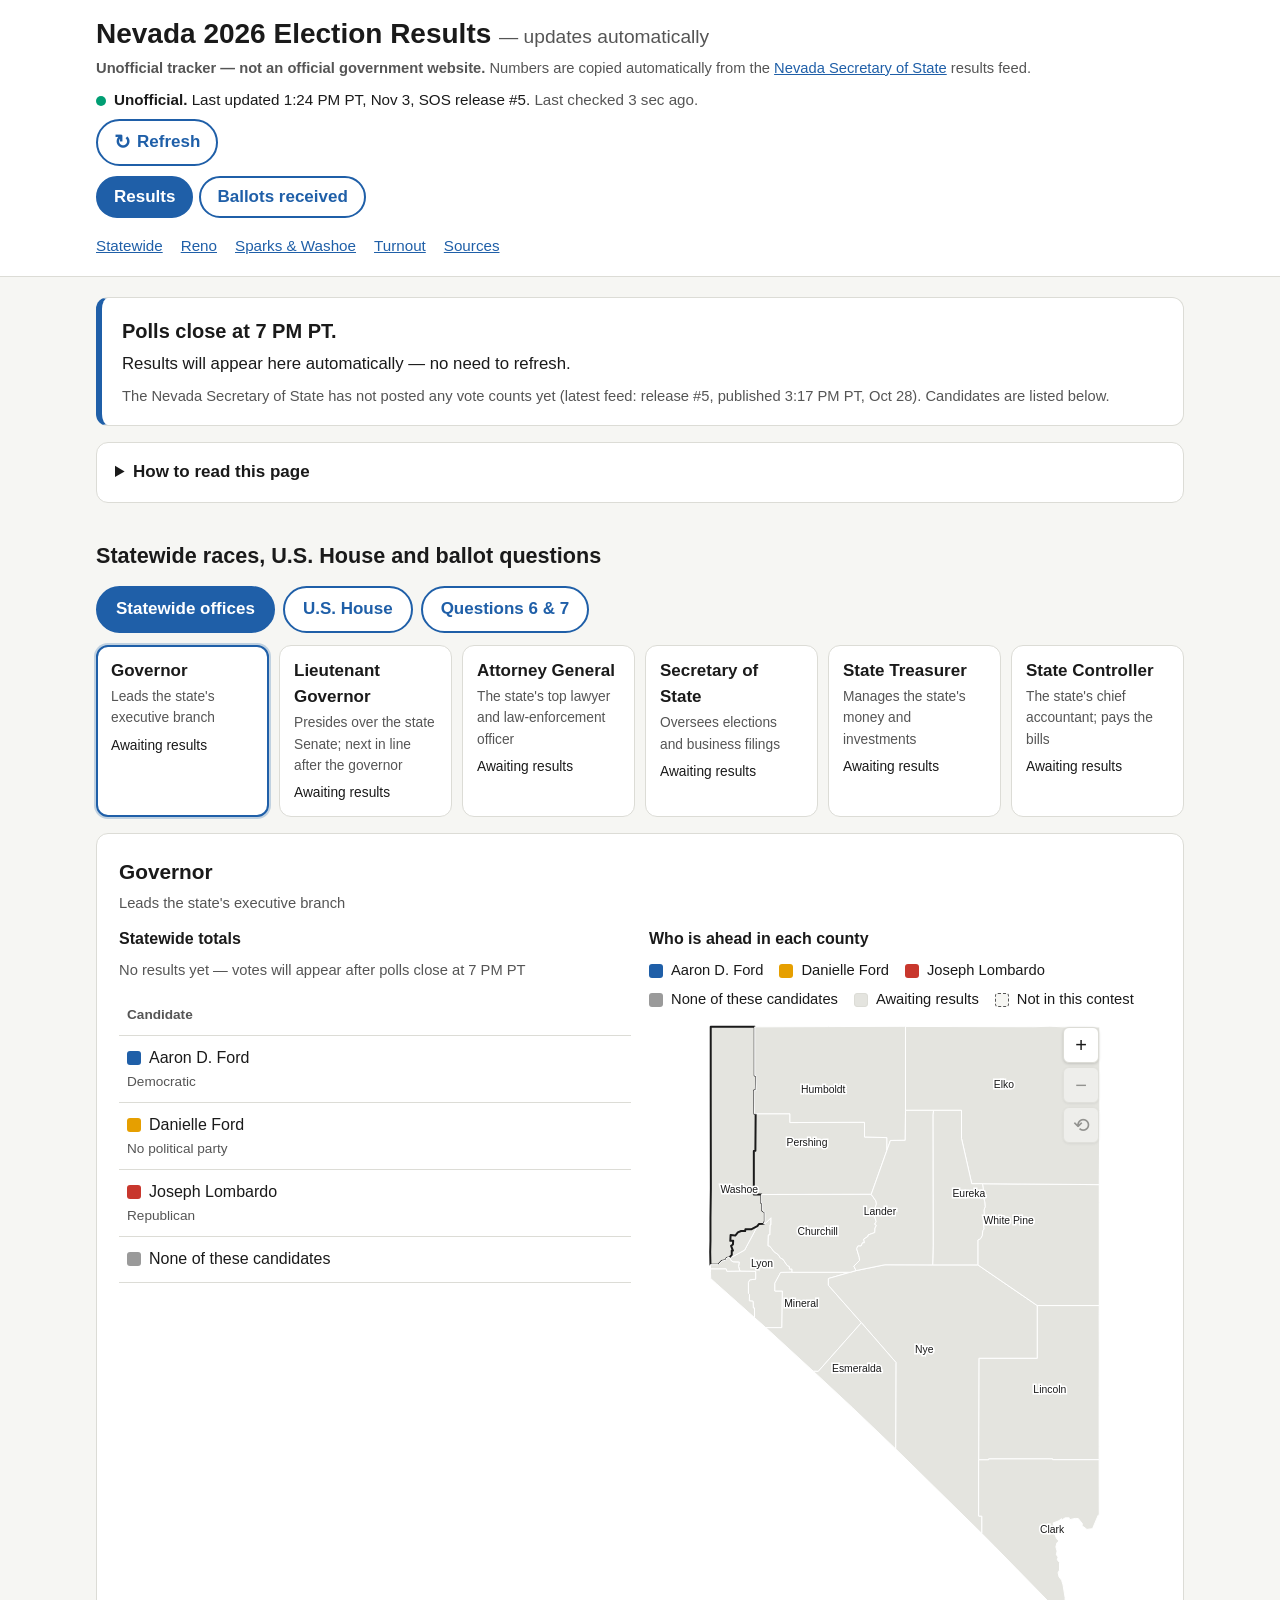
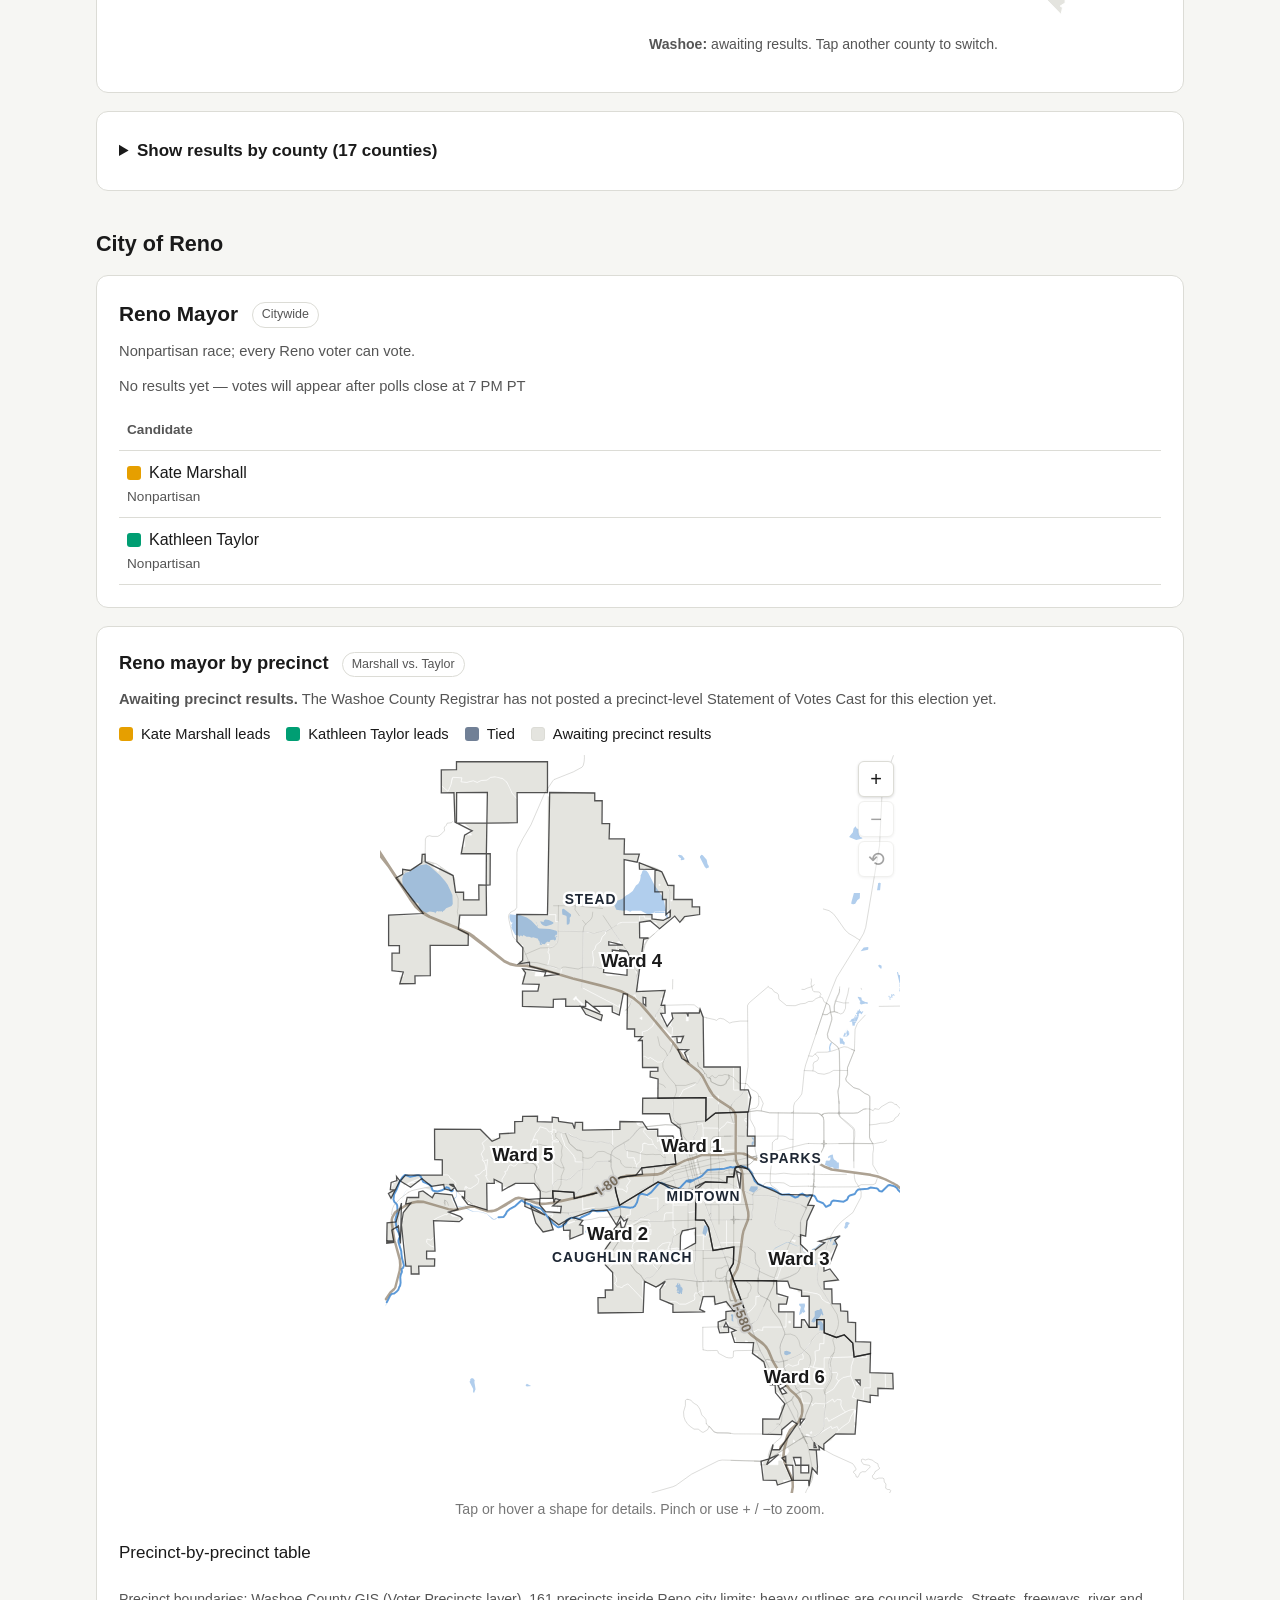
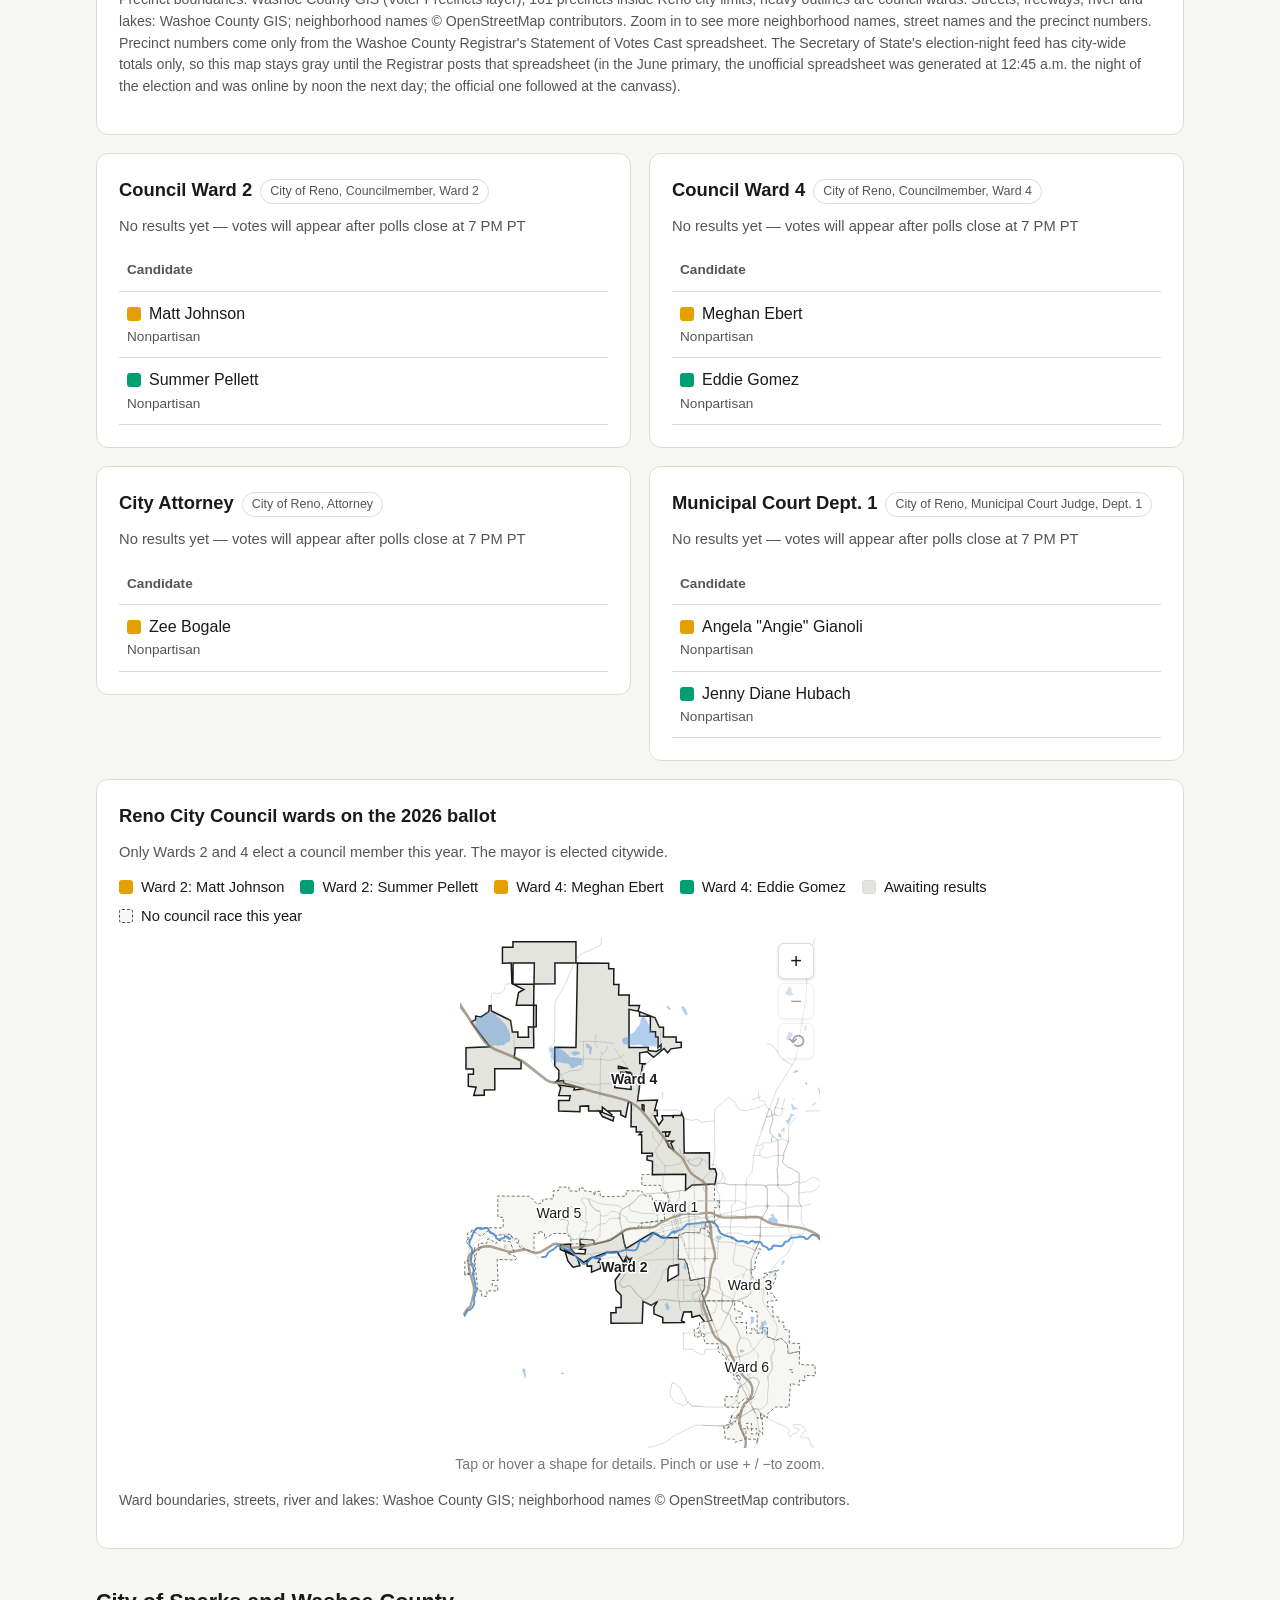
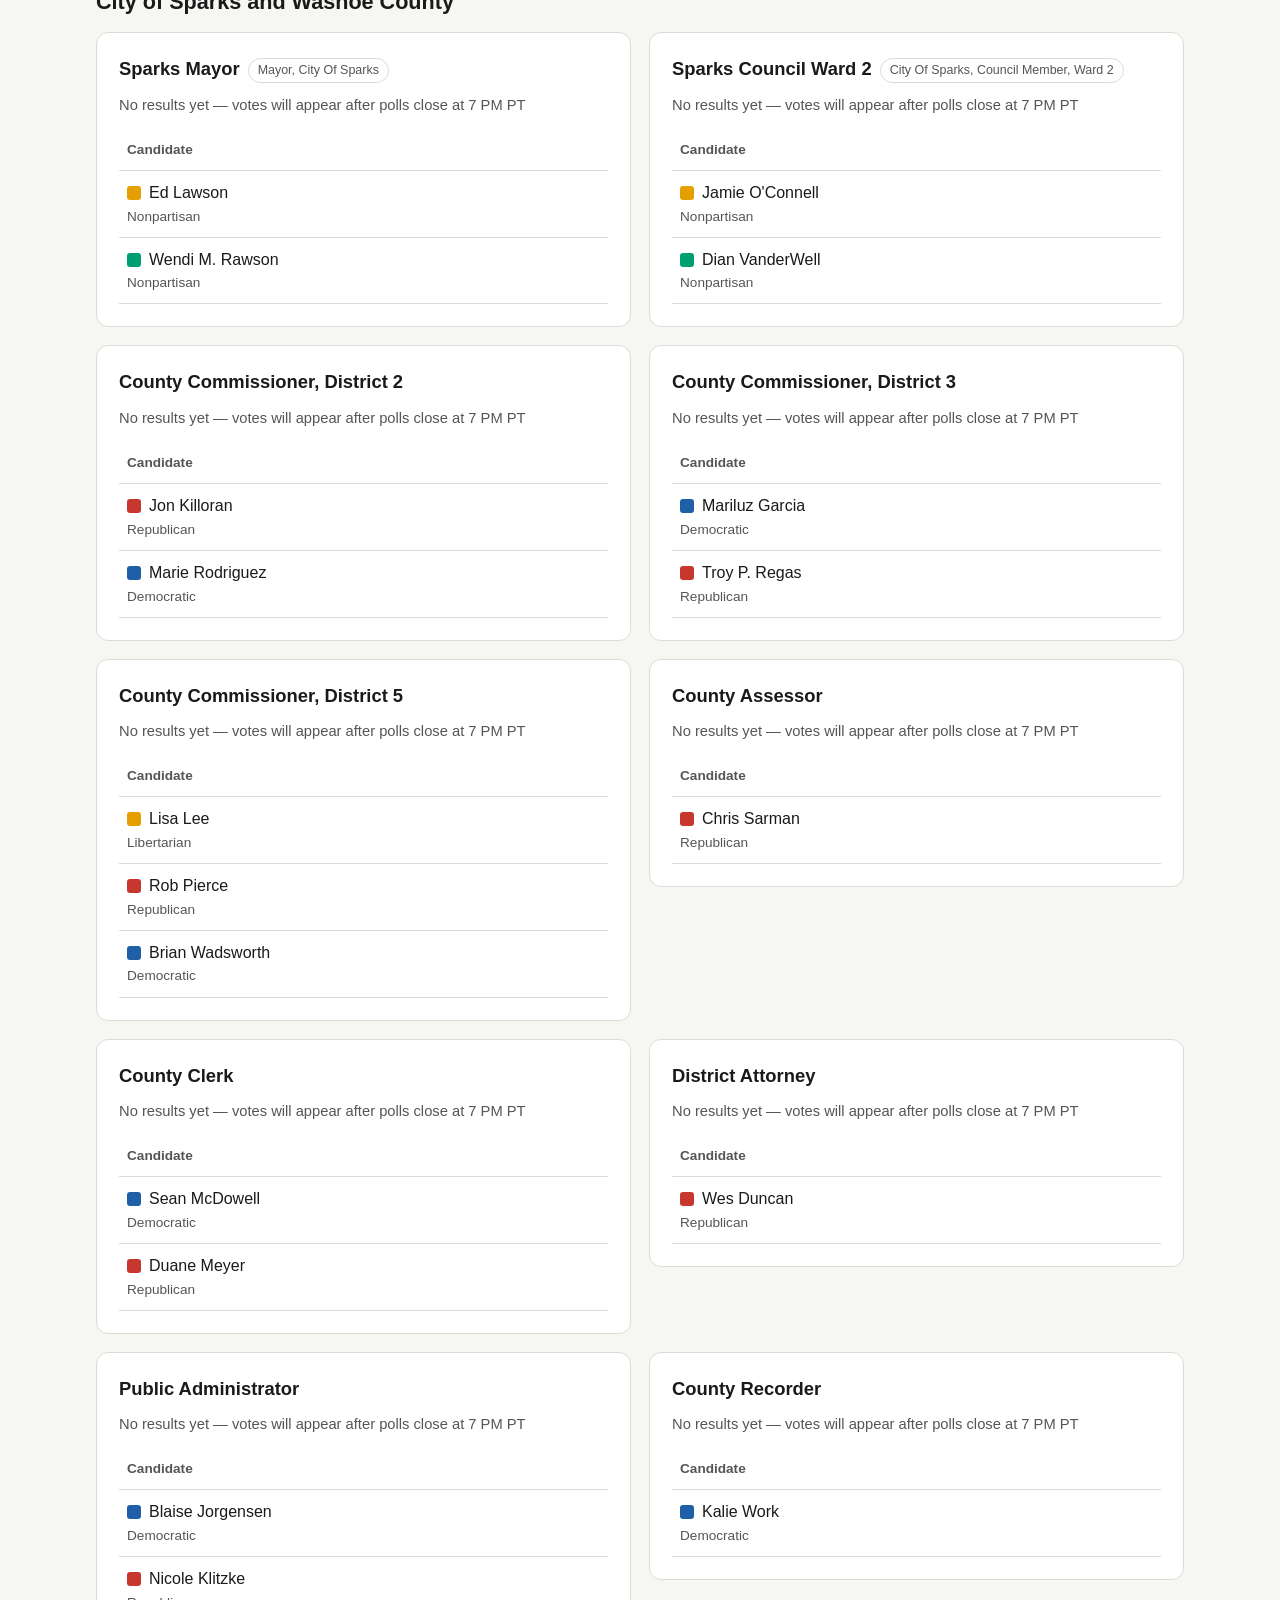
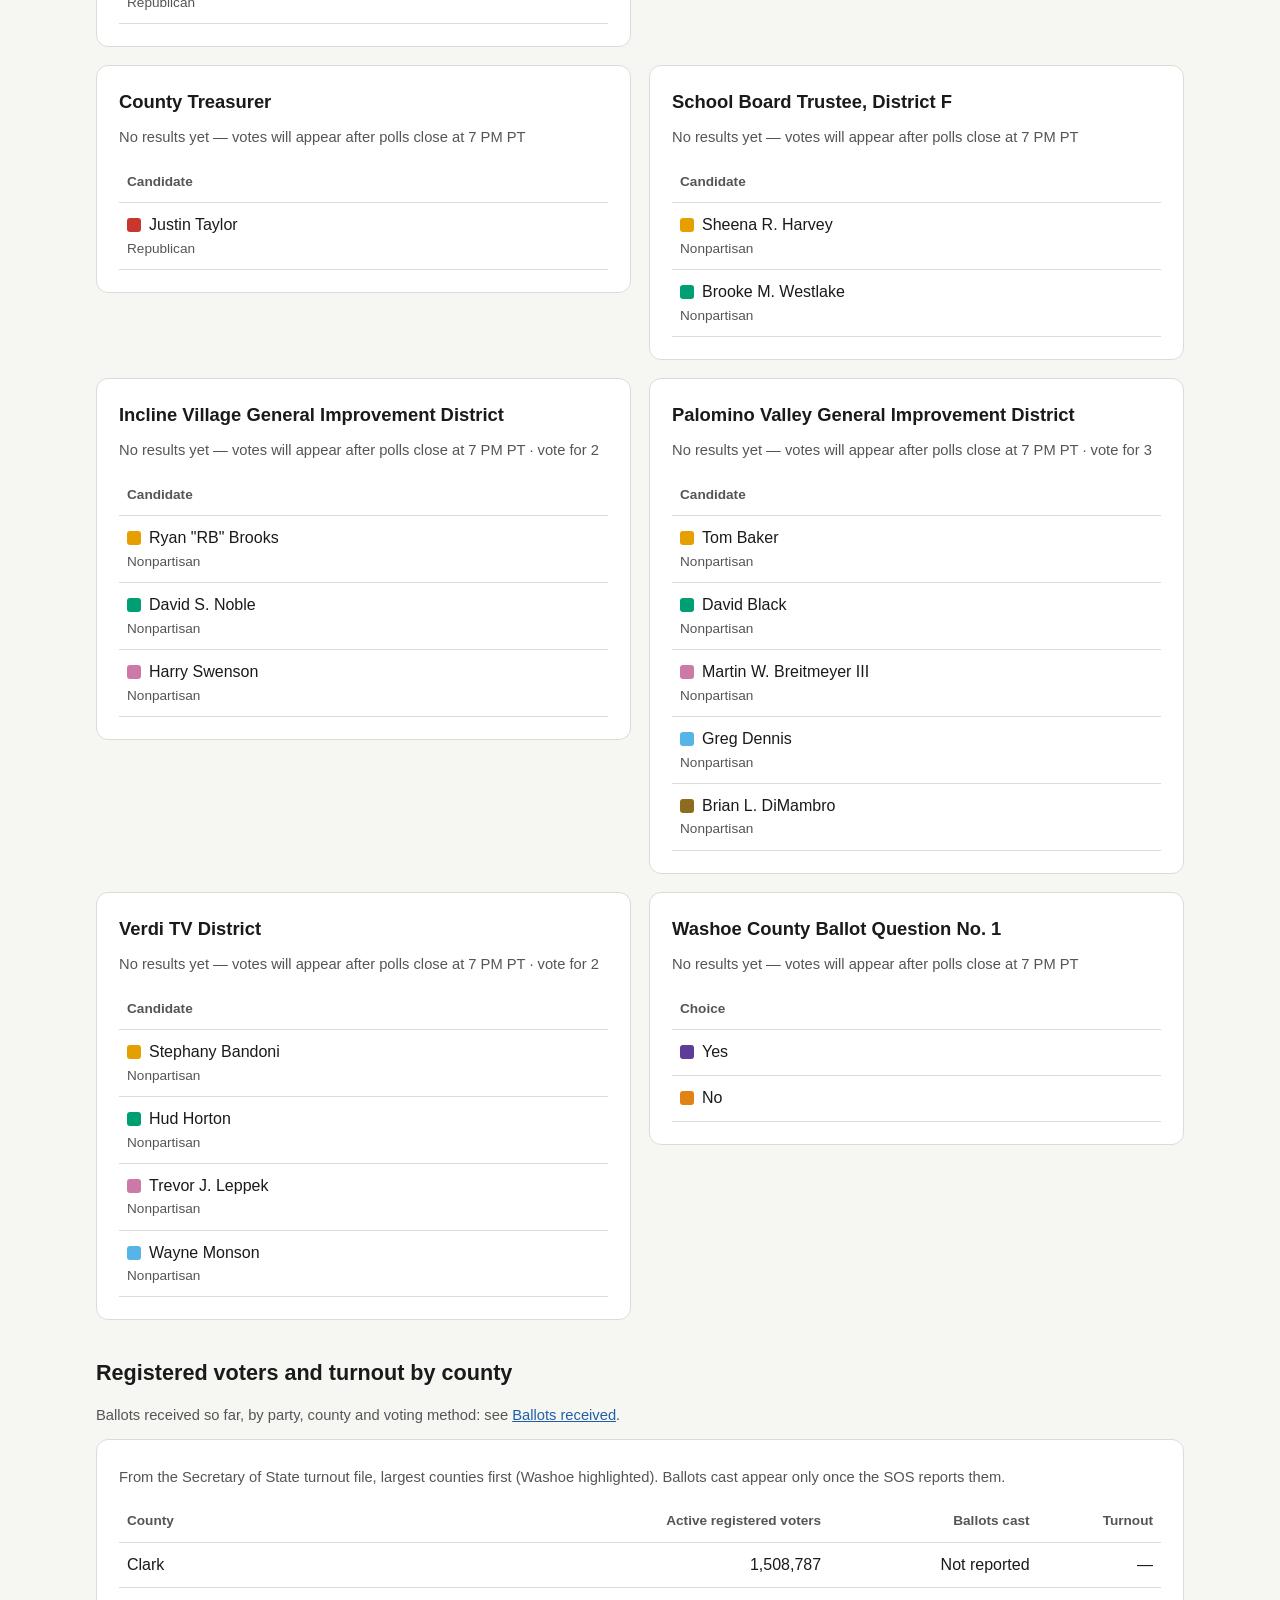
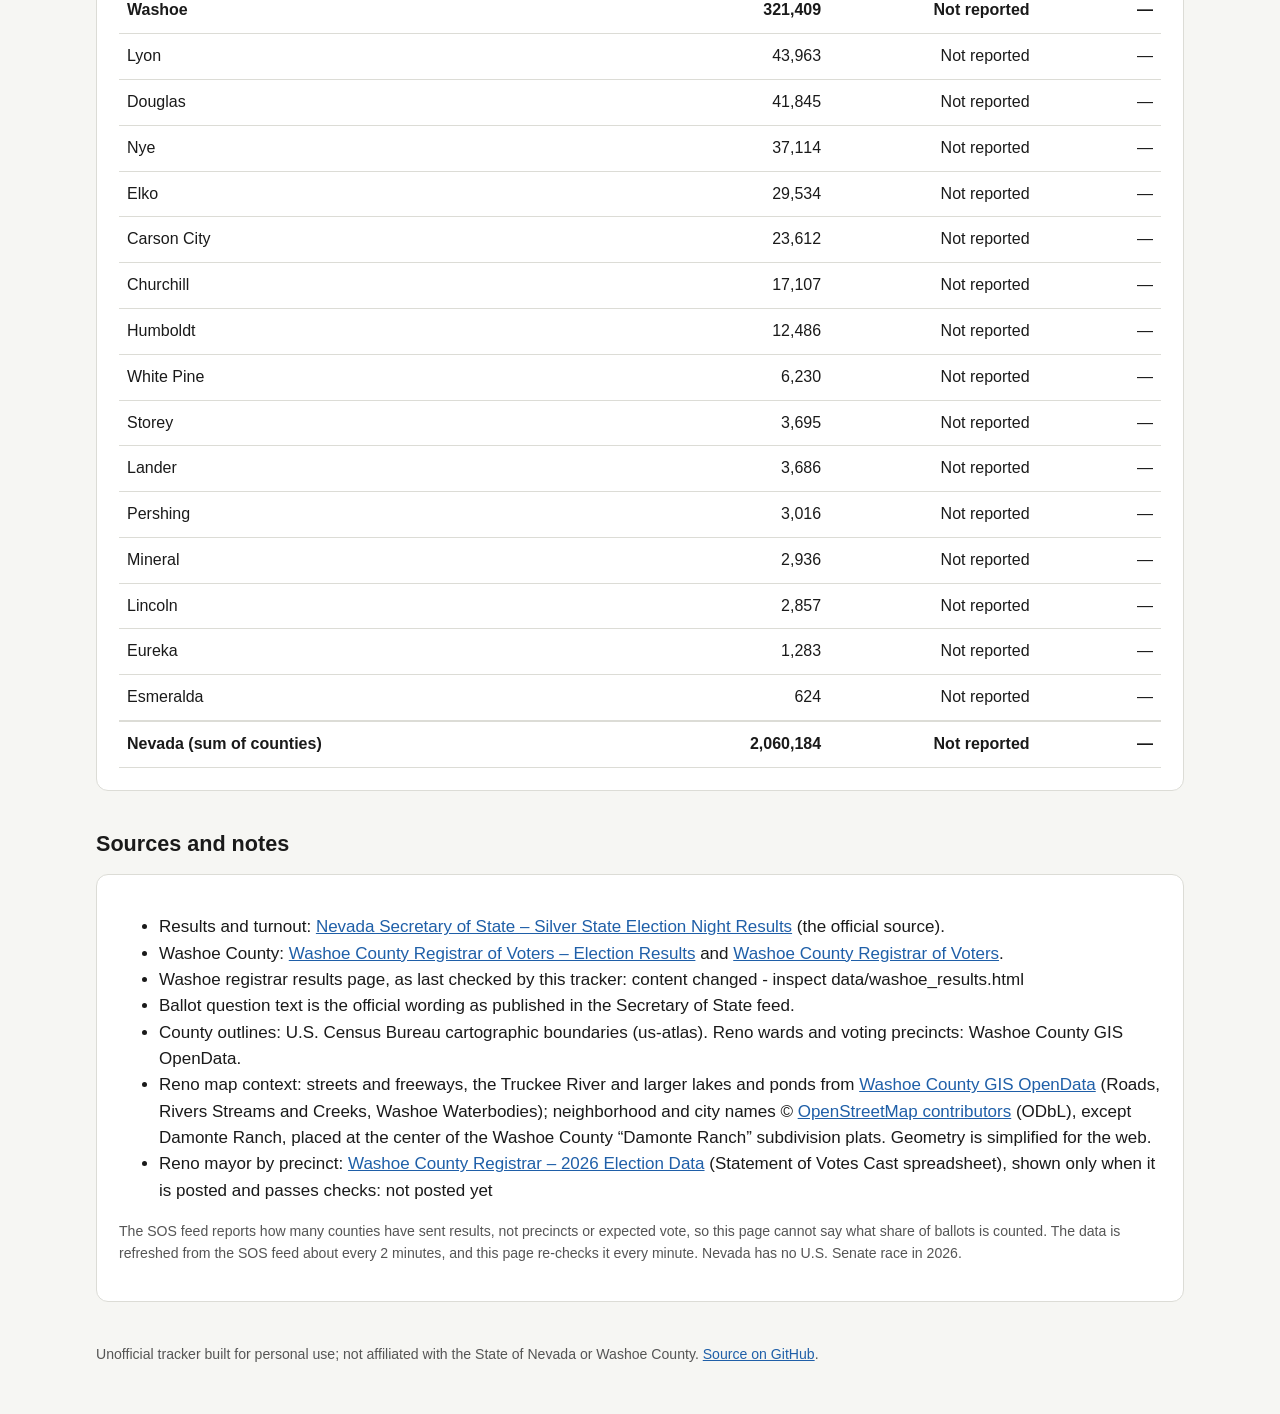
==== commit 5a0aa0cb: "Add manual Refresh button (results + ballots): cache-busted re-fetch of Pages + raw copies, keeps th" ====
--- a/index.html
+++ b/index.html
@@ -6,7 +6,7 @@
 <title>Nevada 2026 Election Results — updates automatically (unofficial)</title>
 <meta name="description" content="Unofficial, independent tracker of Nevada's Nov 3, 2026 general election results, mirrored from the Nevada Secretary of State results feed. Updates automatically. Not an official government site.">
 <meta name="color-scheme" content="light dark">
-<link rel="stylesheet" href="style.css?v=simple1">
+<link rel="stylesheet" href="style.css?v=refresh1">
 <link rel="icon" href="data:image/svg+xml,%3Csvg xmlns=%22http://www.w3.org/2000/svg%22 viewBox=%220 0 16 16%22%3E%3Crect width=%2216%22 height=%2216%22 rx=%223%22 fill=%22%231f5fa8%22/%3E%3C/svg%3E">
 </head>
 <body>
@@ -17,6 +17,7 @@
     <p class="disclaimer"><strong>Unofficial tracker — not an official government website.</strong> Numbers are copied automatically from the
       <a href="https://silverstateelection.nv.gov/" rel="noopener">Nevada Secretary of State</a> results feed.</p>
     <p id="status" class="status" role="status" aria-live="polite">Loading results…</p>
+    <div class="refresh"><button id="refreshBtn" type="button" class="rbtn"><span class="ri" aria-hidden="true">&#x21bb;</span> Refresh</button><span id="refreshMsg" class="rmsg" role="status" aria-live="polite"></span></div>
     <nav class="pages" aria-label="Site pages"><a href="index.html" aria-current="page">Results</a><a href="ballots.html">Ballots received</a></nav>
     <nav class="toc" aria-label="Jump to section">
       <a href="#statewide">Statewide</a><a href="#reno">Reno</a><a href="#local">Sparks &amp; Washoe</a><a href="#turnout">Turnout</a><a href="#sources">Sources</a>
@@ -110,7 +111,8 @@
   </section>
 </main>
 <footer class="wrap foot">Unofficial tracker built for personal use; not affiliated with the State of Nevada or Washoe County. <a href="https://github.com/danieltheprompter/nv-election-2026">Source on GitHub</a>.</footer>
+<script src="refresh.js?v=refresh1"></script>
 <script src="zoom.js?v=ballots1"></script>
-<script src="app.js?v=ballots1"></script>
+<script src="app.js?v=refresh1"></script>
 </body>
 </html>
--- a/style.css
+++ b/style.css
@@ -151,3 +151,22 @@
 details.more{margin:8px 0 16px}
 details.more>summary{cursor:pointer;font-weight:600;padding:6px 0;color:var(--acc)}
 .hero .hp strong,.hero .hx>span{white-space:nowrap}
+.hero ul.hp{list-style:none;margin:4px 0 6px;padding:0;max-width:340px}
+.hero ul.hp li{display:grid;grid-template-columns:18px 1fr auto 4.2em;align-items:center;gap:6px;padding:3px 0;border-bottom:1px solid var(--line)}
+.hero ul.hp li:last-child{border-bottom:0}
+.hero ul.hp .sw{margin:0}
+.hero ul.hp strong{font-variant-numeric:tabular-nums;text-align:right}
+.hero ul.hp .pp{color:var(--mut);text-align:right;font-variant-numeric:tabular-nums}
+.hero .hl{font-size:1rem}
+.hero .hl strong{white-space:nowrap}
+td .cp{display:block;font-size:.8rem;color:var(--mut)}
+.refresh{display:flex;flex-wrap:wrap;align-items:center;gap:6px 12px;margin:0 0 10px}
+.rbtn{font:inherit;font-weight:600;display:inline-flex;align-items:center;gap:6px;min-height:44px;min-width:44px;padding:8px 16px;border:2px solid var(--acc);border-radius:999px;background:var(--card);color:var(--acc);cursor:pointer}
+.rbtn:hover{background:color-mix(in srgb,var(--acc) 10%,var(--card))}
+.rbtn:disabled{opacity:.7;cursor:progress}
+.rbtn .ri{display:inline-block;font-size:1.15em;line-height:1}
+.rbtn.busy .ri{animation:nvspin .8s linear infinite}
+@keyframes nvspin{to{transform:rotate(360deg)}}
+@media (prefers-reduced-motion:reduce){.rbtn.busy .ri{animation:none}}
+.rmsg{font-size:.92rem;color:var(--mut)}
+.rmsg.err{color:var(--warn)}
